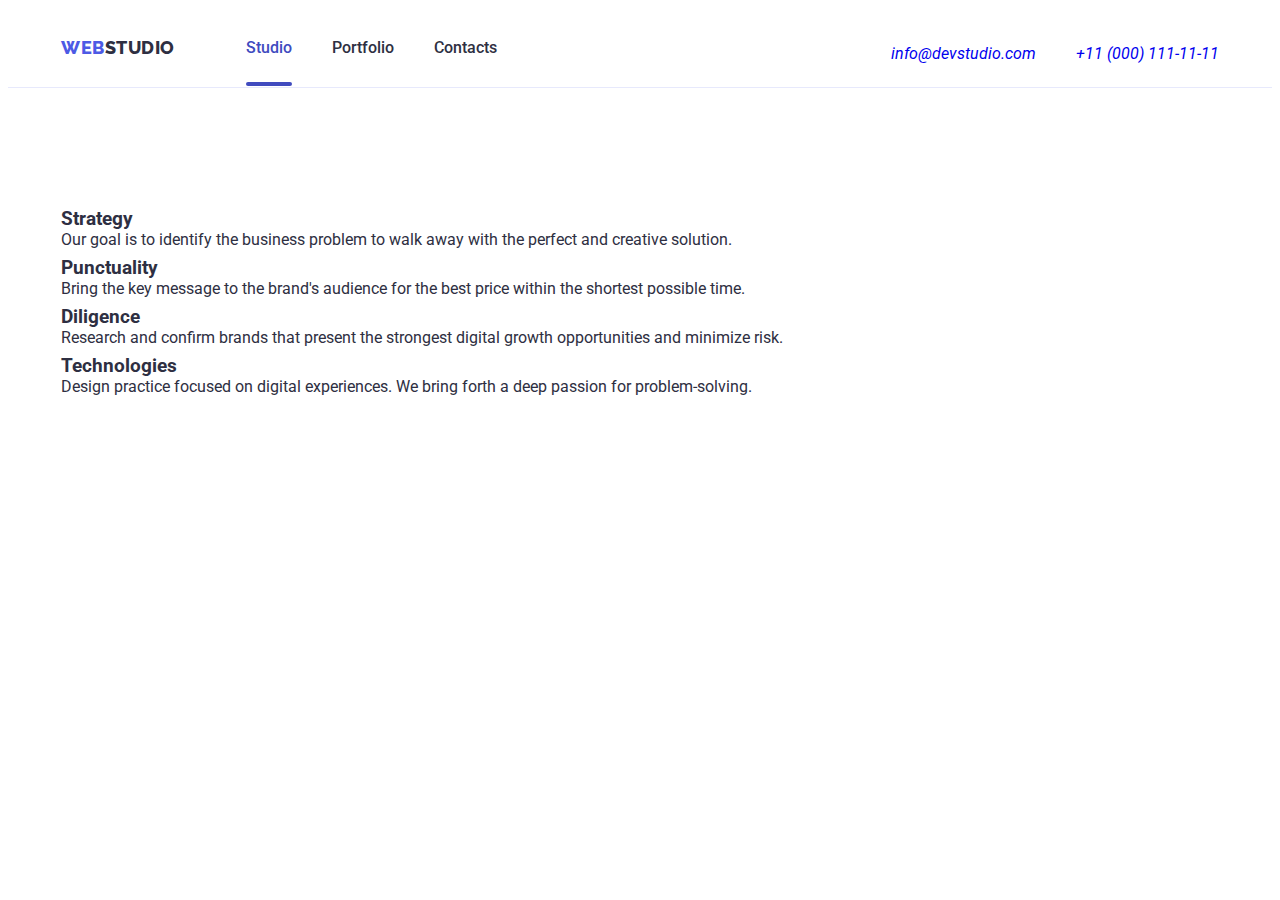
==== index.html @ bc8ea52c "section3" ====
<!DOCTYPE html>
<html lang="en">
  <head>
    <meta charset="UTF-8" />
    <meta http-equiv="X-UA-Compatible" content="IE=edge" />
    <meta name="viewport" content="width=device-width, initial-scale=1.0" />
    <title>WebStudio</title>
    <link
      rel="stylesheet"
      href="https://cdnjs.cloudflare.com/ajax/libs/modern-normalize/1.1.0/modern-normalize.min.css"
      integrity="sha512-wpPYUAdjBVSE4KJnH1VR1HeZfpl1ub8YT/NKx4PuQ5NmX2tKuGu6U/JRp5y+Y8XG2tV+wKQpNHVUX03MfMFn9Q=="
      crossorigin="anonymous"
      referrerpolicy="no-referrer"
    />
    <link rel="preconnect" href="https://fonts.googleapis.com" />
    <link rel="preconnect" href="https://fonts.gstatic.com" crossorigin />
    <link
      href="https://fonts.googleapis.com/css2?family=Raleway:wght@800&family=Roboto:wght@400;500;700;900&display=swap"
      rel="stylesheet"
    />
    <link rel="stylesheet" href="./css/styles.css" />
  </head>

  <body class="body">
    <!----Header------>

    <header class="header-top">
      <div class="container page-header-container">
        <nav class="page-header">
          <a class="logo link" href="./index.html">
            <span> Web </span> Studio
          </a>

          <ul class="nav-list list">
            <li class="nav-item">
              <a class="nav-link link current" href="./index.html"> Studio </a>
            </li>

            <li class="nav-item">
              <a class="nav-link link" href="./portfolio.html"> Portfolio </a>
            </li>
            <li class="nav-item">
              <a class="nav-link link" href=""> Contacts </a>
            </li>
          </ul>
        </nav>

        <button type="button" class="menu-button-mobil-open js-open-menu">
          <svg class="menu-button-mobil-icon" width="32" height="22">
            <use href="./images/icons.svg.svg#icon-hamburger-converted"></use>
          </svg>
        </button>

        <address class="address">
          <ul class="address-list list">
            <li class="address-item">
              <a class="mailto link" href="mailto:info@devstudio.com">
                info@devstudio.com
              </a>
            </li>
            <li class="address-item">
              <a class="tel link" href="tel:+110001111111">
                +11 (000) 111-11-11
              </a>
            </li>
          </ul>
        </address>
      </div>
      <div class="mobil-menu js-menu-container">
        <div class="container container-mobile-menu">
          <button type="button" class="menu-mobile-close-bth js-close-menu">
            <svg class="menu-mobile-bth-pic" width="8" height="8">
              <use href="./images/icons.svg.svg#icon-Vector-1"></use>
            </svg>
          </button>
          <ul class="mobil-menu-nav-list list">
            <li>
              <a class="mobil-menu-nav-list-link link" href=" ">Studio</a>
            </li>
            <li>
              <a class="mobil-menu-nav-list-link link" href=" "> Portfolio</a>
            </li>
            <li>
              <a class="mobil-menu-nav-list-link link" href=" "> Contacts</a>
            </li>
          </ul>

          <div class="mobil-menu-social-list">
            <ul class="mobil-menu-list-contacts list">
              <li>
                <a
                  class="mobil-menu-link link"
                  href="mailto:info@devstudio.com "
                >
                  info@devstudio.com</a
                >
              </li>
              <li>
                <a class="mobil-menu-link link" href="tel:+110001111111"
                  >+11 (000) 111-11-11</a
                >
              </li>
            </ul>

            <ul class="menu-mobil-social list">
              <li class="mobil-menu-social-link-desc">
                <a class="mobil-menu-social-link-logo" href="">
                  <svg
                    class="mobil-menu-social-link-pic"
                    width="24"
                    height="24"
                  >
                    <use href="./images/icons.svg.svg#icon-instagram"></use>
                  </svg>
                </a>
              </li>
              <li class="mobil-menu-social-link-desc">
                <a class="mobil-menu-social-link-logo" href="">
                  <svg
                    class="mobil-menu-social-link-pic"
                    width="24"
                    height="24"
                  >
                    <use href="./images/icons.svg.svg#icon-twitter"></use>
                  </svg>
                </a>
              </li>
              <li class="mobil-menu-social-link-desc">
                <a class="mobil-menu-social-link-logo" href="">
                  <svg
                    class="mobil-menu-social-link-pic"
                    width="24"
                    height="24"
                  >
                    <use href="./images/icons.svg.svg#icon-facebook"></use>
                  </svg>
                </a>
              </li>
              <li class="mobil-menu-social-link-desc">
                <a class="mobil-menu-social-link-logo" href="">
                  <svg
                    class="mobil-menu-social-link-pic"
                    width="24"
                    height="24"
                  >
                    <use href="./images/icons.svg.svg#icon-linkedin"></use>
                  </svg>
                </a>
              </li>
            </ul>
          </div>
        </div>
      </div>
    </header>

    <!------Hero----->

    <!-- <section class="sec-hero hero">
      <div class="container">
        <h1 class="hero-title">
          Effective Solutions <br />
          for Your Business
        </h1>

        <button class="button-hero" type="button" data-modal-open>
          Order Service
        </button>
        <div class="backdrop is-hidden" data-modal>
          <div class="modal mod">
            <button class="modal-but" data-modal-close>
              <svg class="modal-svg" width="8" height="8">
                <use href="./images/icons.svg.svg#icon-Vector-1"></use>
              </svg>
            </button>
            <form class="modal-form">
              <p class="text-form-input">
                Leave your contacts and we will call you back
              </p>
              <label class="modal-input-field">
                <span class="modal-form-input-desc"> Name </span>

                <input class="modal-form-input" name="user-name" type="text" />
                <svg class="svg-modal-form" width="18" height="24">
                  <use
                    href="./images/icons.svg.svg#icon-person-black-18dp-1"
                  ></use>
                </svg>
              </label>
              <label class="modal-input-field">
                <span class="modal-form-input-desc"> Phone </span>

                <input class="modal-form-input" name="user-phone" type="tel" />
                <svg class="svg-modal-form" width="18" height="24">
                  <use href="./images/icons.svg.svg#icon-phone-black"></use>
                </svg>
              </label>
              <label class="modal-input-field">
                <span class="modal-form-input-desc"> Email </span>

                <input
                  class="modal-form-input"
                  name="user-email"
                  type="email"
                />
                <svg width="18" height="24" class="svg-modal-form">
                  <use
                    href="./images/icons.svg.svg#icon-email-black-18dp-1"
                  ></use>
                </svg>
              </label>
              <label class="modal-textarea-field">
                <span class="modal-form-textarea-desc"> Comment </span>
                <textarea
                  name="user-message"
                  class="textarea-form-modal"
                  placeholder="Text input"
                ></textarea>
              </label>
              <input
                name="user-policy"
                id="user-policy"
                type="checkbox"
                class="input-modal-checkbox visually-hidden"
              />

              <label for="user-policy" class="input-modal-checkbox-desc">
                I accept the terms and conditions of the &nbsp;
                <a href=" " class="link-form-text"> Privacy Policy </a>
              </label>
              <button type="submit" class="button-submitt-modal">
                <span class="modal-button-desc"> Send </span>
              </button>
            </form>
          </div>
        </div>
      </div>
    </section> -->

    <!--   ----Section 1----- -->

    <section class="content section">
      <div class="container">
        <h2 class="visually-hidden">Feature</h2>

        <ul class="list-content list">
          <li class="item-content">
            <div class="features-fons">
              <svg class="features-list-icons" width="64" height="64">
                <use href="./images/icons.svg.svg#icon-antenna-1"></use>
              </svg>
            </div>

            <h3 class="content-subtitle">Strategy</h3>
            <p class="content-text">
              Our goal is to identify the business problem to walk away with the
              perfect and creative solution.
            </p>
          </li>
          <li class="item-content">
            <div class="features-fons">
              <svg class="features-list-icons" width="64" height="64">
                <use href="./images/icons.svg.svg#icon-clock"></use>
              </svg>
            </div>
            <h3 class="content-subtitle">Punctuality</h3>
            <p class="content-text">
              Bring the key message to the brand's audience for the best price
              within the shortest possible time.
            </p>
          </li>
          <li class="item-content">
            <div class="features-fons">
              <svg class="features-list-icons" width="64" height="64">
                <use href="./images/icons.svg.svg#icon-diagram"></use>
              </svg>
            </div>
            <h3 class="content-subtitle">Diligence</h3>
            <p class="content-text">
              Research and confirm brands that present the strongest digital
              growth opportunities and minimize risk.
            </p>
          </li>
          <li class="item-content">
            <div class="features-fons">
              <svg class="features-list-icons" width="64" height="64">
                <use href="./images/icons.svg.svg#icon-astronaut"></use>
              </svg>
            </div>

            <h3 class="content-subtitle">Technologies</h3>
            <p class="content-text">
              Design practice focused on digital experiences. We bring forth a
              deep passion for problem-solving.
            </p>
          </li>
        </ul>
      </div>
    </section>

    <!-- ----Section2---- -->

    <!-- <section class="features">
        <div class="container">
          <h2 class="features-title">What are we doing</h2>
          <ul class="features-list list">
            <li class="features-item">
              <img
                class="features-pic"
                src="./images/img1.jpg"
                alt="computer"
                width="360"
              />
            </li>
            <li class="features-item">
              <img
                class="features-pic"
                src="./images/img2.jpg"
                alt="smartphone"
                width="360"
              />
            </li>
            <li class="features-item">
              <img
                class="features-pic"
                src="./images/img3.jpg"
                alt="smartphone"
                width="360"
              />
            </li>
          </ul>
        </div>
      </section> -->

    <!-- -----Section3----- -->

    <!-- <section class="team section">
        <div class="container second">
          <h2 class="title-team">Our Team</h2>
          <ul class="list-team list">
            <li class="item-team">
              <img
                class="team-img"
                src="./images/teamcard1.jpg"
                alt="photo"
                width="264"
              />
              <div class="employees">
                <h3 class="team-subtitle">Mark Guerrero</h3>
                <p class="team-text">Product Designer</p>
                <ul class="social-icons list">
                  <li class="social-list">
                    <a class="icon-team" href="">
                      <svg class="social-pic" width="16" height="16">
                        <use href="./images/icons.svg.svg#icon-instagram"></use>
                      </svg>
                    </a>
                  </li>
                  <li class="social-list">
                    <a class="icon-team" href="">
                      <svg class="social-pic" width="16" height="16">
                        <use href="./images/icons.svg.svg#icon-twitter"></use>
                      </svg>
                    </a>
                  </li>
                  <li class="social-list">
                    <a class="icon-team" href="">
                      <svg class="social-pic" width="16" height="16">
                        <use href="./images/icons.svg.svg#icon-facebook"></use>
                      </svg>
                    </a>
                  </li>
                  <li class="social-list">
                    <a class="icon-team" href="">
                      <svg class="social-pic" width="16" height="16">
                        <use href="./images/icons.svg.svg#icon-linkedin"></use>
                      </svg>
                    </a>
                  </li>
                </ul>
              </div>
            </li>

            <li class="item-team">
              <img
                class="team-img"
                src="./images/teamcard2.jpg"
                alt="photo"
                width="264"
              />
              <div class="employees">
                <h3 class="team-subtitle">Tom Ford</h3>
                <p class="team-text">Frontend Developer</p>
                <ul class="social-icons list">
                  <li class="social-list">
                    <a class="icon-team" href="">
                      <svg class="social-pic" width="16" height="16">
                        <use href="./images/icons.svg.svg#icon-instagram"></use>
                      </svg>
                    </a>
                  </li>
                  <li class="social-list">
                    <a class="icon-team" href="">
                      <svg class="social-pic" width="16" height="16">
                        <use href="./images/icons.svg.svg#icon-twitter"></use>
                      </svg>
                    </a>
                  </li>
                  <li class="social-list">
                    <a class="icon-team" href="">
                      <svg class="social-pic" width="16" height="16">
                        <use href="./images/icons.svg.svg#icon-facebook"></use>
                      </svg>
                    </a>
                  </li>
                  <li class="social-list">
                    <a class="icon-team" href="">
                      <svg class="social-pic" width="16" height="16">
                        <use href="./images/icons.svg.svg#icon-linkedin"></use>
                      </svg>
                    </a>
                  </li>
                </ul>
              </div>
            </li>

            <li class="item-team">
              <img
                class="team-img"
                src="./images/teamcard3.jpg"
                alt="photo"
                width="264"
              />

              <div class="employees">
                <h3 class="team-subtitle">Camila Garcia</h3>
                <p class="team-text">Marketing</p>
                <ul class="social-icons list">
                  <li class="social-list">
                    <a class="icon-team" href="">
                      <svg class="social-pic" width="16" height="16">
                        <use href="./images/icons.svg.svg#icon-instagram"></use>
                      </svg>
                    </a>
                  </li>
                  <li class="social-list">
                    <a class="icon-team" href="">
                      <svg class="social-pic" width="16" height="16">
                        <use href="./images/icons.svg.svg#icon-twitter"></use>
                      </svg>
                    </a>
                  </li>
                  <li class="social-list">
                    <a class="icon-team" href="">
                      <svg class="social-pic" width="16" height="16">
                        <use href="./images/icons.svg.svg#icon-facebook"></use>
                      </svg>
                    </a>
                  </li>
                  <li class="social-list">
                    <a class="icon-team" href="">
                      <svg class="social-pic" width="16" height="16">
                        <use href="./images/icons.svg.svg#icon-linkedin"></use>
                      </svg>
                    </a>
                  </li>
                </ul>
              </div>
            </li>
            <li class="item-team">
              <img
                class="team-img"
                src="./images/teamcard4.jpg"
                alt="photo"
                width="264"
              />

              <div class="employees">
                <h3 class="team-subtitle">Daniel Wilson</h3>
                <p class="team-text">UI Designer</p>
                <ul class="social-icons list">
                  <li class="social-list">
                    <a class="icon-team" href="">
                      <svg class="social-pic" width="16" height="16">
                        <use href="./images/icons.svg.svg#icon-instagram"></use>
                      </svg>
                    </a>
                  </li>
                  <li class="social-list">
                    <a class="icon-team" href="">
                      <svg class="social-pic" width="16" height="16">
                        <use href="./images/icons.svg.svg#icon-twitter"></use>
                      </svg>
                    </a>
                  </li>
                  <li class="social-list">
                    <a class="icon-team" href="">
                      <svg class="social-pic" width="16" height="16">
                        <use href="./images/icons.svg.svg#icon-facebook"></use>
                      </svg>
                    </a>
                  </li>
                  <li class="social-list">
                    <a class="icon-team" href="">
                      <svg class="social-pic" width="16" height="16">
                        <use href="./images/icons.svg.svg#icon-linkedin"></use>
                      </svg>
                    </a>
                  </li>
                </ul>
              </div>
            </li>
          </ul>
        </div>
      </section> -->

    <!--  ---- Customers----- -->
    <!-- <section class="section customers">
        <div class="container">
          <h2 class="title-customers">Customers</h2>
          <ul class="customers-list list">
            <li class="customers-item">
              <a class="customers-pic" href="">
                <svg class="customers-icons" width="104" height="56">
                  <use href="./images/icons.svg.svg#icon-Logo"></use>
                </svg>
              </a>
            </li>
            <li class="customers-item">
              <a class="customers-pic" href="">
                <svg class="customers-icons" width="104" height="56">
                  <use href="./images/icons.svg.svg#icon-Logo1"></use>
                </svg>
              </a>
            </li>
            <li class="customers-item">
              <a class="customers-pic" href="">
                <svg class="customers-icons" width="104" height="56">
                  <use href="./images/icons.svg.svg#icon-Logo2"></use>
                </svg>
              </a>
            </li>
            <li class="customers-item">
              <a class="customers-pic" href="">
                <svg class="customers-icons" width="104" height="56">
                  <use href="./images/icons.svg.svg#icon-Logo3"></use>
                </svg>
              </a>
            </li>
            <li class="customers-item">
              <a class="customers-pic" href="">
                <svg class="customers-icons" width="104" height="56">
                  <use href="./images/icons.svg.svg#icon-Logo4"></use>
                </svg>
              </a>
            </li>
            <li class="customers-item">
              <a class="customers-pic" href="">
                <svg class="customers-icons" width="104" height="56">
                  <use href="./images/icons.svg.svg#icon-Logo5"></use>
                </svg>
              </a>
            </li>
          </ul>
        </div>
      </section>
    </main> -->

    <!--  ----Footer----- -->

    <!-- <footer class="footer">
      <div class="container">
        <div class="footer-text-top">
          <a class="footer-link link" href="./index.html">
            <span>Web</span> Studio
          </a>
          <p class="footer-text">
            Increase the flow of customers and <br />
            sales for your business with digital <br />
            marketing & growth solutions.
          </p>
        </div>
        <div>
          <p class="social-text">Social media</p>

          <ul class="footer-icons list">
            <li class="footer-list">
              <a class="footer-link-list" href="">
                <svg class="footer-pic" width="24" height="24">
                  <use href="./images/icons.svg.svg#icon-instagram"></use>
                </svg>
              </a>
            </li>
            <li class="footer-list">
              <a class="footer-link-list" href="">
                <svg class="footer-pic" width="24" height="24">
                  <use href="./images/icons.svg.svg#icon-twitter"></use>
                </svg>
              </a>
            </li>
            <li class="footer-list">
              <a class="footer-link-list" href="">
                <svg class="footer-pic" width="24" height="24">
                  <use href="./images/icons.svg.svg#icon-facebook"></use>
                </svg>
              </a>
            </li>
            <li class="footer-list">
              <a class="footer-link-list" href="">
                <svg class="footer-pic" width="24" height="24">
                  <use href="./images/icons.svg.svg#icon-linkedin"></use>
                </svg>
              </a>
            </li>
          </ul>
        </div>
        <form class="form-fotter">
          <p class="form-fotter-title">Subscribe</p>

          <div class="fotter-flex">
            <label class="form-fotter-desc">
              <input
                class="footer-form-input"
                type="email"
                placeholder="E-mail"
              />
            </label>
            <button type="submit" class="form-fotter-button">
              <span class="form-fotter-bth"> Subscribe </span>
              <svg class="form-pic" width="24" height="24">
                <use href="./images/icons.svg.svg#icon-Frame-3 "></use>
              </svg>
            </button>
          </div>
        </form>
      </div>
    </footer> -->
    <!-- <script src="js/modal.js"></script> -->
    <script src="js/mobile-menu.js"></script>
  </body>
</html>
---- css/styles.css ----
:root {
  --main-title-color: #2e2f42;
  --secondery-title-color: #434455;
  --accent-color: blue;
  --logo-color: #4d5ae5;
}

body {
  font-family: "Roboto", sans-serif;
  background-color: #ffffff;
  color: #2e2f42;
}

.list {
  list-style: none;
}

.link {
  text-decoration: none;
}

h1,
h2,
h3,
h4,
h5,
h6,
p {
  margin-bottom: 0;
  margin-top: 0;
}

ul,
ol {
  margin-top: 0;
  margin-bottom: 0;
  padding-left: 0;
}

.visually-hidden {
  position: absolute;
  width: 1px;
  height: 1px;
  margin: -1px;
  border: 0;
  padding: 0;
  white-space: nowrap;
  clip-path: inset(100%);
  clip: rect(0 0 0 0);
  overflow: hidden;
}

img {
  display: block;
}

button {
  cursor: pointer;
}

.section {
  padding-top: 120px;
  padding-bottom: 120px;
}

/* .container {
  width: 1158px;
  margin-left: auto;
  margin-right: auto;
  padding-right: 15px;
  padding-left: 15px;
} */

.container {
  width: 100%;
  padding-right: 15px;
  padding-left: 15px;
}

@media screen and (min-width: 480px) {
  .container {
    width: 426px;
    margin-right: auto;
    margin-left: auto;
  }
}

@media screen and (min-width: 768px) {
  .container {
    width: 766px;
  }
}

@media screen and (min-width: 1200px) {
  .container {
    width: 1158px;
  }
}

@media screen and (max-width: 768px) {
  .nav-list {
    display: none;
  }

  .address {
    display: none;
  }
}

.header-top {
  padding-top: 24px;
  padding-bottom: 22px;
  padding-left: 16px;
  padding-right: 16px;
}
.page-header-container {
  display: flex;
  align-items: center;
  justify-content: space-between;
}

.menu-button-mobil-open {
  background-color: transparent;
  border: none;
  padding: 0;
  line-height: 0;
}

/*--------Mobeil-menu-------  */

@media screen and (max-width: 767px) {
  .mobil-menu {
    position: fixed;
    display: flex;
    width: 100%;
    height: 100%;
    top: 0;
    left: 0;
    background-color: #8e8f99;
    z-index: 1000;
    opacity: 0;
    visibility: hidden;
    pointer-events: none;
  }

  .mobil-menu.is-open {
    opacity: 1;
    visibility: visible;
    pointer-events: auto;
  }
  .container-mobile-menu {
    position: relative;
    padding-left: 40px;
    padding-top: 80px;
    padding-bottom: 40px;
    padding-right: 60px;
    display: flex;
    flex-direction: column;
  }

  .menu-mobile-close-bth {
    display: flex;
    justify-content: center;
    align-items: center;
    background-color: #e7e9fc;
    width: 24px;
    height: 24px;
    border: 1px solid rgba(0, 0, 0, 0.1);
    border-radius: 50%;
    transition-property: background-color;
    transition-duration: 250ms;
    transition-timing-function: cubic-bezier(0.4, 0, 0.2, 1);
    cursor: pointer;
    position: absolute;
    top: 24px;
    right: 24px;
  }

  .mobil-menu-nav-list {
    display: flex;
    flex-direction: column;
    gap: 40px;
    align-items: flex-start;
  }

  .mobil-menu-list-contacts {
    display: flex;
    flex-direction: column;
    gap: 40px;
    align-items: flex-start;
  }

  .mobil-menu-nav-list-link {
    font-weight: 700;
    font-size: 36px;
    line-height: 1.11;
    letter-spacing: 0.02em;
    text-transform: capitalize;
  }

  .menu-mobil-social {
    margin-top: 48px;
    display: flex;
    justify-content: space-between;
    align-items: flex-start;
  }

  .mobil-menu-social-list {
    margin-top: auto;
  }

  .mobil-menu-social-link-logo {
    display: flex;
    justify-content: center;
    align-items: center;
    width: 40px;
    height: 40px;
    border-radius: 50%;
    background-color: #4d5ae5;
    transition-duration: 250ms;
    transition-timing-function: cubic-bezier(0.4, 0, 0.2, 1);
  }
  .mobil-menu-social-link-pic {
    fill: #f4f4fd;
  }

  .mailto {
    line-height: 1.5;
    letter-spacing: 0.02em;
    color: var(--secondery-title-color);

    transition-duration: 250ms;
    transition-timing-function: cubic-bezier(0.4, 0, 0.2, 1);
  }

  .tel {
    line-height: 1.5;
    letter-spacing: 0.02em;
    color: var(--secondery-title-color);
    transition-duration: 250ms;
    transition-timing-function: cubic-bezier(0.4, 0, 0.2, 1);
  }

  .features-list-icons {
    display: none;
  }

  .list-content {
    display: flex;
    flex-direction: column;
    gap: 72px;
  }

  .content-subtitle {
    font-size: 20px;
    line-height: 1.2;
    letter-spacing: 0.02em;
    color: var(--main-title-color);
    margin-bottom: 8px;
    font-weight: 700;
    font-size: 36px;
    text-align: center;
    letter-spacing: 0.02em;
    text-transform: capitalize;
  }

  .content-text {
    line-height: 1.5;
    letter-spacing: 0.02em;
    color: var(--secondery-title-color);
    font-weight: 500;
    letter-spacing: 0.02em;
    margin-right: 16px;
    margin-left: 16px;
  }
}

@media screen and (min-width: 768px) {
  .mobil-menu {
    display: none;
  }
  .menu-button-mobil-open {
    display: none;
  }

  .page-header-container {
    display: flex;
    align-items: center;
  }

  .page-header {
    display: flex;
    align-items: center;
  }

  .nav-list {
    display: flex;
    align-items: center;
  }

  .nav-item:not(:last-child) {
    margin-right: 40px;
  }

  .address {
    margin-left: auto;
  }
  .address-item {
    margin-top: 12px;
  }

  .features-list-icons {
    display: none;
  }

  .list-content { display: flex;
  flex-direction: column;
gap: 8px;}
}

@media screen and (min-width: 1200px) {
  .address-list {
    display: flex;
    align-items: center;
  }

  .nav-link {
    font-weight: 500;
    font-size: 16px;
    line-height: 1.5;
    color: var(--main-title-color);
    position: relative;
    transition-duration: 250ms;
    transition-timing-function: cubic-bezier(0.4, 0, 0.2, 1);
  }

  .nav-link:hover,
  .nav-link:focus {
    color: var(--accent-color);
  }

  .current::after {
    content: "";
    display: block;
    width: 100%;
    height: 4px;
    position: absolute;
    left: 0px;
    top: 44px;
    background: #404bbf;
    border-radius: 2px;
  }

  .current {
    color: #404bbf;
  }

  .header-top {
    padding-top: 24px;
    padding-bottom: 24px;
    border-bottom: 1px solid #e7e9fc;
    padding-bottom: 24px;
  }

  .mailto:hover,
  .mailto:focus {
    color: var(--accent-color);
  }

  .tel:hover,
  .tel:focus {
    color: var(--accent-color);
  }

  .mailto {
    margin-right: 40px;
  }
}

/*--------Logo------- */

.logo {
  font-family: "Raleway", sans-serif;
  font-weight: 800;
  font-size: 18px;
  line-height: 1.33;
  display: flex;
  align-items: center;
  letter-spacing: 0.03em;
  text-transform: uppercase;
  color: var(--main-title-color);
  margin-right: 71px;
}
.logo span {
  color: var(--logo-color);
}

/*--------Footer-------  */

.footer-link {
  font-family: "Raleway", sans-serif;
  font-weight: 800;
  font-size: 18px;
  line-height: 1.17;
  display: flex;
  align-items: center;
  letter-spacing: 0.03em;
  text-transform: uppercase;
  color: #f4f4fd;
}

.footer-link span {
  line-height: 1.17;
  color: var(--logo-color);
}

/* ----Header---  */
/* .page-header-container {
  display: flex;
  align-items: center;
}

.page-header {
  display: flex;
  align-items: center;
}

.nav-list {
  display: flex;
  align-items: center;
}

.nav-item:not(:last-child) {
  margin-right: 40px;
}

.address-list {
  display: flex;
  align-items: center;
}

.nav-link {
  font-weight: 500;
  font-size: 16px;
  line-height: 1.5;
  color: var(--main-title-color);
  position: relative;
  transition-duration: 250ms;
  transition-timing-function: cubic-bezier(0.4, 0, 0.2, 1);
}

.nav-link:hover,
.nav-link:focus {
  color: var(--accent-color);
}

.current::after {
  content: "";
  display: block;
  width: 100%;
  height: 4px;
  position: absolute;
  left: 0px;
  top: 44px;
  background: #404bbf;
  border-radius: 2px;
}

.current {
  color: #404bbf;
}

.header-top {
  padding-top: 24px;
  padding-bottom: 24px;
  border-bottom: 1px solid #e7e9fc;
  padding-bottom: 24px;
} */

/* ----Contact-----  */

/* .mailto {
  font-size: 16px;
  line-height: 1.5;
  letter-spacing: 0.02em;
  color: var(--secondery-title-color);
  font-style: normal;
  margin-right: 40px;
  transition-duration: 250ms;
  transition-timing-function: cubic-bezier(0.4, 0, 0.2, 1);
}

.tel {
  font-size: 16px;
  line-height: 1.5;
  letter-spacing: 0.02em;
  color: var(--secondery-title-color);
  font-style: normal;
  transition-duration: 250ms;
  transition-timing-function: cubic-bezier(0.4, 0, 0.2, 1);
}

.mailto:hover,
.mailto:focus {
  color: var(--accent-color);
}

.tel:hover,
.tel:focus {
  color: var(--accent-color);
}
.address {
  margin-left: auto;
} */
/* ----Hero----  */

.hero {
  padding-bottom: 188px;
  padding-top: 188px;
}

.hero-title {
  font-size: 56px;
  line-height: 1.07;
  text-align: center;
  letter-spacing: 0.02em;
  color: #ffffff;
  margin-bottom: 48px;
}

.sec-hero {
  margin-left: auto;
  margin-right: auto;
  padding-right: 15px;
  padding-left: 15px;
  width: 1440px;
  background-image: linear-gradient(
      rgba(46, 47, 66, 0.7),
      rgba(46, 47, 66, 0.7)
    ),
    url(../images/peopleoffice.jpg);
  background-size: cover cover;
  background-color: rgba(46, 47, 66, 0.7);
  background-repeat: no-repeat;
  background-position: center center;
}

.button-hero {
  font-family: "Roboto", sans-serif;
  font-style: normal;
  font-weight: 500;
  font-size: 16px;
  line-height: 1.5;
  display: flex;
  align-items: center;
  letter-spacing: 0.04em;

  color: #ffffff;
  background: var(--logo-color);
  box-shadow: 0px 4px 4px rgba(0, 0, 0, 0.15);
  border-radius: 4px;
  border: 0;
  padding-top: 16px;
  padding-right: 32px;
  padding-bottom: 16px;
  padding-left: 32px;
  margin-left: auto;
  margin-right: auto;
  transition-duration: 250ms;
  transition-timing-function: cubic-bezier(0.4, 0, 0.2, 1);
}

.button-hero:hover,
.button-hero:focus {
  background-color: #404bbf;
}

.modal-but {
  display: flex;
  justify-content: center;
  align-items: center;
  background-color: #e7e9fc;
  width: 24px;
  height: 24px;
  border: 1px solid rgba(0, 0, 0, 0.1);
  border-radius: 50%;
  transition-property: background-color;
  transition-duration: 250ms;
  transition-timing-function: cubic-bezier(0.4, 0, 0.2, 1);
  cursor: pointer;
  position: absolute;
  top: 24px;
  right: 24px;
}

.modal-svg {
  color: #2e2f42;
  transition-property: fill;
}

.modal-but:hover,
.modal-but:focus {
  background-color: #404bbf;
}

.modal-svg:hover,
.modal-svg:focus {
  fill: #ffffff;
}

.mod {
  display: flex;
  justify-content: flex-end;
  padding-top: 24px;
  padding-right: 24px;
}

/* ---Section1---  */
/* 
.list-content {
  display: flex;
}

.item-content:not(:last-child) {
  margin-right: 24px;
}

.content-subtitle {
  font-weight: 500;
  font-size: 20px;
  line-height: 1.2;
  letter-spacing: 0.02em;
  color: var(--main-title-color);
  margin-bottom: 8px;
}

.content-text {
  font-size: 16px;
  line-height: 1.5;
  letter-spacing: 0.02em;
  color: var(--secondery-title-color);
}

.features-fons {
  display: flex;
  justify-content: center;
  align-items: center;
  width: 264px;
  height: 112px;
  background: #f4f4fd;
  border-radius: 4px;
  gap: 24px;
  margin-bottom: 8px;
} */

/* ---Section2---  */

.features-title {
  font-size: 36px;
  line-height: 1.11;
  letter-spacing: 0.02em;
  text-transform: capitalize;
  color: var(--main-title-color);
  margin-bottom: 72px;
  text-align: center;
}

.features {
  padding-bottom: 120px;
}

.features-list {
  display: flex;
}
.features-item:not(:last-child) {
  margin-right: 24px;
}

/*----- section3----  */

.title-team {
  font-size: 36px;
  line-height: 1.11;
  letter-spacing: 0.02em;
  text-transform: capitalize;
  color: var(--main-title-color);
  margin-bottom: 72px;
  text-align: center;
}

.team-subtitle {
  font-weight: 500;
  font-size: 20px;
  line-height: 1.2;
  letter-spacing: 0.02em;
  color: var(--main-title-color);
  text-align: center;
}

.team-text {
  font-weight: 400;
  font-size: 16px;
  line-height: 1.5;
  letter-spacing: 0.02em;
  color: var(--secondery-title-color);
  margin-top: 8px;
  text-align: center;
  margin-bottom: 8px;
}
.team {
  background-color: #f4f4fd;
}

.list-team {
  display: flex;
  flex-wrap: wrap;
  gap: 24px;
}

.item-team {
  flex-basis: calc ((100%-72)/4);
  box-shadow: 0px 1px 6px rgba(46, 47, 66, 0.08),
    0px 1px 1px rgba(46, 47, 66, 0.16), 0px 2px 1px rgba(46, 47, 66, 0.08);
  border-radius: 0px 0px 4px 4px;
  background: #ffffff;
  transition-duration: 250ms;
  transition-timing-function: cubic-bezier(0.4, 0, 0.2, 1);
}

.employees {
  padding-top: 32px;
  padding-bottom: 32px;
}

.social-icons {
  display: flex;
  justify-content: center;
  gap: 24px;
}

.icon-team {
  display: flex;
  justify-content: center;
  align-items: center;
  width: 40px;
  height: 40px;
  border-radius: 50%;
  background-color: #4d5ae5;
  transition-duration: 250ms;
  transition-timing-function: cubic-bezier(0.4, 0, 0.2, 1);
}

.social-pic {
  fill: #f4f4fd;
}

.icon-team:hover,
.icon-team:focus {
  background-color: #404bbf;
}

/* ----customers----  */

.customers-list {
  display: flex;
  justify-content: center;
  align-items: flex-start;
  flex-direction: row;
  padding: 0px;
  gap: 24px;
}

.title-customers {
  font-size: 36px;
  line-height: 1.11;
  text-align: center;
  letter-spacing: 0.02em;
  text-transform: capitalize;
  color: #2e2f42;
  margin-bottom: 72px;
}

.customers-pic {
  display: flex;
  justify-content: center;
  align-items: center;
  width: 168px;
  height: 88px;
  border: 1px solid #8e8f99;
  border-radius: 4px;
  color: #8e8f99;
  transition-duration: 250ms;
  transition-timing-function: cubic-bezier(0.4, 0, 0.2, 1);
}

.customers-pic:hover,
.customers-pic:focus {
  color: #404bbf;
  border: 1px solid #404bbf;
}

.customers-icons {
  fill: currentColor;
}

/* ----footer----  */

.footer-text {
  font-size: 16px;
  line-height: 1.5;
  letter-spacing: 0.02em;
  color: #e7e9fc;
  margin-top: 16px;
}

.footer {
  background-color: #2e2f42;
  padding-top: 100px;
  padding-bottom: 100px;
}

.social-text {
  font-size: 16px;
  font-weight: 500;
  line-height: 1.5;
  letter-spacing: 0.02em;
  color: #ffffff;
  margin-bottom: 16px;
}

.footer-link-list {
  display: flex;
  justify-content: center;
  align-items: center;
  width: 40px;
  height: 40px;
  border-radius: 50%;
  background-color: rgba(255, 255, 255, 0.1);
}

.footer .container {
  display: flex;
}

.footer-icons {
  display: flex;
  gap: 16px;
}
.footer-text-top {
  margin-right: 120px;
}

.footer-link-list {
  fill: #ffffff;
  transition-duration: 250ms;
  transition-timing-function: cubic-bezier(0.4, 0, 0.2, 1);
}

.footer-link-list:hover,
.footer-link-list:focus {
  background-color: #31d0aa;
}

/* ---Portfolio---  */

.main-btn {
  font-weight: 500;
  font-size: 16px;
  line-height: 1.5;
  display: flex;
  align-items: center;
  text-align: center;
  letter-spacing: 0.04em;
  color: var(--logo-color);
  border: 1px solid #e7e9fc;
  border-radius: 4px;
  flex: none;
  order: 4;
  flex-grow: 0;
  display: flex;
  flex-direction: row;
  justify-content: center;
  align-items: center;
  padding: 12px 24px;
  width: 126px;
  height: 48px;
  background: #f4f4fd;
  transition-duration: 250ms;
  transition-timing-function: cubic-bezier(0.4, 0, 0.2, 1);
}

.main-btn:hover,
.main-btn:focus {
  color: #ffffff;
  background-color: #404bbf;
  box-shadow: 0px 3px 1px rgba(0, 0, 0, 0.1), 0px 2px 1px rgba(0, 0, 0, 0.08),
    0px 2px 2px rgba(0, 0, 0, 0.12);
  border: 1px solid #404bbf;
}

.portfolio-subtitle {
  font-weight: 500;
  font-size: 20px;
  line-height: 1.2;
  letter-spacing: 0.02em;
  color: var(--main-title-color);
  padding-bottom: 8px;
}
.portfolio-text {
  font-size: 16px;
  line-height: 1.5;

  letter-spacing: 0.02em;

  color: var(--secondery-title-color);
}

.main-list {
  display: flex;
  justify-content: center;
  margin-bottom: 49px;
}

.main-items:not(:last-child) {
  margin-right: 24px;
}

.portfolio-list {
  display: flex;
  flex-wrap: wrap;
  gap: 24px;
}

.portfolio-item {
  background: #ffffff;
  flex-basis: calc((100% - 48px) / 3);
  transition-duration: 250ms;
  transition-timing-function: cubic-bezier(0.4, 0, 0.2, 1);
}

.portfolio-item:hover {
  box-shadow: 0px 1px 6px rgba(46, 47, 66, 0.08),
    0px 1px 1px rgba(46, 47, 66, 0.16), 0px 2px 1px rgba(46, 47, 66, 0.08);
}

.portfolio-example {
  padding-top: 32px;
  padding-bottom: 32px;
  padding-left: 16px;
  border-right-width: 1px;
  border-right-style: solid;
  border-right-color: #e7e9fc;

  border-bottom-width: 1px;
  border-bottom-style: solid;
  border-bottom-color: #e7e9fc;

  border-left-width: 1px;
  border-left-style: solid;
  border-left-color: #e7e9fc;
}
.portfolio {
  padding-top: 96px;
  padding-bottom: 120px;
}

.portfoliomb {
  margin-bottom: 48px;
}

.overlay {
  position: relative;
  overflow: hidden;
}

.portfolio-overlay {
  position: absolute;
  content: "";
  top: 0;
  left: 0;
  width: 100%;
  height: 100%;
  font-size: 16px;
  font-weight: 400px;
  line-height: 1.5;
  letter-spacing: 0.02em;
  color: #f4f4fd;
  background: #4d5ae5;
  padding-left: 32px;
  padding-right: 32px;
  padding-top: 40px;
  overflow: auto;
  transform: translate(0%, 100%);
  transition: transform 250ms cubic-bezier(0.4, 0, 0.2, 1);
}

.link-overlay:hover .portfolio-overlay,
.link-overlay:focus .portfolio-overlay {
  transform: translate(0%, 0%);
}

/* ---Backdrop---  */

.backdrop {
  position: fixed;
  top: 0;
  left: 0;
  width: 100%;
  height: 100%;
  background-color: rgba(46, 47, 66, 0.4);
  opacity: 1;
  transition-property: opacity;
  transition-duration: 250ms;
  transition-timing-function: cubic-bezier(0.4, 0, 0.2, 1);
}

.modal {
  position: absolute;
  top: 50%;
  left: 50%;
  transform: translate(-50%, -50%) scale(1);

  min-height: 576px;
  min-width: 408px;
  background: #ffffff;
  border-radius: 4px;
  box-shadow: 0px 1px 1px rgba(0, 0, 0, 0.14), 0px 1px 3px rgba(0, 0, 0, 0.12),
    0px 2px 1px rgba(0, 0, 0, 0.2);
  transition-property: opacity;
  transition-duration: 250ms;
  transition-timing-function: cubic-bezier(0.4, 0, 0.2, 1);
  padding-left: 24px;
  padding-right: 24px;
  padding-bottom: 24px;
  padding-top: 72px;
}

.backdrop.is-hidden {
  opacity: 0;
  overflow: visible;
  pointer-events: none;
}

.backdrop.is-hidden .modal {
  transform: translate(-50%, -50%) scale(0.9);
  transition-property: opacity;
  transition-duration: 250ms;
  transition-timing-function: cubic-bezier(0.4, 0, 0.2, 1);
}

/* ----Modal-form ----- */

.modal-form {
  display: flex;
  flex-direction: column;
}
.text-form-input {
  font-weight: 500;

  line-height: 1.5;
  text-align: center;
  letter-spacing: 0.02em;
  color: rgba(46, 47, 66, 1);
  margin-bottom: 16px;
}
.modal-input-field {
  display: block;
  position: relative;
  margin-bottom: 8px;
}
.modal-form-input-desc {
  display: block;
  font-size: 12px;
  line-height: 1.17;
  letter-spacing: 0.04em;
  color: #8e8f99;
  margin-bottom: 4px;
  margin-top: 8px;
}
.modal-form-input {
  width: 100%;
  height: 40px;
  border: 1px solid rgba(46, 47, 66, 0.2);
  border-radius: 4px;
  padding-left: 42px;
  transition-property: border-color;
  transition-duration: 250ms;
  transition-timing-function: cubic-bezier(0.4, 0, 0.2, 1);
}

.modal-form-input:focus {
  outline: none;
  border-color: #4d5ae5;
}

.modal-form-input:focus + .svg-modal-form {
  fill: #4d5ae5;
}

.modal-form-textarea-desc {
  display: block;
  font-size: 12px;
  line-height: 1.17;
  letter-spacing: 0.04em;
  color: #8e8f99;
  margin-bottom: 4px;
}
.textarea-form-modal {
  resize: none;
  width: 100%;
  height: 120px;
  padding-top: 8px;
  padding-bottom: 8px;
  padding-right: 16px;
  padding-left: 16px;
  border: 1px solid rgba(46, 47, 66, 0.2);
  border-radius: 4px;
  transition-property: border-color;
  transition-duration: 250ms;
  transition-timing-function: cubic-bezier(0.4, 0, 0.2, 1);
  margin-bottom: 16px;
}

.textarea-form-modal::placeholder {
  font-size: 12px;
  line-height: 1.17;
  letter-spacing: 0.04em;
  color: rgba(46, 47, 66, 0.4);
}

.textarea-form-modal:focus {
  outline: none;
  border-color: #4d5ae5;
}

.input-modal-checkbox {
}
.input-modal-checkbox-desc {
  display: flex;
  align-items: center;
  font-weight: 400;
  font-size: 12px;
  line-height: 1.17;
  letter-spacing: 0.04em;
  color: #8e8f99;
  margin-bottom: 24px;
}
.button-submitt-modal {
  display: flex;

  justify-content: center;
  align-items: center;
  padding: 16px 32px;
  margin-left: auto;
  margin-right: auto;

  width: 169px;
  height: 56px;
  left: 635px;
  top: 584px;

  background-color: #4d5ae5;
  box-shadow: 0px 4px 4px rgba(0, 0, 0, 0.15);
  border-radius: 4px;
  border: 0;
  transition-property: background-color;
  transition-duration: 250ms;
  transition-timing-function: cubic-bezier(0.4, 0, 0.2, 1);
}
.button-submitt-modal:hover,
.button-submitt-modal:focus {
  background-color: #404bbf;
}

.modal-button-desc {
  color: #ffffff;
  font-weight: 500;

  line-height: 1.15;
}

.svg-modal-form {
  position: absolute;
  left: 16px;
  bottom: 8px;
  fill: rgba(46, 47, 66, 1);
  transition-property: fill;
  transition-duration: 250ms;
  transition-timing-function: cubic-bezier(0.4, 0, 0.2, 1);
}

.input-modal-checkbox-desc::before {
  display: block;
  content: "";
  width: 16px;
  height: 16px;
  cursor: pointer;
  border: 1px solid rgba(46, 47, 66, 0.2);
  border-radius: 2px;
  margin-right: 8px;
  position: relative;
  transition-property: background-color outline;
  transition-duration: 250ms;
  transition-timing-function: cubic-bezier(0.4, 0, 0.2, 1);
}

.input-modal-checkbox:checked + .input-modal-checkbox-desc::before {
  outline: 2px solid #404bbf;
  background-color: #404bbf;
  background-origin: border-box;
  background-position: center;
  background-image: url(../images/Vector.svg);
  background-repeat: no-repeat;
}

.input-modal-checkbox:focus + .input-modal-checkbox-desc::before {
  outline: #404bbf;
}

.form-fotter-title {
  font-weight: 500;
  line-height: 1.5;
  letter-spacing: 0.02em;
  color: #ffffff;
  margin-left: 80px;
}

.footer-form-input {
  background-color: transparent;
  border: 1px solid #ffffff;
  filter: drop-shadow(0px 4px 4px rgba(0, 0, 0, 0.15));
  border-radius: 4px;
  width: 264px;
  height: 40px;
  padding-top: 8px;
  padding-left: 16px;
  padding-bottom: 8px;
  transition-property: border-color;
  transition-duration: 250ms;
  transition-timing-function: cubic-bezier(0.4, 0, 0.2, 1);
  color: #ffffff;
}

.footer-form-input::placeholder {
  font-size: 12px;
  line-height: 2;
  display: flex;
  align-items: center;
  letter-spacing: 0.04em;
  color: #ffffff;
}

.footer-form-input:focus {
  outline: none;
  border-color: #4d5ae5;
}

.fotter-flex {
  display: flex;
  justify-content: center;
  margin-left: 80px;
  margin-top: 16px;
}

.form-fotter-button {
  display: flex;
  flex-direction: row;
  justify-content: center;
  align-items: center;
  padding: 8px 24px;
  gap: 16px;
  background: #4d5ae5;
  border-radius: 4px;
  border: 0;
  margin-left: 24px;
  transition-property: background-color;
  transition-duration: 250ms;
  transition-timing-function: cubic-bezier(0.4, 0, 0.2, 1);
}

.form-fotter-button:hover,
.form-fotter-button:focus {
  background-color: #404bbf;
}

.form-fotter-bth {
  font-weight: 500;

  line-height: 1.5;
  display: flex;
  align-items: center;
  text-align: center;
  letter-spacing: 0.04em;

  color: #ffffff;
}

.link-form-text {
  font-weight: 400;
  font-size: 12px;
  line-height: 1.33;
  letter-spacing: 0.04em;
  text-decoration-line: underline;
  color: #4d5ae5;
}
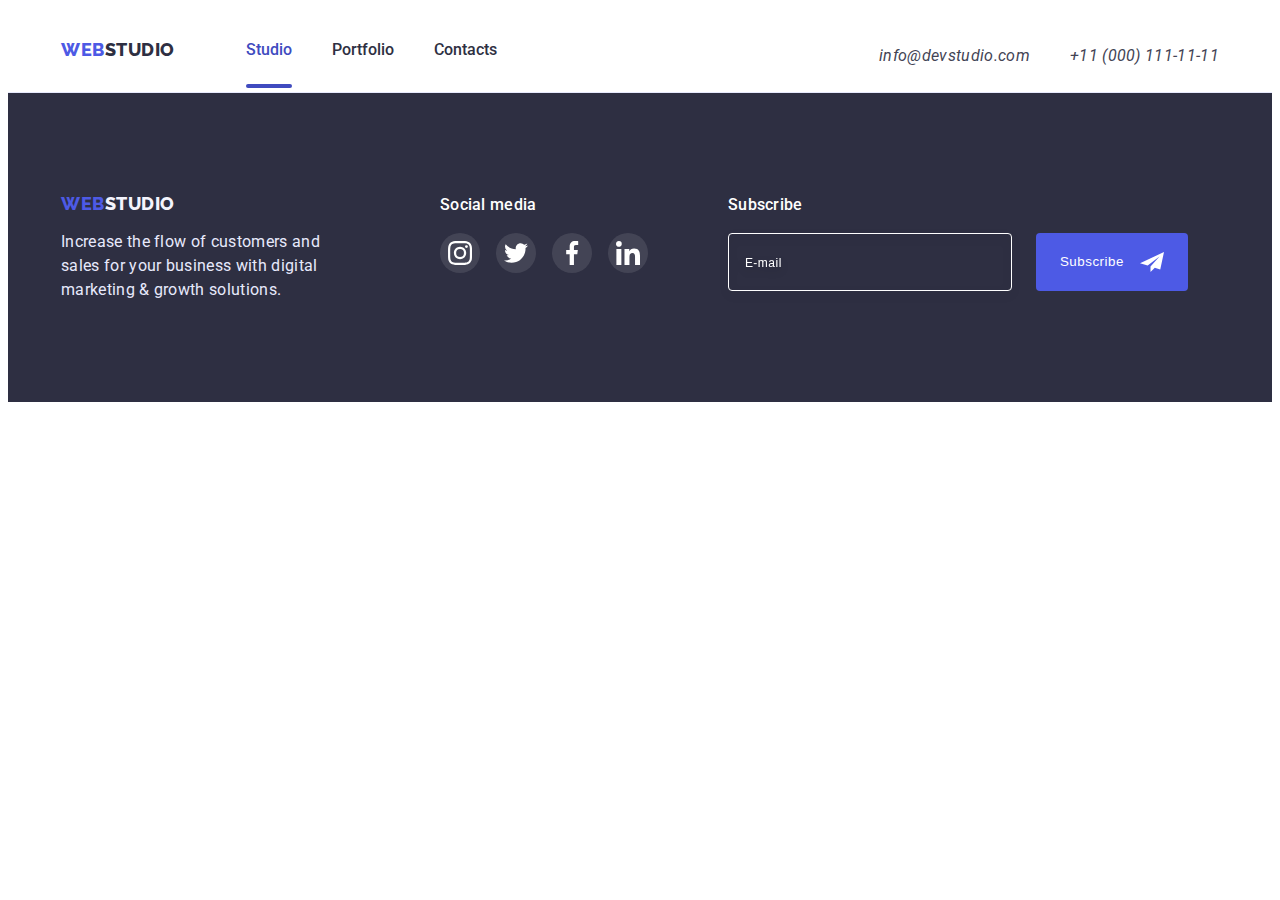
==== commit 5ebe3479: "customers" ====
--- a/index.html
+++ b/index.html
@@ -238,7 +238,7 @@
 
     <!--   ----Section 1----- -->
 
-    <section class="content section">
+    <!-- <section class="content section">
       <div class="container">
         <h2 class="visually-hidden">Feature</h2>
 
@@ -295,7 +295,7 @@
           </li>
         </ul>
       </div>
-    </section>
+    </section> -->
 
     <!-- ----Section2---- -->
 
@@ -515,59 +515,58 @@
 
     <!--  ---- Customers----- -->
     <!-- <section class="section customers">
-        <div class="container">
-          <h2 class="title-customers">Customers</h2>
-          <ul class="customers-list list">
-            <li class="customers-item">
-              <a class="customers-pic" href="">
-                <svg class="customers-icons" width="104" height="56">
-                  <use href="./images/icons.svg.svg#icon-Logo"></use>
-                </svg>
-              </a>
-            </li>
-            <li class="customers-item">
-              <a class="customers-pic" href="">
-                <svg class="customers-icons" width="104" height="56">
-                  <use href="./images/icons.svg.svg#icon-Logo1"></use>
-                </svg>
-              </a>
-            </li>
-            <li class="customers-item">
-              <a class="customers-pic" href="">
-                <svg class="customers-icons" width="104" height="56">
-                  <use href="./images/icons.svg.svg#icon-Logo2"></use>
-                </svg>
-              </a>
-            </li>
-            <li class="customers-item">
-              <a class="customers-pic" href="">
-                <svg class="customers-icons" width="104" height="56">
-                  <use href="./images/icons.svg.svg#icon-Logo3"></use>
-                </svg>
-              </a>
-            </li>
-            <li class="customers-item">
-              <a class="customers-pic" href="">
-                <svg class="customers-icons" width="104" height="56">
-                  <use href="./images/icons.svg.svg#icon-Logo4"></use>
-                </svg>
-              </a>
-            </li>
-            <li class="customers-item">
-              <a class="customers-pic" href="">
-                <svg class="customers-icons" width="104" height="56">
-                  <use href="./images/icons.svg.svg#icon-Logo5"></use>
-                </svg>
-              </a>
-            </li>
-          </ul>
-        </div>
-      </section>
-    </main> -->
-
-    <!--  ----Footer----- -->
-
-    <!-- <footer class="footer">
+      <div class="container">
+        <h2 class="title-customers">Customers</h2>
+        <ul class="customers-list list">
+          <li class="customers-item">
+            <a class="customers-pic" href="">
+              <svg class="customers-icons" width="104" height="56">
+                <use href="./images/icons.svg.svg#icon-Logo"></use>
+              </svg>
+            </a>
+          </li>
+          <li class="customers-item">
+            <a class="customers-pic" href="">
+              <svg class="customers-icons" width="104" height="56">
+                <use href="./images/icons.svg.svg#icon-Logo1"></use>
+              </svg>
+            </a>
+          </li>
+          <li class="customers-item">
+            <a class="customers-pic" href="">
+              <svg class="customers-icons" width="104" height="56">
+                <use href="./images/icons.svg.svg#icon-Logo2"></use>
+              </svg>
+            </a>
+          </li>
+          <li class="customers-item">
+            <a class="customers-pic" href="">
+              <svg class="customers-icons" width="104" height="56">
+                <use href="./images/icons.svg.svg#icon-Logo3"></use>
+              </svg>
+            </a>
+          </li>
+          <li class="customers-item">
+            <a class="customers-pic" href="">
+              <svg class="customers-icons" width="104" height="56">
+                <use href="./images/icons.svg.svg#icon-Logo4"></use>
+              </svg>
+            </a>
+          </li>
+          <li class="customers-item">
+            <a class="customers-pic" href="">
+              <svg class="customers-icons" width="104" height="56">
+                <use href="./images/icons.svg.svg#icon-Logo5"></use>
+              </svg>
+            </a>
+          </li>
+        </ul>
+      </div>
+    </section> -->
+
+    <!-- Footer -->
+
+    <footer class="footer">
       <div class="container">
         <div class="footer-text-top">
           <a class="footer-link link" href="./index.html">
@@ -613,7 +612,7 @@
             </li>
           </ul>
         </div>
-        <form class="form-fotter">
+        <form class="fform-fotter-desc">
           <p class="form-fotter-title">Subscribe</p>
 
           <div class="fotter-flex">
@@ -633,8 +632,8 @@
           </div>
         </form>
       </div>
-    </footer> -->
-    <!-- <script src="js/modal.js"></script> -->
+    </footer>
+    <script src="js/modal.js"></script>
     <script src="js/mobile-menu.js"></script>
   </body>
 </html>
--- a/css/styles.css
+++ b/css/styles.css
@@ -273,6 +273,42 @@
     margin-right: 16px;
     margin-left: 16px;
   }
+
+  .title-customers {
+    font-size: 36px;
+    line-height: 1.11;
+    text-align: center;
+    letter-spacing: 0.02em;
+    text-transform: capitalize;
+    color: #2e2f42;
+    margin-bottom: 72px;
+  }
+
+  .customers-list {
+    display: flex;
+    flex-direction: center;
+    align-items: flex-start;
+    flex-wrap: wrap;
+  }
+
+  .customers-item {
+    flex-basis: calc((100%-32px) / 3);
+  }
+
+  .customers-pic {
+    display: flex;
+    justify-content: center;
+    align-items: center;
+    width: 190px;
+    height: 88px;
+    border: 1px solid #8e8f99;
+    border-radius: 4px;
+    color: #8e8f99;
+  }
+
+  .customers-icons {
+    fill: currentColor;
+  }
 }
 
 @media screen and (min-width: 768px) {
@@ -309,13 +345,83 @@
     margin-top: 12px;
   }
 
+  .mailto {
+    line-height: 1.5;
+    letter-spacing: 0.02em;
+    color: var(--secondery-title-color);
+
+    transition-duration: 250ms;
+    transition-timing-function: cubic-bezier(0.4, 0, 0.2, 1);
+  }
+
+  .tel {
+    line-height: 1.5;
+    letter-spacing: 0.02em;
+    color: var(--secondery-title-color);
+    transition-duration: 250ms;
+    transition-timing-function: cubic-bezier(0.4, 0, 0.2, 1);
+  }
+
   .features-list-icons {
     display: none;
   }
 
-  .list-content { display: flex;
-  flex-direction: column;
-gap: 8px;}
+  .list-content {
+    display: flex;
+    flex-wrap: wrap;
+  }
+  .item-content {
+    flex-basis: calc((100%-48px) / 2);
+  }
+
+  .content-subtitle {
+    font-weight: 500;
+    font-size: 36px;
+    line-height: 1.2;
+    letter-spacing: 0.02em;
+    color: var(--main-title-color);
+    margin-bottom: 8px;
+    text-transform: capitalize;
+  }
+
+  .content-text {
+    font-weight: 500;
+    line-height: 1.5;
+    letter-spacing: 0.02em;
+    color: var(--secondery-title-color);
+  }
+
+  .customers-list {
+    display: flex;
+    justify-content: center;
+    align-items: flex-start;
+
+    flex-wrap: wrap;
+    padding: 0px;
+  }
+  .customers-item {
+    flex-basis: calc((100%-36px) / 4);
+  }
+  .title-customers {
+    font-size: 36px;
+    line-height: 1.11;
+    text-align: center;
+    letter-spacing: 0.02em;
+    text-transform: capitalize;
+    color: #2e2f42;
+    margin-bottom: 72px;
+  }
+
+  .customers-pic {
+    display: flex;
+    justify-content: center;
+    align-items: center;
+    width: 168px;
+    height: 88px;
+    border: 1px solid #8e8f99;
+    border-radius: 4px;
+    color: #8e8f99;
+  }
 }
 
 @media screen and (min-width: 1200px) {
@@ -362,6 +468,23 @@
     padding-bottom: 24px;
   }
 
+  .mailto {
+    line-height: 1.5;
+    letter-spacing: 0.02em;
+    color: var(--secondery-title-color);
+
+    transition-duration: 250ms;
+    transition-timing-function: cubic-bezier(0.4, 0, 0.2, 1);
+  }
+
+  .tel {
+    line-height: 1.5;
+    letter-spacing: 0.02em;
+    color: var(--secondery-title-color);
+    transition-duration: 250ms;
+    transition-timing-function: cubic-bezier(0.4, 0, 0.2, 1);
+  }
+
   .mailto:hover,
   .mailto:focus {
     color: var(--accent-color);
@@ -374,6 +497,96 @@
 
   .mailto {
     margin-right: 40px;
+  }
+
+  .list-content {
+    display: flex;
+    flex-wrap: nowrap;
+  }
+  .features-list-icons {
+    display: block;
+  }
+
+  .item-content:not(:last-child) {
+    margin-right: 24px;
+  }
+
+  .features-fons {
+    display: flex;
+    justify-content: center;
+    align-items: center;
+    width: 264px;
+    height: 112px;
+    background: #f4f4fd;
+    border-radius: 4px;
+    gap: 24px;
+    margin-bottom: 8px;
+  }
+
+  .item-content:not(:last-child) {
+    margin-right: 24px;
+  }
+
+  .content-subtitle {
+    font-weight: 500;
+    font-size: 20px;
+    line-height: 1.2;
+    letter-spacing: 0.02em;
+    color: var(--main-title-color);
+    margin-bottom: 8px;
+  }
+
+  .content-text {
+    font-size: 16px;
+    line-height: 1.5;
+    letter-spacing: 0.02em;
+    color: var(--secondery-title-color);
+  }
+
+  .customers-list {
+    display: flex;
+    justify-content: center;
+    align-items: flex-start;
+    flex-direction: row;
+    padding: 0px;
+    gap: 24px;
+  }
+
+  .title-customers {
+    font-size: 36px;
+    line-height: 1.11;
+    text-align: center;
+    letter-spacing: 0.02em;
+    text-transform: capitalize;
+    color: #2e2f42;
+    margin-bottom: 72px;
+  }
+
+  .customers-pic {
+    display: flex;
+    justify-content: center;
+    align-items: center;
+    width: 168px;
+    height: 88px;
+    border: 1px solid #8e8f99;
+    border-radius: 4px;
+    color: #8e8f99;
+    transition-duration: 250ms;
+    transition-timing-function: cubic-bezier(0.4, 0, 0.2, 1);
+  }
+
+  .customers-item {
+    flex-basis: content;
+  }
+
+  .customers-pic:hover,
+  .customers-pic:focus {
+    color: #404bbf;
+    border: 1px solid #404bbf;
+  }
+
+  .customers-icons {
+    fill: currentColor;
   }
 }
 
@@ -655,7 +868,7 @@
 
 /* ---Section2---  */
 
-.features-title {
+/* .features-title {
   font-size: 36px;
   line-height: 1.11;
   letter-spacing: 0.02em;
@@ -674,11 +887,11 @@
 }
 .features-item:not(:last-child) {
   margin-right: 24px;
-}
+} */
 
 /*----- section3----  */
 
-.title-team {
+/* .title-team {
   font-size: 36px;
   line-height: 1.11;
   letter-spacing: 0.02em;
@@ -757,10 +970,10 @@
 .icon-team:hover,
 .icon-team:focus {
   background-color: #404bbf;
-}
+} */
 
 /* ----customers----  */
-
+/* 
 .customers-list {
   display: flex;
   justify-content: center;
@@ -800,8 +1013,8 @@
 }
 
 .customers-icons {
-  fill: currentColor;
-}
+  fill: currentColor; */
+/* } */
 
 /* ----footer----  */
 
@@ -1133,8 +1346,6 @@
   border-color: #4d5ae5;
 }
 
-.input-modal-checkbox {
-}
 .input-modal-checkbox-desc {
   display: flex;
   align-items: center;
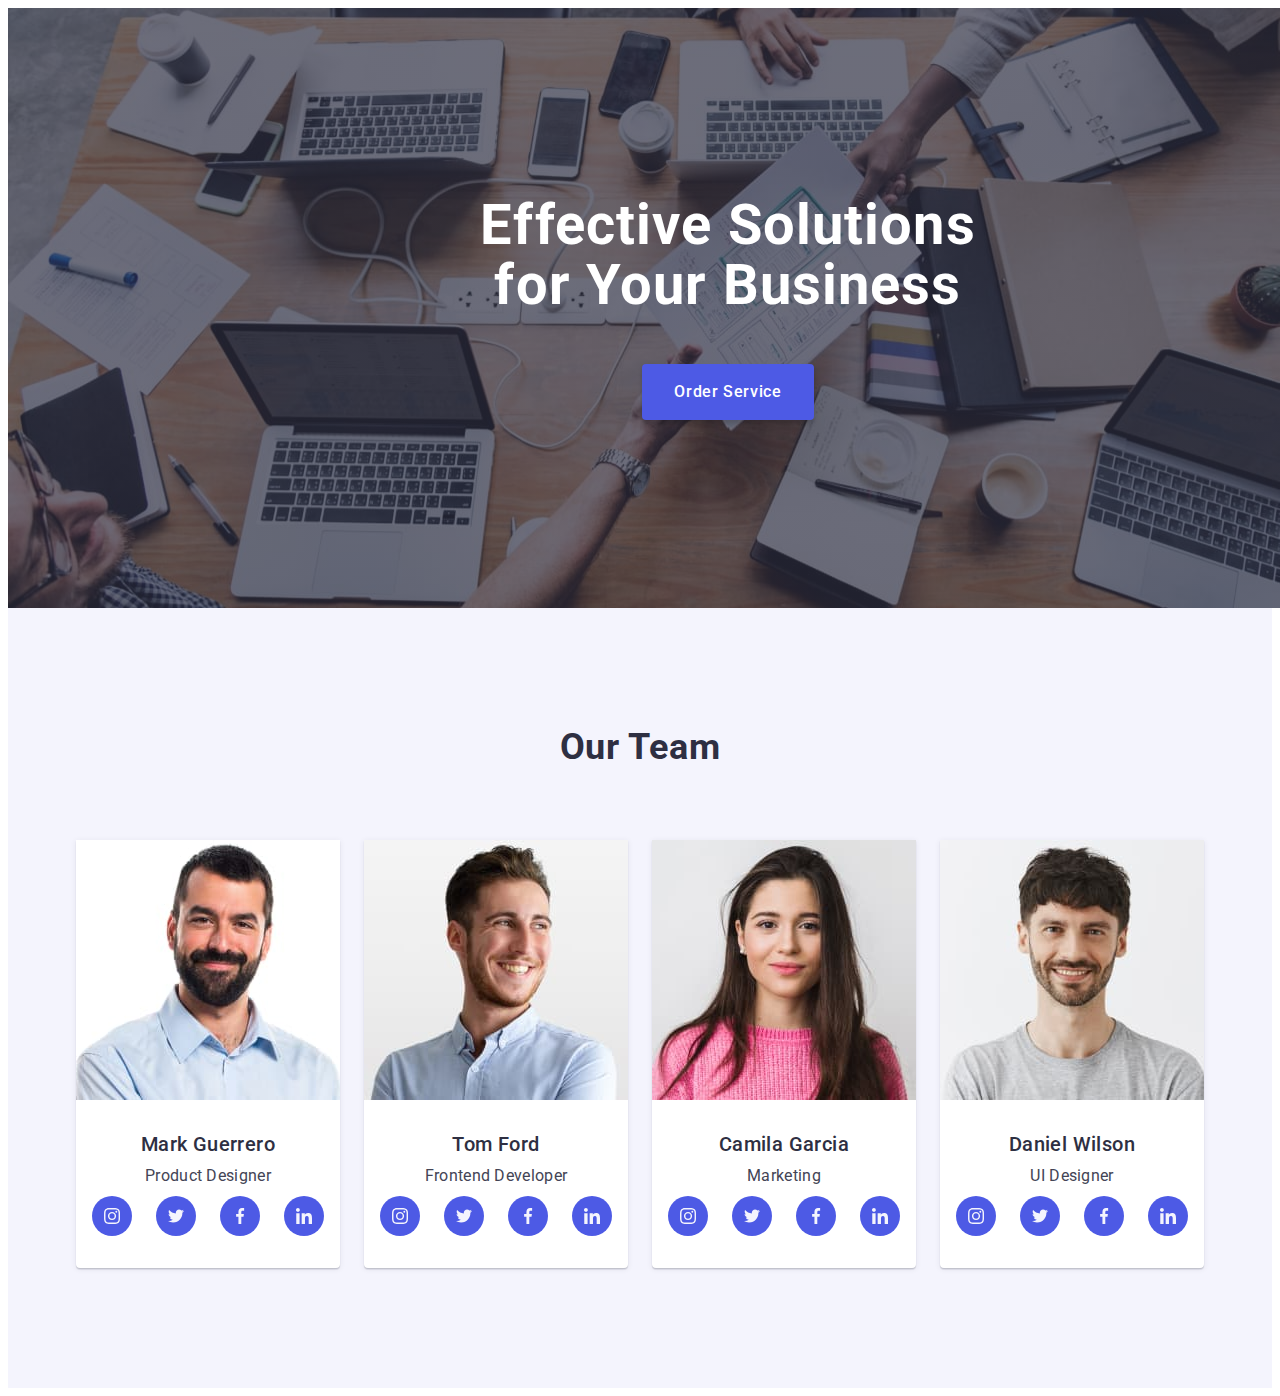
==== commit 6853fc5a: "add" ====
--- a/index.html
+++ b/index.html
@@ -19,12 +19,15 @@
       rel="stylesheet"
     />
     <link rel="stylesheet" href="./css/styles.css" />
+    <link rel="stylesheet" href="./css/mobile.css" />
+    <link rel="stylesheet" href="./css/tablet.css" />
+    <link rel="stylesheet" href="./css/desktop.css" />
   </head>
 
   <body class="body">
     <!----Header------>
 
-    <header class="header-top">
+    <!-- <header class="header-top">
       <div class="container page-header-container">
         <nav class="page-header">
           <a class="logo link" href="./index.html">
@@ -65,8 +68,8 @@
             </li>
           </ul>
         </address>
-      </div>
-      <div class="mobil-menu js-menu-container">
+      </div> -->
+    <!-- <div class="mobil-menu js-menu-container">
         <div class="container container-mobile-menu">
           <button type="button" class="menu-mobile-close-bth js-close-menu">
             <svg class="menu-mobile-bth-pic" width="8" height="8">
@@ -151,11 +154,11 @@
           </div>
         </div>
       </div>
-    </header>
+    </header> -->
 
     <!------Hero----->
 
-    <!-- <section class="sec-hero hero">
+    <section class="sec-hero hero">
       <div class="container">
         <h1 class="hero-title">
           Effective Solutions <br />
@@ -234,9 +237,9 @@
           </div>
         </div>
       </div>
-    </section> -->
-
-    <!--   ----Section 1----- -->
+    </section>
+
+    <!-- ----Section 1----- -->
 
     <!-- <section class="content section">
       <div class="container">
@@ -333,187 +336,187 @@
 
     <!-- -----Section3----- -->
 
-    <!-- <section class="team section">
-        <div class="container second">
-          <h2 class="title-team">Our Team</h2>
-          <ul class="list-team list">
-            <li class="item-team">
-              <img
-                class="team-img"
-                src="./images/teamcard1.jpg"
-                alt="photo"
-                width="264"
-              />
-              <div class="employees">
-                <h3 class="team-subtitle">Mark Guerrero</h3>
-                <p class="team-text">Product Designer</p>
-                <ul class="social-icons list">
-                  <li class="social-list">
-                    <a class="icon-team" href="">
-                      <svg class="social-pic" width="16" height="16">
-                        <use href="./images/icons.svg.svg#icon-instagram"></use>
-                      </svg>
-                    </a>
-                  </li>
-                  <li class="social-list">
-                    <a class="icon-team" href="">
-                      <svg class="social-pic" width="16" height="16">
-                        <use href="./images/icons.svg.svg#icon-twitter"></use>
-                      </svg>
-                    </a>
-                  </li>
-                  <li class="social-list">
-                    <a class="icon-team" href="">
-                      <svg class="social-pic" width="16" height="16">
-                        <use href="./images/icons.svg.svg#icon-facebook"></use>
-                      </svg>
-                    </a>
-                  </li>
-                  <li class="social-list">
-                    <a class="icon-team" href="">
-                      <svg class="social-pic" width="16" height="16">
-                        <use href="./images/icons.svg.svg#icon-linkedin"></use>
-                      </svg>
-                    </a>
-                  </li>
-                </ul>
-              </div>
-            </li>
-
-            <li class="item-team">
-              <img
-                class="team-img"
-                src="./images/teamcard2.jpg"
-                alt="photo"
-                width="264"
-              />
-              <div class="employees">
-                <h3 class="team-subtitle">Tom Ford</h3>
-                <p class="team-text">Frontend Developer</p>
-                <ul class="social-icons list">
-                  <li class="social-list">
-                    <a class="icon-team" href="">
-                      <svg class="social-pic" width="16" height="16">
-                        <use href="./images/icons.svg.svg#icon-instagram"></use>
-                      </svg>
-                    </a>
-                  </li>
-                  <li class="social-list">
-                    <a class="icon-team" href="">
-                      <svg class="social-pic" width="16" height="16">
-                        <use href="./images/icons.svg.svg#icon-twitter"></use>
-                      </svg>
-                    </a>
-                  </li>
-                  <li class="social-list">
-                    <a class="icon-team" href="">
-                      <svg class="social-pic" width="16" height="16">
-                        <use href="./images/icons.svg.svg#icon-facebook"></use>
-                      </svg>
-                    </a>
-                  </li>
-                  <li class="social-list">
-                    <a class="icon-team" href="">
-                      <svg class="social-pic" width="16" height="16">
-                        <use href="./images/icons.svg.svg#icon-linkedin"></use>
-                      </svg>
-                    </a>
-                  </li>
-                </ul>
-              </div>
-            </li>
-
-            <li class="item-team">
-              <img
-                class="team-img"
-                src="./images/teamcard3.jpg"
-                alt="photo"
-                width="264"
-              />
-
-              <div class="employees">
-                <h3 class="team-subtitle">Camila Garcia</h3>
-                <p class="team-text">Marketing</p>
-                <ul class="social-icons list">
-                  <li class="social-list">
-                    <a class="icon-team" href="">
-                      <svg class="social-pic" width="16" height="16">
-                        <use href="./images/icons.svg.svg#icon-instagram"></use>
-                      </svg>
-                    </a>
-                  </li>
-                  <li class="social-list">
-                    <a class="icon-team" href="">
-                      <svg class="social-pic" width="16" height="16">
-                        <use href="./images/icons.svg.svg#icon-twitter"></use>
-                      </svg>
-                    </a>
-                  </li>
-                  <li class="social-list">
-                    <a class="icon-team" href="">
-                      <svg class="social-pic" width="16" height="16">
-                        <use href="./images/icons.svg.svg#icon-facebook"></use>
-                      </svg>
-                    </a>
-                  </li>
-                  <li class="social-list">
-                    <a class="icon-team" href="">
-                      <svg class="social-pic" width="16" height="16">
-                        <use href="./images/icons.svg.svg#icon-linkedin"></use>
-                      </svg>
-                    </a>
-                  </li>
-                </ul>
-              </div>
-            </li>
-            <li class="item-team">
-              <img
-                class="team-img"
-                src="./images/teamcard4.jpg"
-                alt="photo"
-                width="264"
-              />
-
-              <div class="employees">
-                <h3 class="team-subtitle">Daniel Wilson</h3>
-                <p class="team-text">UI Designer</p>
-                <ul class="social-icons list">
-                  <li class="social-list">
-                    <a class="icon-team" href="">
-                      <svg class="social-pic" width="16" height="16">
-                        <use href="./images/icons.svg.svg#icon-instagram"></use>
-                      </svg>
-                    </a>
-                  </li>
-                  <li class="social-list">
-                    <a class="icon-team" href="">
-                      <svg class="social-pic" width="16" height="16">
-                        <use href="./images/icons.svg.svg#icon-twitter"></use>
-                      </svg>
-                    </a>
-                  </li>
-                  <li class="social-list">
-                    <a class="icon-team" href="">
-                      <svg class="social-pic" width="16" height="16">
-                        <use href="./images/icons.svg.svg#icon-facebook"></use>
-                      </svg>
-                    </a>
-                  </li>
-                  <li class="social-list">
-                    <a class="icon-team" href="">
-                      <svg class="social-pic" width="16" height="16">
-                        <use href="./images/icons.svg.svg#icon-linkedin"></use>
-                      </svg>
-                    </a>
-                  </li>
-                </ul>
-              </div>
-            </li>
-          </ul>
-        </div>
-      </section> -->
-
-    <!--  ---- Customers----- -->
+    <section class="team section">
+      <div class="container second">
+        <h2 class="title-team">Our Team</h2>
+        <ul class="list-team list">
+          <li class="item-team">
+            <img
+              class="team-img"
+              src="./images/teamcard1.jpg"
+              alt="photo"
+              width="264"
+            />
+            <div class="employees">
+              <h3 class="team-subtitle">Mark Guerrero</h3>
+              <p class="team-text">Product Designer</p>
+              <ul class="social-icons list">
+                <li class="social-list">
+                  <a class="icon-team" href="">
+                    <svg class="social-pic" width="16" height="16">
+                      <use href="./images/icons.svg.svg#icon-instagram"></use>
+                    </svg>
+                  </a>
+                </li>
+                <li class="social-list">
+                  <a class="icon-team" href="">
+                    <svg class="social-pic" width="16" height="16">
+                      <use href="./images/icons.svg.svg#icon-twitter"></use>
+                    </svg>
+                  </a>
+                </li>
+                <li class="social-list">
+                  <a class="icon-team" href="">
+                    <svg class="social-pic" width="16" height="16">
+                      <use href="./images/icons.svg.svg#icon-facebook"></use>
+                    </svg>
+                  </a>
+                </li>
+                <li class="social-list">
+                  <a class="icon-team" href="">
+                    <svg class="social-pic" width="16" height="16">
+                      <use href="./images/icons.svg.svg#icon-linkedin"></use>
+                    </svg>
+                  </a>
+                </li>
+              </ul>
+            </div>
+          </li>
+
+          <li class="item-team">
+            <img
+              class="team-img"
+              src="./images/teamcard2.jpg"
+              alt="photo"
+              width="264"
+            />
+            <div class="employees">
+              <h3 class="team-subtitle">Tom Ford</h3>
+              <p class="team-text">Frontend Developer</p>
+              <ul class="social-icons list">
+                <li class="social-list">
+                  <a class="icon-team" href="">
+                    <svg class="social-pic" width="16" height="16">
+                      <use href="./images/icons.svg.svg#icon-instagram"></use>
+                    </svg>
+                  </a>
+                </li>
+                <li class="social-list">
+                  <a class="icon-team" href="">
+                    <svg class="social-pic" width="16" height="16">
+                      <use href="./images/icons.svg.svg#icon-twitter"></use>
+                    </svg>
+                  </a>
+                </li>
+                <li class="social-list">
+                  <a class="icon-team" href="">
+                    <svg class="social-pic" width="16" height="16">
+                      <use href="./images/icons.svg.svg#icon-facebook"></use>
+                    </svg>
+                  </a>
+                </li>
+                <li class="social-list">
+                  <a class="icon-team" href="">
+                    <svg class="social-pic" width="16" height="16">
+                      <use href="./images/icons.svg.svg#icon-linkedin"></use>
+                    </svg>
+                  </a>
+                </li>
+              </ul>
+            </div>
+          </li>
+
+          <li class="item-team">
+            <img
+              class="team-img"
+              src="./images/teamcard3.jpg"
+              alt="photo"
+              width="264"
+            />
+
+            <div class="employees">
+              <h3 class="team-subtitle">Camila Garcia</h3>
+              <p class="team-text">Marketing</p>
+              <ul class="social-icons list">
+                <li class="social-list">
+                  <a class="icon-team" href="">
+                    <svg class="social-pic" width="16" height="16">
+                      <use href="./images/icons.svg.svg#icon-instagram"></use>
+                    </svg>
+                  </a>
+                </li>
+                <li class="social-list">
+                  <a class="icon-team" href="">
+                    <svg class="social-pic" width="16" height="16">
+                      <use href="./images/icons.svg.svg#icon-twitter"></use>
+                    </svg>
+                  </a>
+                </li>
+                <li class="social-list">
+                  <a class="icon-team" href="">
+                    <svg class="social-pic" width="16" height="16">
+                      <use href="./images/icons.svg.svg#icon-facebook"></use>
+                    </svg>
+                  </a>
+                </li>
+                <li class="social-list">
+                  <a class="icon-team" href="">
+                    <svg class="social-pic" width="16" height="16">
+                      <use href="./images/icons.svg.svg#icon-linkedin"></use>
+                    </svg>
+                  </a>
+                </li>
+              </ul>
+            </div>
+          </li>
+          <li class="item-team">
+            <img
+              class="team-img"
+              src="./images/teamcard4.jpg"
+              alt="photo"
+              width="264"
+            />
+
+            <div class="employees">
+              <h3 class="team-subtitle">Daniel Wilson</h3>
+              <p class="team-text">UI Designer</p>
+              <ul class="social-icons list">
+                <li class="social-list">
+                  <a class="icon-team" href="">
+                    <svg class="social-pic" width="16" height="16">
+                      <use href="./images/icons.svg.svg#icon-instagram"></use>
+                    </svg>
+                  </a>
+                </li>
+                <li class="social-list">
+                  <a class="icon-team" href="">
+                    <svg class="social-pic" width="16" height="16">
+                      <use href="./images/icons.svg.svg#icon-twitter"></use>
+                    </svg>
+                  </a>
+                </li>
+                <li class="social-list">
+                  <a class="icon-team" href="">
+                    <svg class="social-pic" width="16" height="16">
+                      <use href="./images/icons.svg.svg#icon-facebook"></use>
+                    </svg>
+                  </a>
+                </li>
+                <li class="social-list">
+                  <a class="icon-team" href="">
+                    <svg class="social-pic" width="16" height="16">
+                      <use href="./images/icons.svg.svg#icon-linkedin"></use>
+                    </svg>
+                  </a>
+                </li>
+              </ul>
+            </div>
+          </li>
+        </ul>
+      </div>
+    </section>
+
+    <!-- ---- Customers----- -->
     <!-- <section class="section customers">
       <div class="container">
         <h2 class="title-customers">Customers</h2>
@@ -566,7 +569,7 @@
 
     <!-- Footer -->
 
-    <footer class="footer">
+    <!-- <footer class="footer">
       <div class="container">
         <div class="footer-text-top">
           <a class="footer-link link" href="./index.html">
@@ -612,7 +615,7 @@
             </li>
           </ul>
         </div>
-        <form class="fform-fotter-desc">
+        <form class="form-fotter">
           <p class="form-fotter-title">Subscribe</p>
 
           <div class="fotter-flex">
@@ -632,7 +635,7 @@
           </div>
         </form>
       </div>
-    </footer>
+    </footer> -->
     <script src="js/modal.js"></script>
     <script src="js/mobile-menu.js"></script>
   </body>
--- a/css/styles.css
+++ b/css/styles.css
@@ -77,20 +77,6 @@
   padding-left: 15px;
 }
 
-@media screen and (min-width: 480px) {
-  .container {
-    width: 426px;
-    margin-right: auto;
-    margin-left: auto;
-  }
-}
-
-@media screen and (min-width: 768px) {
-  .container {
-    width: 766px;
-  }
-}
-
 @media screen and (min-width: 1200px) {
   .container {
     width: 1158px;
@@ -124,470 +110,6 @@
   border: none;
   padding: 0;
   line-height: 0;
-}
-
-/*--------Mobeil-menu-------  */
-
-@media screen and (max-width: 767px) {
-  .mobil-menu {
-    position: fixed;
-    display: flex;
-    width: 100%;
-    height: 100%;
-    top: 0;
-    left: 0;
-    background-color: #8e8f99;
-    z-index: 1000;
-    opacity: 0;
-    visibility: hidden;
-    pointer-events: none;
-  }
-
-  .mobil-menu.is-open {
-    opacity: 1;
-    visibility: visible;
-    pointer-events: auto;
-  }
-  .container-mobile-menu {
-    position: relative;
-    padding-left: 40px;
-    padding-top: 80px;
-    padding-bottom: 40px;
-    padding-right: 60px;
-    display: flex;
-    flex-direction: column;
-  }
-
-  .menu-mobile-close-bth {
-    display: flex;
-    justify-content: center;
-    align-items: center;
-    background-color: #e7e9fc;
-    width: 24px;
-    height: 24px;
-    border: 1px solid rgba(0, 0, 0, 0.1);
-    border-radius: 50%;
-    transition-property: background-color;
-    transition-duration: 250ms;
-    transition-timing-function: cubic-bezier(0.4, 0, 0.2, 1);
-    cursor: pointer;
-    position: absolute;
-    top: 24px;
-    right: 24px;
-  }
-
-  .mobil-menu-nav-list {
-    display: flex;
-    flex-direction: column;
-    gap: 40px;
-    align-items: flex-start;
-  }
-
-  .mobil-menu-list-contacts {
-    display: flex;
-    flex-direction: column;
-    gap: 40px;
-    align-items: flex-start;
-  }
-
-  .mobil-menu-nav-list-link {
-    font-weight: 700;
-    font-size: 36px;
-    line-height: 1.11;
-    letter-spacing: 0.02em;
-    text-transform: capitalize;
-  }
-
-  .menu-mobil-social {
-    margin-top: 48px;
-    display: flex;
-    justify-content: space-between;
-    align-items: flex-start;
-  }
-
-  .mobil-menu-social-list {
-    margin-top: auto;
-  }
-
-  .mobil-menu-social-link-logo {
-    display: flex;
-    justify-content: center;
-    align-items: center;
-    width: 40px;
-    height: 40px;
-    border-radius: 50%;
-    background-color: #4d5ae5;
-    transition-duration: 250ms;
-    transition-timing-function: cubic-bezier(0.4, 0, 0.2, 1);
-  }
-  .mobil-menu-social-link-pic {
-    fill: #f4f4fd;
-  }
-
-  .mailto {
-    line-height: 1.5;
-    letter-spacing: 0.02em;
-    color: var(--secondery-title-color);
-
-    transition-duration: 250ms;
-    transition-timing-function: cubic-bezier(0.4, 0, 0.2, 1);
-  }
-
-  .tel {
-    line-height: 1.5;
-    letter-spacing: 0.02em;
-    color: var(--secondery-title-color);
-    transition-duration: 250ms;
-    transition-timing-function: cubic-bezier(0.4, 0, 0.2, 1);
-  }
-
-  .features-list-icons {
-    display: none;
-  }
-
-  .list-content {
-    display: flex;
-    flex-direction: column;
-    gap: 72px;
-  }
-
-  .content-subtitle {
-    font-size: 20px;
-    line-height: 1.2;
-    letter-spacing: 0.02em;
-    color: var(--main-title-color);
-    margin-bottom: 8px;
-    font-weight: 700;
-    font-size: 36px;
-    text-align: center;
-    letter-spacing: 0.02em;
-    text-transform: capitalize;
-  }
-
-  .content-text {
-    line-height: 1.5;
-    letter-spacing: 0.02em;
-    color: var(--secondery-title-color);
-    font-weight: 500;
-    letter-spacing: 0.02em;
-    margin-right: 16px;
-    margin-left: 16px;
-  }
-
-  .title-customers {
-    font-size: 36px;
-    line-height: 1.11;
-    text-align: center;
-    letter-spacing: 0.02em;
-    text-transform: capitalize;
-    color: #2e2f42;
-    margin-bottom: 72px;
-  }
-
-  .customers-list {
-    display: flex;
-    flex-direction: center;
-    align-items: flex-start;
-    flex-wrap: wrap;
-  }
-
-  .customers-item {
-    flex-basis: calc((100%-32px) / 3);
-  }
-
-  .customers-pic {
-    display: flex;
-    justify-content: center;
-    align-items: center;
-    width: 190px;
-    height: 88px;
-    border: 1px solid #8e8f99;
-    border-radius: 4px;
-    color: #8e8f99;
-  }
-
-  .customers-icons {
-    fill: currentColor;
-  }
-}
-
-@media screen and (min-width: 768px) {
-  .mobil-menu {
-    display: none;
-  }
-  .menu-button-mobil-open {
-    display: none;
-  }
-
-  .page-header-container {
-    display: flex;
-    align-items: center;
-  }
-
-  .page-header {
-    display: flex;
-    align-items: center;
-  }
-
-  .nav-list {
-    display: flex;
-    align-items: center;
-  }
-
-  .nav-item:not(:last-child) {
-    margin-right: 40px;
-  }
-
-  .address {
-    margin-left: auto;
-  }
-  .address-item {
-    margin-top: 12px;
-  }
-
-  .mailto {
-    line-height: 1.5;
-    letter-spacing: 0.02em;
-    color: var(--secondery-title-color);
-
-    transition-duration: 250ms;
-    transition-timing-function: cubic-bezier(0.4, 0, 0.2, 1);
-  }
-
-  .tel {
-    line-height: 1.5;
-    letter-spacing: 0.02em;
-    color: var(--secondery-title-color);
-    transition-duration: 250ms;
-    transition-timing-function: cubic-bezier(0.4, 0, 0.2, 1);
-  }
-
-  .features-list-icons {
-    display: none;
-  }
-
-  .list-content {
-    display: flex;
-    flex-wrap: wrap;
-  }
-  .item-content {
-    flex-basis: calc((100%-48px) / 2);
-  }
-
-  .content-subtitle {
-    font-weight: 500;
-    font-size: 36px;
-    line-height: 1.2;
-    letter-spacing: 0.02em;
-    color: var(--main-title-color);
-    margin-bottom: 8px;
-    text-transform: capitalize;
-  }
-
-  .content-text {
-    font-weight: 500;
-    line-height: 1.5;
-    letter-spacing: 0.02em;
-    color: var(--secondery-title-color);
-  }
-
-  .customers-list {
-    display: flex;
-    justify-content: center;
-    align-items: flex-start;
-
-    flex-wrap: wrap;
-    padding: 0px;
-  }
-  .customers-item {
-    flex-basis: calc((100%-36px) / 4);
-  }
-  .title-customers {
-    font-size: 36px;
-    line-height: 1.11;
-    text-align: center;
-    letter-spacing: 0.02em;
-    text-transform: capitalize;
-    color: #2e2f42;
-    margin-bottom: 72px;
-  }
-
-  .customers-pic {
-    display: flex;
-    justify-content: center;
-    align-items: center;
-    width: 168px;
-    height: 88px;
-    border: 1px solid #8e8f99;
-    border-radius: 4px;
-    color: #8e8f99;
-  }
-}
-
-@media screen and (min-width: 1200px) {
-  .address-list {
-    display: flex;
-    align-items: center;
-  }
-
-  .nav-link {
-    font-weight: 500;
-    font-size: 16px;
-    line-height: 1.5;
-    color: var(--main-title-color);
-    position: relative;
-    transition-duration: 250ms;
-    transition-timing-function: cubic-bezier(0.4, 0, 0.2, 1);
-  }
-
-  .nav-link:hover,
-  .nav-link:focus {
-    color: var(--accent-color);
-  }
-
-  .current::after {
-    content: "";
-    display: block;
-    width: 100%;
-    height: 4px;
-    position: absolute;
-    left: 0px;
-    top: 44px;
-    background: #404bbf;
-    border-radius: 2px;
-  }
-
-  .current {
-    color: #404bbf;
-  }
-
-  .header-top {
-    padding-top: 24px;
-    padding-bottom: 24px;
-    border-bottom: 1px solid #e7e9fc;
-    padding-bottom: 24px;
-  }
-
-  .mailto {
-    line-height: 1.5;
-    letter-spacing: 0.02em;
-    color: var(--secondery-title-color);
-
-    transition-duration: 250ms;
-    transition-timing-function: cubic-bezier(0.4, 0, 0.2, 1);
-  }
-
-  .tel {
-    line-height: 1.5;
-    letter-spacing: 0.02em;
-    color: var(--secondery-title-color);
-    transition-duration: 250ms;
-    transition-timing-function: cubic-bezier(0.4, 0, 0.2, 1);
-  }
-
-  .mailto:hover,
-  .mailto:focus {
-    color: var(--accent-color);
-  }
-
-  .tel:hover,
-  .tel:focus {
-    color: var(--accent-color);
-  }
-
-  .mailto {
-    margin-right: 40px;
-  }
-
-  .list-content {
-    display: flex;
-    flex-wrap: nowrap;
-  }
-  .features-list-icons {
-    display: block;
-  }
-
-  .item-content:not(:last-child) {
-    margin-right: 24px;
-  }
-
-  .features-fons {
-    display: flex;
-    justify-content: center;
-    align-items: center;
-    width: 264px;
-    height: 112px;
-    background: #f4f4fd;
-    border-radius: 4px;
-    gap: 24px;
-    margin-bottom: 8px;
-  }
-
-  .item-content:not(:last-child) {
-    margin-right: 24px;
-  }
-
-  .content-subtitle {
-    font-weight: 500;
-    font-size: 20px;
-    line-height: 1.2;
-    letter-spacing: 0.02em;
-    color: var(--main-title-color);
-    margin-bottom: 8px;
-  }
-
-  .content-text {
-    font-size: 16px;
-    line-height: 1.5;
-    letter-spacing: 0.02em;
-    color: var(--secondery-title-color);
-  }
-
-  .customers-list {
-    display: flex;
-    justify-content: center;
-    align-items: flex-start;
-    flex-direction: row;
-    padding: 0px;
-    gap: 24px;
-  }
-
-  .title-customers {
-    font-size: 36px;
-    line-height: 1.11;
-    text-align: center;
-    letter-spacing: 0.02em;
-    text-transform: capitalize;
-    color: #2e2f42;
-    margin-bottom: 72px;
-  }
-
-  .customers-pic {
-    display: flex;
-    justify-content: center;
-    align-items: center;
-    width: 168px;
-    height: 88px;
-    border: 1px solid #8e8f99;
-    border-radius: 4px;
-    color: #8e8f99;
-    transition-duration: 250ms;
-    transition-timing-function: cubic-bezier(0.4, 0, 0.2, 1);
-  }
-
-  .customers-item {
-    flex-basis: content;
-  }
-
-  .customers-pic:hover,
-  .customers-pic:focus {
-    color: #404bbf;
-    border: 1px solid #404bbf;
-  }
-
-  .customers-icons {
-    fill: currentColor;
-  }
 }
 
 /*--------Logo------- */
@@ -739,23 +261,6 @@
   letter-spacing: 0.02em;
   color: #ffffff;
   margin-bottom: 48px;
-}
-
-.sec-hero {
-  margin-left: auto;
-  margin-right: auto;
-  padding-right: 15px;
-  padding-left: 15px;
-  width: 1440px;
-  background-image: linear-gradient(
-      rgba(46, 47, 66, 0.7),
-      rgba(46, 47, 66, 0.7)
-    ),
-    url(../images/peopleoffice.jpg);
-  background-size: cover cover;
-  background-color: rgba(46, 47, 66, 0.7);
-  background-repeat: no-repeat;
-  background-position: center center;
 }
 
 .button-hero {
@@ -891,7 +396,7 @@
 
 /*----- section3----  */
 
-/* .title-team {
+.title-team {
   font-size: 36px;
   line-height: 1.11;
   letter-spacing: 0.02em;
@@ -970,7 +475,7 @@
 .icon-team:hover,
 .icon-team:focus {
   background-color: #404bbf;
-} */
+}
 
 /* ----customers----  */
 /* 
@@ -1013,11 +518,12 @@
 }
 
 .customers-icons {
-  fill: currentColor; */
-/* } */
+  fill: currentColor;
+} */
 
 /* ----footer----  */
 
+/* 
 .footer-text {
   font-size: 16px;
   line-height: 1.5;
@@ -1072,7 +578,7 @@
 .footer-link-list:hover,
 .footer-link-list:focus {
   background-color: #31d0aa;
-}
+} */
 
 /* ---Portfolio---  */
 
--- a/css/mobile.css
+++ b/css/mobile.css
@@ -0,0 +1,240 @@
+@media screen and (min-width: 480px) {
+  .container {
+    width: 426px;
+    margin-right: auto;
+    margin-left: auto;
+  }
+}
+@media screen and (max-width: 767px) {
+  .mobil-menu {
+    position: fixed;
+    display: flex;
+    width: 100%;
+    height: 100%;
+    top: 0;
+    left: 0;
+    background-color: #8e8f99;
+    z-index: 1000;
+    opacity: 0;
+    visibility: hidden;
+    pointer-events: none;
+  }
+
+  .mobil-menu.is-open {
+    opacity: 1;
+    visibility: visible;
+    pointer-events: auto;
+  }
+  .container-mobile-menu {
+    position: relative;
+    padding-left: 40px;
+    padding-top: 80px;
+    padding-bottom: 40px;
+    padding-right: 60px;
+    display: flex;
+    flex-direction: column;
+  }
+
+  .menu-mobile-close-bth {
+    display: flex;
+    justify-content: center;
+    align-items: center;
+    background-color: #e7e9fc;
+    width: 24px;
+    height: 24px;
+    border: 1px solid rgba(0, 0, 0, 0.1);
+    border-radius: 50%;
+    transition-property: background-color;
+    transition-duration: 250ms;
+    transition-timing-function: cubic-bezier(0.4, 0, 0.2, 1);
+    cursor: pointer;
+    position: absolute;
+    top: 24px;
+    right: 24px;
+  }
+
+  .mobil-menu-nav-list {
+    display: flex;
+    flex-direction: column;
+    gap: 40px;
+    align-items: flex-start;
+  }
+
+  .mobil-menu-list-contacts {
+    display: flex;
+    flex-direction: column;
+    gap: 40px;
+    align-items: flex-start;
+  }
+
+  .mobil-menu-nav-list-link {
+    font-weight: 700;
+    font-size: 36px;
+    line-height: 1.11;
+    letter-spacing: 0.02em;
+    text-transform: capitalize;
+  }
+
+  .menu-mobil-social {
+    margin-top: 48px;
+    display: flex;
+    justify-content: space-between;
+    align-items: flex-start;
+  }
+
+  .mobil-menu-social-list {
+    margin-top: auto;
+  }
+
+  .mobil-menu-social-link-logo {
+    display: flex;
+    justify-content: center;
+    align-items: center;
+    width: 40px;
+    height: 40px;
+    border-radius: 50%;
+    background-color: #4d5ae5;
+    transition-duration: 250ms;
+    transition-timing-function: cubic-bezier(0.4, 0, 0.2, 1);
+  }
+  .mobil-menu-social-link-pic {
+    fill: #f4f4fd;
+  }
+
+  .mailto {
+    line-height: 1.5;
+    letter-spacing: 0.02em;
+    color: var(--secondery-title-color);
+
+    transition-duration: 250ms;
+    transition-timing-function: cubic-bezier(0.4, 0, 0.2, 1);
+  }
+
+  .tel {
+    line-height: 1.5;
+    letter-spacing: 0.02em;
+    color: var(--secondery-title-color);
+    transition-duration: 250ms;
+    transition-timing-function: cubic-bezier(0.4, 0, 0.2, 1);
+  }
+
+  /* Features */
+
+  .features-list-icons {
+    display: none;
+  }
+
+  .list-content {
+    display: flex;
+    flex-direction: column;
+    gap: 72px;
+  }
+
+  .content-subtitle {
+    font-size: 20px;
+    line-height: 1.2;
+    letter-spacing: 0.02em;
+    color: var(--main-title-color);
+    margin-bottom: 8px;
+    font-weight: 700;
+    font-size: 36px;
+    text-align: center;
+    letter-spacing: 0.02em;
+    text-transform: capitalize;
+  }
+
+  .content-text {
+    line-height: 1.5;
+    letter-spacing: 0.02em;
+    color: var(--secondery-title-color);
+    font-weight: 500;
+    letter-spacing: 0.02em;
+    margin-right: 16px;
+    margin-left: 16px;
+  }
+
+  /* Customers */
+
+  .title-customers {
+    font-size: 36px;
+    line-height: 1.11;
+    text-align: center;
+    letter-spacing: 0.02em;
+    text-transform: capitalize;
+    color: #2e2f42;
+    margin-bottom: 72px;
+  }
+
+  .customers-list {
+    display: flex;
+    flex-direction: center;
+    align-items: flex-start;
+    flex-wrap: wrap;
+  }
+
+  .customers-item {
+    flex-basis: calc((100%-32px) / 3);
+  }
+
+  .customers-pic {
+    display: flex;
+    justify-content: center;
+    align-items: center;
+    width: 190px;
+    height: 88px;
+    border: 1px solid #8e8f99;
+    border-radius: 4px;
+    color: #8e8f99;
+  }
+
+  .customers-icons {
+    fill: currentColor;
+  }
+
+  /* Team  */
+
+  .team {
+    padding-top: 72px;
+    padding-bottom: 96px;
+    background-color: #f4f4fd;
+  }
+
+  /* .list-team {
+    padding-right: 82px;
+    padding-left: 82px;
+  } */
+
+  /* Header  */
+
+  /* Hero */
+
+  .sec-hero {
+    margin-left: auto;
+    margin-right: auto;
+    padding-right: 15px;
+    padding-left: 15px;
+    width: 428px;
+    background-image: linear-gradient(
+        rgba(46, 47, 66, 0.7),
+        rgba(46, 47, 66, 0.7)
+      ),
+      url(../image/Darkmobilebg1x.jpg);
+    background-size: 428px 432px;
+    background-color: rgba(46, 47, 66, 0.7);
+    background-repeat: no-repeat;
+    background-position: center center;
+  }
+
+  @media screen and (min-device-pixel-ratio: 2) and (max-width: 767px),
+    screen and (min-resolution: 192dpi) and (max-width: 767px),
+    screen and (min-resolution: 2dppx) and (max-width: 767px) {
+    .sec-hero {
+      background-image: url("../image/Darkmobilebg@2x.jpg");
+    }
+  }
+
+
+
+
+  
+}
--- a/css/tablet.css
+++ b/css/tablet.css
@@ -0,0 +1,214 @@
+@media screen and (min-width: 768px) {
+  .container {
+    width: 766px;
+  }
+}
+
+@media screen and (min-width: 768px) {
+  .mobil-menu {
+    display: none;
+  }
+  .menu-button-mobil-open {
+    display: none;
+  }
+
+  .page-header-container {
+    display: flex;
+    align-items: center;
+  }
+
+  .page-header {
+    display: flex;
+    align-items: center;
+  }
+
+  .nav-list {
+    display: flex;
+    align-items: center;
+  }
+
+  .nav-item:not(:last-child) {
+    margin-right: 40px;
+  }
+
+  .address {
+    margin-left: auto;
+  }
+  .address-item {
+    margin-top: 12px;
+  }
+
+  .mailto {
+    line-height: 1.5;
+    letter-spacing: 0.02em;
+    color: var(--secondery-title-color);
+
+    transition-duration: 250ms;
+    transition-timing-function: cubic-bezier(0.4, 0, 0.2, 1);
+  }
+
+  .tel {
+    line-height: 1.5;
+    letter-spacing: 0.02em;
+    color: var(--secondery-title-color);
+    transition-duration: 250ms;
+    transition-timing-function: cubic-bezier(0.4, 0, 0.2, 1);
+  }
+
+  /* Features */
+
+  .features-list-icons {
+    display: none;
+  }
+
+  .list-content {
+    display: flex;
+    flex-wrap: wrap;
+  }
+  .item-content {
+    flex-basis: calc((100%-48px) / 2);
+  }
+
+  .content-subtitle {
+    font-weight: 500;
+    font-size: 36px;
+    line-height: 1.2;
+    letter-spacing: 0.02em;
+    color: var(--main-title-color);
+    margin-bottom: 8px;
+    text-transform: capitalize;
+  }
+
+  .content-text {
+    font-weight: 500;
+    line-height: 1.5;
+    letter-spacing: 0.02em;
+    color: var(--secondery-title-color);
+  }
+
+  /* Customers */
+
+  .customers-list {
+    display: flex;
+    justify-content: center;
+    align-items: flex-start;
+
+    flex-wrap: wrap;
+    padding: 0px;
+  }
+  .customers-item {
+    flex-basis: calc((100%-36px) / 4);
+  }
+  .title-customers {
+    font-size: 36px;
+    line-height: 1.11;
+    text-align: center;
+    letter-spacing: 0.02em;
+    text-transform: capitalize;
+    color: #2e2f42;
+    margin-bottom: 72px;
+  }
+
+  .customers-pic {
+    display: flex;
+    justify-content: center;
+    align-items: center;
+    width: 168px;
+    height: 88px;
+    border: 1px solid #8e8f99;
+    border-radius: 4px;
+
+    color: #8e8f99;
+  }
+
+  /* Team  */
+
+  .team-subtitle {
+    font-weight: 500;
+    font-size: 20px;
+    line-height: 1.2;
+    letter-spacing: 0.02em;
+    color: var(--main-title-color);
+    text-align: center;
+  }
+
+  .team-text {
+    font-weight: 400;
+    font-size: 16px;
+    line-height: 1.5;
+    letter-spacing: 0.02em;
+    color: var(--secondery-title-color);
+    margin-top: 8px;
+    text-align: center;
+    margin-bottom: 8px;
+  }
+  .team {
+    background-color: #f4f4fd;
+  }
+
+  .list-team {
+    display: flex;
+    flex-wrap: wrap;
+    justify-content: center;
+    align-items: center.;
+    gap: 24px;
+  }
+
+  .item-team {
+    flex-basis: calc ((100%-24)/2);
+    justify-content: center;
+    align-items: center;
+    box-shadow: 0px 1px 6px rgba(46, 47, 66, 0.08),
+      0px 1px 1px rgba(46, 47, 66, 0.16), 0px 2px 1px rgba(46, 47, 66, 0.08);
+    border-radius: 0px 0px 4px 4px;
+    background: #ffffff;
+  }
+
+  .employees {
+    padding-top: 32px;
+    padding-bottom: 32px;
+  }
+
+  .social-icons {
+    display: flex;
+    justify-content: center;
+    gap: 24px;
+  }
+
+  .icon-team {
+    display: flex;
+    justify-content: center;
+    align-items: center;
+    width: 40px;
+    height: 40px;
+    border-radius: 50%;
+    background-color: #4d5ae5;
+    transition-duration: 250ms;
+    transition-timing-function: cubic-bezier(0.4, 0, 0.2, 1);
+  }
+
+  .social-pic {
+    fill: #f4f4fd;
+  }
+
+  /* Hero  */
+
+  .sec-hero {
+    width: 768px;
+    background-image: linear-gradient(
+        rgba(46, 47, 66, 0.7),
+        rgba(46, 47, 66, 0.7)
+      ),
+      url(../image/Darktabletbg1x.jpg);
+    background-repeat: no-repeat;
+    background-size: 768px 436px;
+  }
+
+  @media screen and (min-device-pixel-ratio: 2) and (min-width: 768px),
+    screen and (min-resolution: 192dpi) and (min-width: 768px),
+    screen and (min-resolution: 2dppx) and (min-width: 768px) {
+    .sec-hero {
+      background-image: url("../image/Darktabletbg@2x.jpg");
+    }
+  }
+}
--- a/css/desktop.css
+++ b/css/desktop.css
@@ -0,0 +1,258 @@
+@media screen and (min-width: 1200px) {
+  .address-list {
+    display: flex;
+    align-items: center;
+  }
+
+  .nav-link {
+    font-weight: 500;
+    font-size: 16px;
+    line-height: 1.5;
+    color: var(--main-title-color);
+    position: relative;
+    transition-duration: 250ms;
+    transition-timing-function: cubic-bezier(0.4, 0, 0.2, 1);
+  }
+
+  .nav-link:hover,
+  .nav-link:focus {
+    color: var(--accent-color);
+  }
+
+  .current::after {
+    content: "";
+    display: block;
+    width: 100%;
+    height: 4px;
+    position: absolute;
+    left: 0px;
+    top: 44px;
+    background: #404bbf;
+    border-radius: 2px;
+  }
+
+  .current {
+    color: #404bbf;
+  }
+
+  .header-top {
+    padding-top: 24px;
+    padding-bottom: 24px;
+    border-bottom: 1px solid #e7e9fc;
+    padding-bottom: 24px;
+  }
+
+  .mailto {
+    line-height: 1.5;
+    letter-spacing: 0.02em;
+    color: var(--secondery-title-color);
+
+    transition-duration: 250ms;
+    transition-timing-function: cubic-bezier(0.4, 0, 0.2, 1);
+  }
+
+  .tel {
+    line-height: 1.5;
+    letter-spacing: 0.02em;
+    color: var(--secondery-title-color);
+    transition-duration: 250ms;
+    transition-timing-function: cubic-bezier(0.4, 0, 0.2, 1);
+  }
+
+  .mailto:hover,
+  .mailto:focus {
+    color: var(--accent-color);
+  }
+
+  .tel:hover,
+  .tel:focus {
+    color: var(--accent-color);
+  }
+
+  .mailto {
+    margin-right: 40px;
+  }
+
+  .list-content {
+    display: flex;
+    flex-wrap: nowrap;
+  }
+  .features-list-icons {
+    display: block;
+  }
+
+  .item-content:not(:last-child) {
+    margin-right: 24px;
+  }
+
+  .features-fons {
+    display: flex;
+    justify-content: center;
+    align-items: center;
+    width: 264px;
+    height: 112px;
+    background: #f4f4fd;
+    border-radius: 4px;
+    gap: 24px;
+    margin-bottom: 8px;
+  }
+
+  .item-content:not(:last-child) {
+    margin-right: 24px;
+  }
+
+  .content-subtitle {
+    font-weight: 500;
+    font-size: 20px;
+    line-height: 1.2;
+    letter-spacing: 0.02em;
+    color: var(--main-title-color);
+    margin-bottom: 8px;
+  }
+
+  .content-text {
+    font-size: 16px;
+    line-height: 1.5;
+    letter-spacing: 0.02em;
+    color: var(--secondery-title-color);
+  }
+
+  .customers-list {
+    display: flex;
+    justify-content: center;
+    align-items: flex-start;
+    flex-direction: row;
+    padding: 0px;
+    gap: 24px;
+  }
+
+  .title-customers {
+    font-size: 36px;
+    line-height: 1.11;
+    text-align: center;
+    letter-spacing: 0.02em;
+    text-transform: capitalize;
+    color: #2e2f42;
+    margin-bottom: 72px;
+  }
+
+  .customers-pic {
+    display: flex;
+    justify-content: center;
+    align-items: center;
+    width: 168px;
+    height: 88px;
+    border: 1px solid #8e8f99;
+    border-radius: 4px;
+    color: #8e8f99;
+    transition-duration: 250ms;
+    transition-timing-function: cubic-bezier(0.4, 0, 0.2, 1);
+  }
+
+  .customers-item {
+    flex-basis: content;
+  }
+
+  .customers-pic:hover,
+  .customers-pic:focus {
+    color: #404bbf;
+    border: 1px solid #404bbf;
+  }
+
+  .customers-icons {
+    fill: currentColor;
+  }
+
+  /* Team  */
+
+  .team-subtitle {
+    font-weight: 500;
+    font-size: 20px;
+    line-height: 1.2;
+    letter-spacing: 0.02em;
+    color: var(--main-title-color);
+    text-align: center;
+  }
+
+  .team-text {
+    font-weight: 400;
+    font-size: 16px;
+    line-height: 1.5;
+    letter-spacing: 0.02em;
+    color: var(--secondery-title-color);
+    margin-top: 8px;
+    text-align: center;
+    margin-bottom: 8px;
+  }
+  .team {
+    background-color: #f4f4fd;
+  }
+
+  .list-team {
+    display: flex;
+    flex-wrap: nowrap;
+    gap: 24px;
+  }
+
+  .item-team {
+    flex-basis: calc ((100%-72)/4);
+    box-shadow: 0px 1px 6px rgba(46, 47, 66, 0.08),
+      0px 1px 1px rgba(46, 47, 66, 0.16), 0px 2px 1px rgba(46, 47, 66, 0.08);
+    border-radius: 0px 0px 4px 4px;
+    background: #ffffff;
+    transition-duration: 250ms;
+    transition-timing-function: cubic-bezier(0.4, 0, 0.2, 1);
+  }
+
+  .employees {
+    padding-top: 32px;
+    padding-bottom: 32px;
+  }
+
+  .social-icons {
+    display: flex;
+    justify-content: center;
+    gap: 24px;
+  }
+
+  .icon-team {
+    display: flex;
+    justify-content: center;
+    align-items: center;
+    width: 40px;
+    height: 40px;
+    border-radius: 50%;
+    background-color: #4d5ae5;
+    transition-duration: 250ms;
+    transition-timing-function: cubic-bezier(0.4, 0, 0.2, 1);
+  }
+
+  .social-pic {
+    fill: #f4f4fd;
+  }
+
+  .icon-team:hover,
+  .icon-team:focus {
+    background-color: #404bbf;
+  }
+
+  /* Hero  */
+
+  .sec-hero {
+    width: 1440px;
+    background-size: 1440px 600px;
+    background-image: linear-gradient(
+        rgba(46, 47, 66, 0.7),
+        rgba(46, 47, 66, 0.7)
+      ),
+      url(../image/peopledekstopoffice1x.jpg);
+  }
+
+  @media screen and (min-device-pixel-ratio: 2) and (min-width: 1200px),
+    screen and (min-resolution: 192dpi) and (min-width: 1200px),
+    screen and (min-resolution: 2dppx) and (min-width: 1200px) {
+    .sec-hero {
+      background-image: url("../image/peopledekstopoffice@2x.jpg");
+    }
+  }
+}
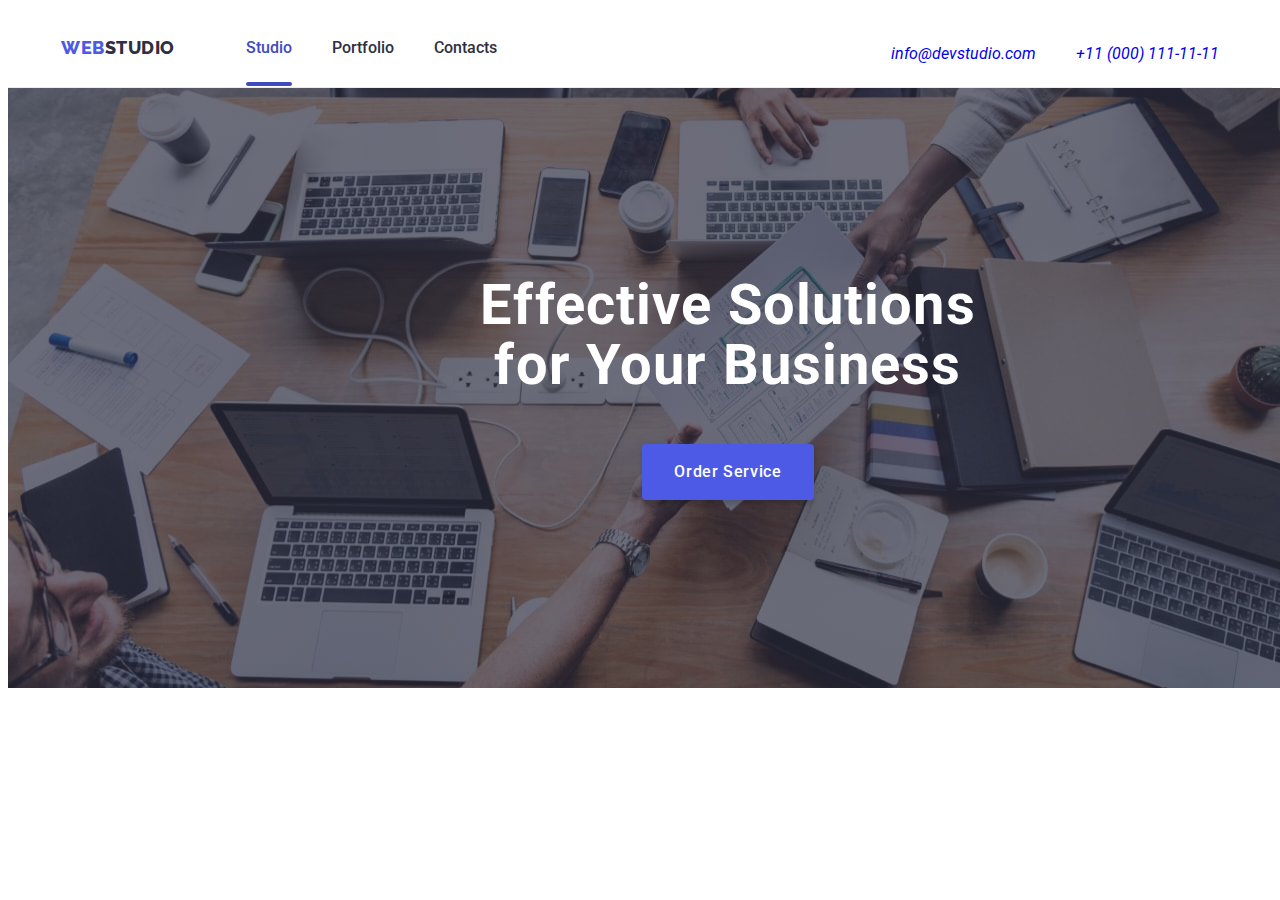
==== commit 6b1db761: "add header" ====
--- a/index.html
+++ b/index.html
@@ -27,7 +27,7 @@
   <body class="body">
     <!----Header------>
 
-    <!-- <header class="header-top">
+    <header class="header-top">
       <div class="container page-header-container">
         <nav class="page-header">
           <a class="logo link" href="./index.html">
@@ -68,8 +68,8 @@
             </li>
           </ul>
         </address>
-      </div> -->
-    <!-- <div class="mobil-menu js-menu-container">
+      </div>
+      <div class="mobil-menu js-menu-container">
         <div class="container container-mobile-menu">
           <button type="button" class="menu-mobile-close-bth js-close-menu">
             <svg class="menu-mobile-bth-pic" width="8" height="8">
@@ -154,7 +154,7 @@
           </div>
         </div>
       </div>
-    </header> -->
+    </header>
 
     <!------Hero----->
 
@@ -303,46 +303,50 @@
     <!-- ----Section2---- -->
 
     <!-- <section class="features">
-        <div class="container">
-          <h2 class="features-title">What are we doing</h2>
-          <ul class="features-list list">
-            <li class="features-item">
-              <img
-                class="features-pic"
-                src="./images/img1.jpg"
-                alt="computer"
-                width="360"
-              />
-            </li>
-            <li class="features-item">
-              <img
-                class="features-pic"
-                src="./images/img2.jpg"
-                alt="smartphone"
-                width="360"
-              />
-            </li>
-            <li class="features-item">
-              <img
-                class="features-pic"
-                src="./images/img3.jpg"
-                alt="smartphone"
-                width="360"
-              />
-            </li>
-          </ul>
-        </div>
-      </section> -->
+      <div class="container">
+        <h2 class="features-title">What are we doing</h2>
+        <ul class="features-list list">
+          <li class="features-item">
+            <img
+              class="features-pic"
+              srcset="./image/img12x.jpg 2x"
+              src="./images/img1.jpg"
+              alt="computer"
+              width="360"
+            />
+          </li>
+          <li class="features-item">
+            <img
+              class="features-pic"
+              srcset="./image/img22x.jpg 2x"
+              src="./images/img2.jpg"
+              alt="smartphone"
+              width="360"
+            />
+          </li>
+          <li class="features-item">
+            <img
+              class="features-pic"
+              srcset="./image/img32x.jpg 2x"
+              src="./images/img3.jpg"
+              alt="smartphone"
+              width="360"
+            />
+          </li>
+        </ul>
+      </div>
+    </section> -->
 
     <!-- -----Section3----- -->
 
-    <section class="team section">
+    <!-- <section class="team section">
       <div class="container second">
         <h2 class="title-team">Our Team</h2>
         <ul class="list-team list">
           <li class="item-team">
             <img
               class="team-img"
+              srcset="./image/team1@2x.jpg 2x"
               src="./images/teamcard1.jpg"
               alt="photo"
               width="264"
@@ -386,6 +390,7 @@
           <li class="item-team">
             <img
               class="team-img"
+              srcset="./image/team2@2x.jpg 2x"
               src="./images/teamcard2.jpg"
               alt="photo"
               width="264"
@@ -429,6 +434,7 @@
           <li class="item-team">
             <img
               class="team-img"
+              srcset="./image/team4@2x.jpg 2x"
               src="./images/teamcard3.jpg"
               alt="photo"
               width="264"
@@ -472,6 +478,7 @@
           <li class="item-team">
             <img
               class="team-img"
+              srcset="./image/team3@2x.jpg 2x"
               src="./images/teamcard4.jpg"
               alt="photo"
               width="264"
@@ -514,7 +521,7 @@
           </li>
         </ul>
       </div>
-    </section>
+    </section> -->
 
     <!-- ---- Customers----- -->
     <!-- <section class="section customers">
--- a/css/styles.css
+++ b/css/styles.css
@@ -63,36 +63,6 @@
   padding-bottom: 120px;
 }
 
-/* .container {
-  width: 1158px;
-  margin-left: auto;
-  margin-right: auto;
-  padding-right: 15px;
-  padding-left: 15px;
-} */
-
-.container {
-  width: 100%;
-  padding-right: 15px;
-  padding-left: 15px;
-}
-
-@media screen and (min-width: 1200px) {
-  .container {
-    width: 1158px;
-  }
-}
-
-@media screen and (max-width: 768px) {
-  .nav-list {
-    display: none;
-  }
-
-  .address {
-    display: none;
-  }
-}
-
 .header-top {
   padding-top: 24px;
   padding-bottom: 22px;
@@ -105,14 +75,7 @@
   justify-content: space-between;
 }
 
-.menu-button-mobil-open {
-  background-color: transparent;
-  border: none;
-  padding: 0;
-  line-height: 0;
-}
-
-/*--------Logo------- */
+/* Logo  */
 
 .logo {
   font-family: "Raleway", sans-serif;
@@ -149,104 +112,6 @@
   color: var(--logo-color);
 }
 
-/* ----Header---  */
-/* .page-header-container {
-  display: flex;
-  align-items: center;
-}
-
-.page-header {
-  display: flex;
-  align-items: center;
-}
-
-.nav-list {
-  display: flex;
-  align-items: center;
-}
-
-.nav-item:not(:last-child) {
-  margin-right: 40px;
-}
-
-.address-list {
-  display: flex;
-  align-items: center;
-}
-
-.nav-link {
-  font-weight: 500;
-  font-size: 16px;
-  line-height: 1.5;
-  color: var(--main-title-color);
-  position: relative;
-  transition-duration: 250ms;
-  transition-timing-function: cubic-bezier(0.4, 0, 0.2, 1);
-}
-
-.nav-link:hover,
-.nav-link:focus {
-  color: var(--accent-color);
-}
-
-.current::after {
-  content: "";
-  display: block;
-  width: 100%;
-  height: 4px;
-  position: absolute;
-  left: 0px;
-  top: 44px;
-  background: #404bbf;
-  border-radius: 2px;
-}
-
-.current {
-  color: #404bbf;
-}
-
-.header-top {
-  padding-top: 24px;
-  padding-bottom: 24px;
-  border-bottom: 1px solid #e7e9fc;
-  padding-bottom: 24px;
-} */
-
-/* ----Contact-----  */
-
-/* .mailto {
-  font-size: 16px;
-  line-height: 1.5;
-  letter-spacing: 0.02em;
-  color: var(--secondery-title-color);
-  font-style: normal;
-  margin-right: 40px;
-  transition-duration: 250ms;
-  transition-timing-function: cubic-bezier(0.4, 0, 0.2, 1);
-}
-
-.tel {
-  font-size: 16px;
-  line-height: 1.5;
-  letter-spacing: 0.02em;
-  color: var(--secondery-title-color);
-  font-style: normal;
-  transition-duration: 250ms;
-  transition-timing-function: cubic-bezier(0.4, 0, 0.2, 1);
-}
-
-.mailto:hover,
-.mailto:focus {
-  color: var(--accent-color);
-}
-
-.tel:hover,
-.tel:focus {
-  color: var(--accent-color);
-}
-.address {
-  margin-left: auto;
-} */
 /* ----Hero----  */
 
 .hero {
--- a/css/mobile.css
+++ b/css/mobile.css
@@ -1,3 +1,15 @@
+.container {
+  padding-right: 15px;
+  padding-left: 15px;
+}
+
+.menu-button-mobil-open {
+  background-color: transparent;
+  border: none;
+  padding: 0;
+  line-height: 0;
+}
+
 @media screen and (min-width: 480px) {
   .container {
     width: 426px;
@@ -5,7 +17,16 @@
     margin-left: auto;
   }
 }
-@media screen and (max-width: 767px) {
+
+@media screen and (max-width: 768px) {
+  .nav-list {
+    display: none;
+  }
+
+  .address {
+    display: none;
+  }
+
   .mobil-menu {
     position: fixed;
     display: flex;
@@ -105,7 +126,6 @@
     line-height: 1.5;
     letter-spacing: 0.02em;
     color: var(--secondery-title-color);
-
     transition-duration: 250ms;
     transition-timing-function: cubic-bezier(0.4, 0, 0.2, 1);
   }
@@ -233,8 +253,5 @@
     }
   }
 
-
-
-
-  
-}
+  /* Footer  */
+}
--- a/css/tablet.css
+++ b/css/tablet.css
@@ -2,9 +2,7 @@
   .container {
     width: 766px;
   }
-}
 
-@media screen and (min-width: 768px) {
   .mobil-menu {
     display: none;
   }
@@ -36,23 +34,6 @@
   }
   .address-item {
     margin-top: 12px;
-  }
-
-  .mailto {
-    line-height: 1.5;
-    letter-spacing: 0.02em;
-    color: var(--secondery-title-color);
-
-    transition-duration: 250ms;
-    transition-timing-function: cubic-bezier(0.4, 0, 0.2, 1);
-  }
-
-  .tel {
-    line-height: 1.5;
-    letter-spacing: 0.02em;
-    color: var(--secondery-title-color);
-    transition-duration: 250ms;
-    transition-timing-function: cubic-bezier(0.4, 0, 0.2, 1);
   }
 
   /* Features */
--- a/css/desktop.css
+++ b/css/desktop.css
@@ -1,3 +1,9 @@
+@media screen and (min-width: 1200px) {
+  .container {
+    width: 1158px;
+  }
+}
+
 @media screen and (min-width: 1200px) {
   .address-list {
     display: flex;
@@ -42,23 +48,6 @@
     padding-bottom: 24px;
   }
 
-  .mailto {
-    line-height: 1.5;
-    letter-spacing: 0.02em;
-    color: var(--secondery-title-color);
-
-    transition-duration: 250ms;
-    transition-timing-function: cubic-bezier(0.4, 0, 0.2, 1);
-  }
-
-  .tel {
-    line-height: 1.5;
-    letter-spacing: 0.02em;
-    color: var(--secondery-title-color);
-    transition-duration: 250ms;
-    transition-timing-function: cubic-bezier(0.4, 0, 0.2, 1);
-  }
-
   .mailto:hover,
   .mailto:focus {
     color: var(--accent-color);
@@ -255,4 +244,6 @@
       background-image: url("../image/peopledekstopoffice@2x.jpg");
     }
   }
+
+  /* Footer  */
 }
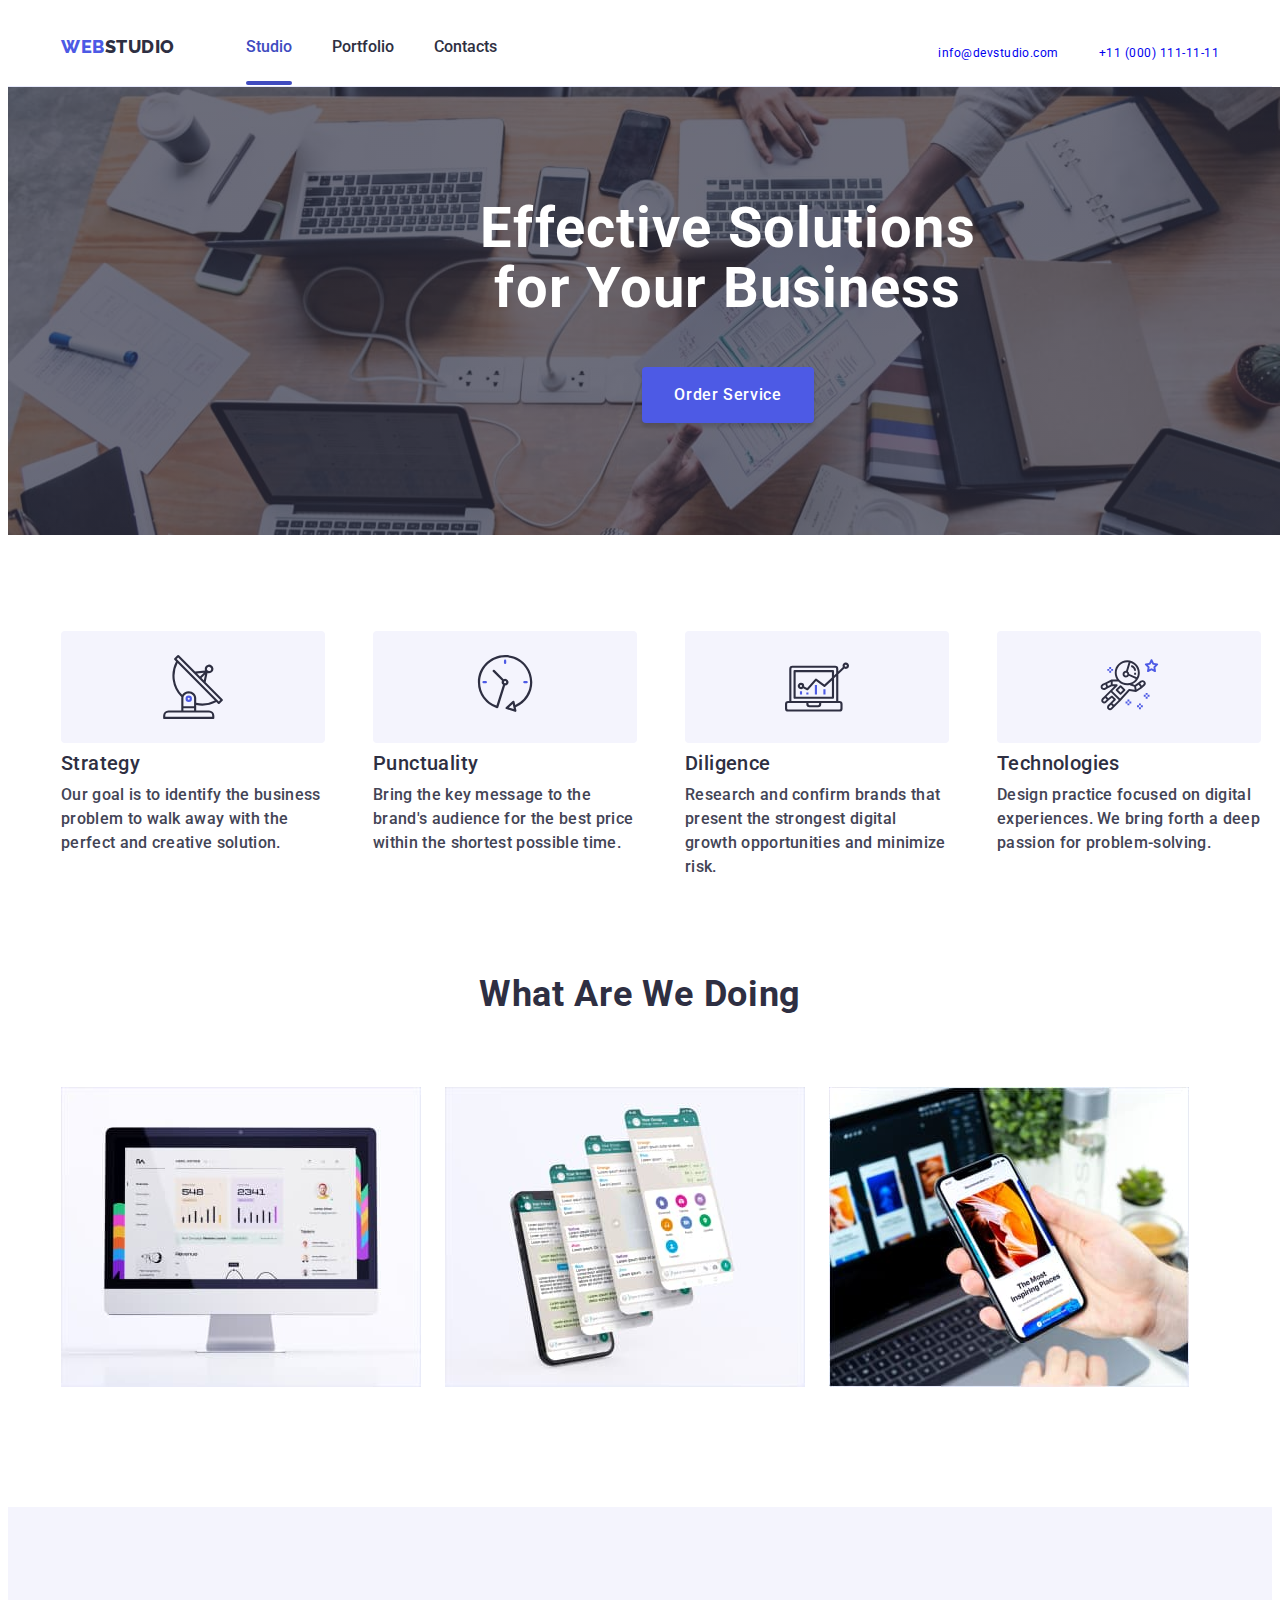
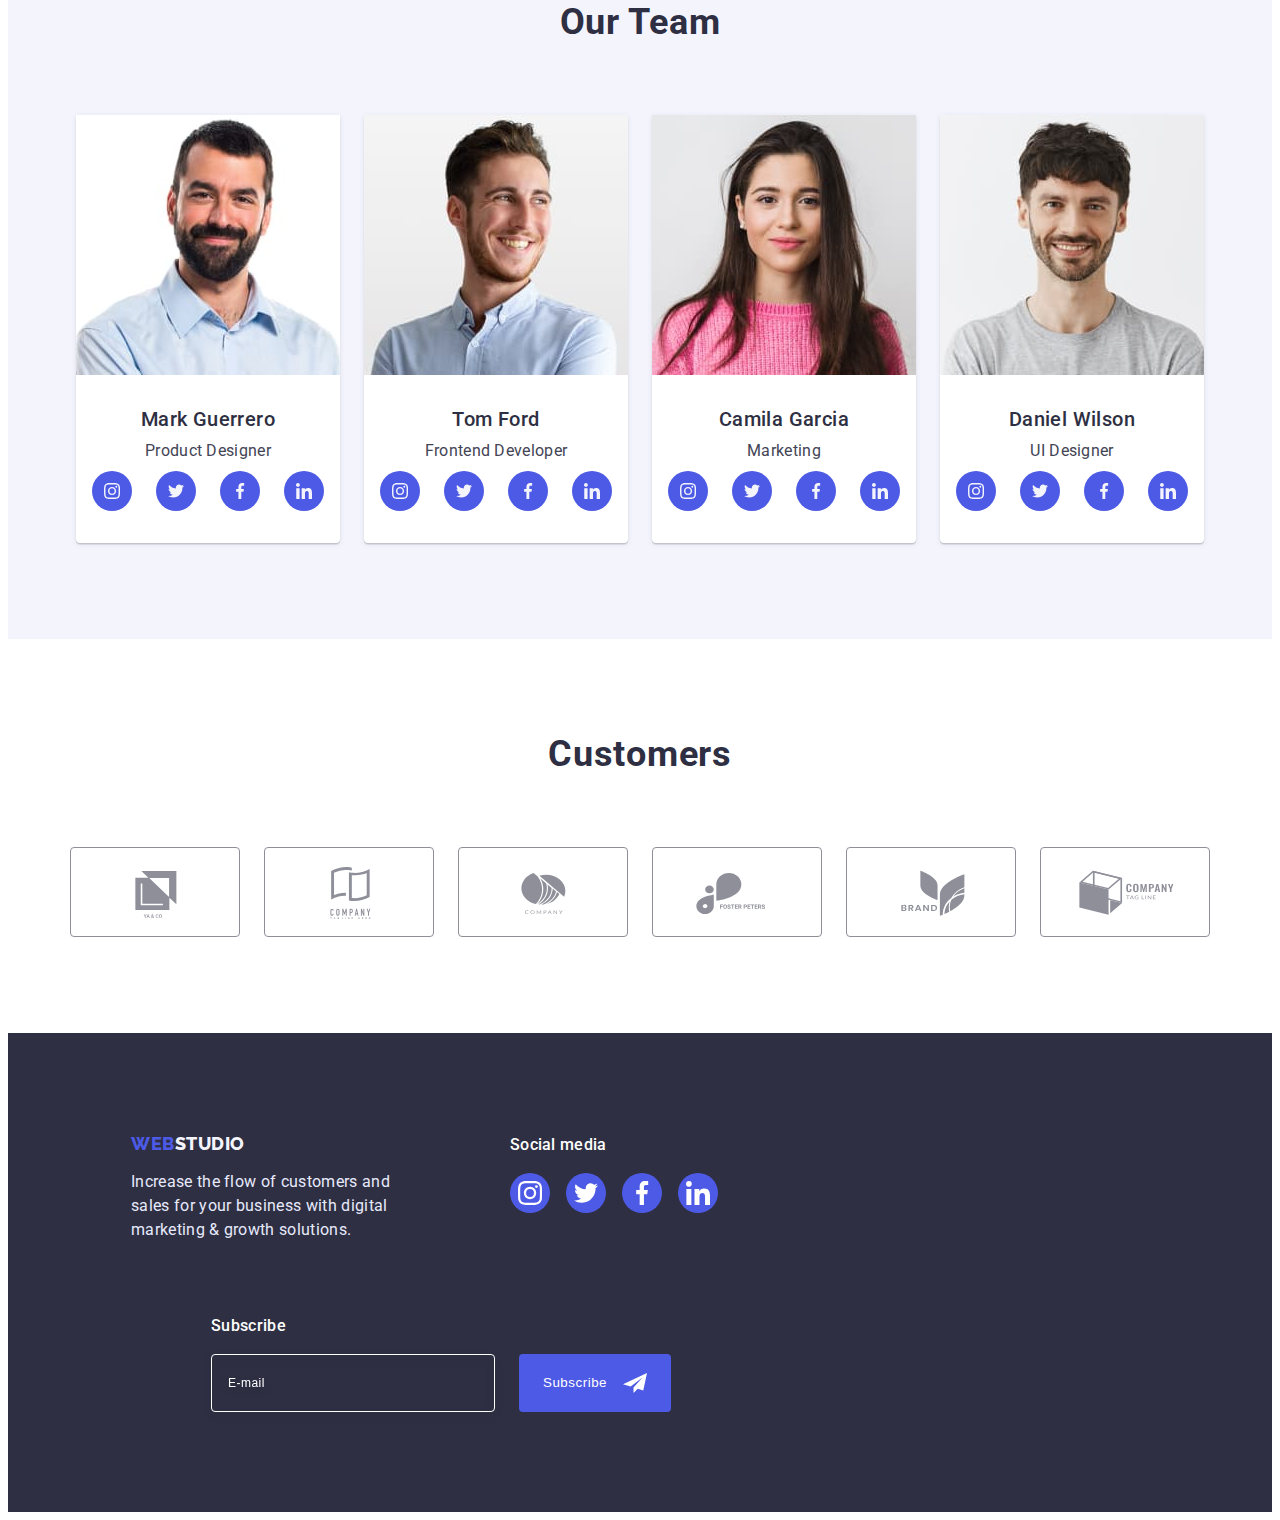
==== commit e83e80ed: "add footer media" ====
--- a/index.html
+++ b/index.html
@@ -241,7 +241,7 @@
 
     <!-- ----Section 1----- -->
 
-    <!-- <section class="content section">
+    <section class="content section">
       <div class="container">
         <h2 class="visually-hidden">Feature</h2>
 
@@ -298,11 +298,11 @@
           </li>
         </ul>
       </div>
-    </section> -->
+    </section>
 
     <!-- ----Section2---- -->
 
-    <!-- <section class="features">
+    <section class="features">
       <div class="container">
         <h2 class="features-title">What are we doing</h2>
         <ul class="features-list list">
@@ -335,11 +335,11 @@
           </li>
         </ul>
       </div>
-    </section> -->
+    </section>
 
     <!-- -----Section3----- -->
 
-    <!-- <section class="team section">
+    <section class="team section">
       <div class="container second">
         <h2 class="title-team">Our Team</h2>
         <ul class="list-team list">
@@ -521,10 +521,11 @@
           </li>
         </ul>
       </div>
-    </section> -->
+    </section>
 
     <!-- ---- Customers----- -->
-    <!-- <section class="section customers">
+
+    <section class="section customers">
       <div class="container">
         <h2 class="title-customers">Customers</h2>
         <ul class="customers-list list">
@@ -572,12 +573,12 @@
           </li>
         </ul>
       </div>
-    </section> -->
+    </section>
 
     <!-- Footer -->
 
-    <!-- <footer class="footer">
-      <div class="container">
+    <footer class="footer">
+      <div class="container footer-desc">
         <div class="footer-text-top">
           <a class="footer-link link" href="./index.html">
             <span>Web</span> Studio
@@ -588,7 +589,7 @@
             marketing & growth solutions.
           </p>
         </div>
-        <div>
+        <div class="footer-social">
           <p class="social-text">Social media</p>
 
           <ul class="footer-icons list">
@@ -642,7 +643,7 @@
           </div>
         </form>
       </div>
-    </footer> -->
+    </footer>
     <script src="js/modal.js"></script>
     <script src="js/mobile-menu.js"></script>
   </body>
--- a/css/styles.css
+++ b/css/styles.css
@@ -59,8 +59,8 @@
 }
 
 .section {
-  padding-top: 120px;
-  padding-bottom: 120px;
+  padding-top: 96px;
+  padding-bottom: 96px;
 }
 
 .header-top {
@@ -95,28 +95,11 @@
 
 /*--------Footer-------  */
 
-.footer-link {
-  font-family: "Raleway", sans-serif;
-  font-weight: 800;
-  font-size: 18px;
-  line-height: 1.17;
-  display: flex;
-  align-items: center;
-  letter-spacing: 0.03em;
-  text-transform: uppercase;
-  color: #f4f4fd;
-}
-
-.footer-link span {
-  line-height: 1.17;
-  color: var(--logo-color);
-}
-
 /* ----Hero----  */
 
 .hero {
-  padding-bottom: 188px;
-  padding-top: 188px;
+  padding-bottom: 112px;
+  padding-top: 112px;
 }
 
 .hero-title {
@@ -238,7 +221,9 @@
 
 /* ---Section2---  */
 
-/* .features-title {
+/*----- section3----  */
+
+/* .title-team {
   font-size: 36px;
   line-height: 1.11;
   letter-spacing: 0.02em;
@@ -246,41 +231,18 @@
   color: var(--main-title-color);
   margin-bottom: 72px;
   text-align: center;
-}
-
-.features {
-  padding-bottom: 120px;
-}
-
-.features-list {
-  display: flex;
-}
-.features-item:not(:last-child) {
-  margin-right: 24px;
-} */
-
-/*----- section3----  */
-
-.title-team {
-  font-size: 36px;
-  line-height: 1.11;
-  letter-spacing: 0.02em;
-  text-transform: capitalize;
-  color: var(--main-title-color);
-  margin-bottom: 72px;
-  text-align: center;
-}
-
-.team-subtitle {
+} */
+
+/* .team-subtitle {
   font-weight: 500;
   font-size: 20px;
   line-height: 1.2;
   letter-spacing: 0.02em;
   color: var(--main-title-color);
   text-align: center;
-}
-
-.team-text {
+} */
+
+/* .team-text {
   font-weight: 400;
   font-size: 16px;
   line-height: 1.5;
@@ -289,17 +251,8 @@
   margin-top: 8px;
   text-align: center;
   margin-bottom: 8px;
-}
-.team {
-  background-color: #f4f4fd;
-}
-
-.list-team {
-  display: flex;
-  flex-wrap: wrap;
-  gap: 24px;
-}
-
+} */
+/* 
 .item-team {
   flex-basis: calc ((100%-72)/4);
   box-shadow: 0px 1px 6px rgba(46, 47, 66, 0.08),
@@ -335,12 +288,12 @@
 
 .social-pic {
   fill: #f4f4fd;
-}
-
-.icon-team:hover,
+} */
+
+/* .icon-team:hover,
 .icon-team:focus {
   background-color: #404bbf;
-}
+} */
 
 /* ----customers----  */
 /* 
@@ -388,31 +341,30 @@
 
 /* ----footer----  */
 
-/* 
-.footer-text {
+/* .footer-text {
   font-size: 16px;
   line-height: 1.5;
   letter-spacing: 0.02em;
   color: #e7e9fc;
   margin-top: 16px;
-}
-
-.footer {
+} */
+
+/* .footer {
   background-color: #2e2f42;
   padding-top: 100px;
   padding-bottom: 100px;
-}
-
-.social-text {
+} */
+
+/* .social-text {
   font-size: 16px;
   font-weight: 500;
   line-height: 1.5;
   letter-spacing: 0.02em;
   color: #ffffff;
   margin-bottom: 16px;
-}
-
-.footer-link-list {
+} */
+
+/* .footer-link-list {
   display: flex;
   justify-content: center;
   align-items: center;
@@ -420,29 +372,124 @@
   height: 40px;
   border-radius: 50%;
   background-color: rgba(255, 255, 255, 0.1);
-}
-
-.footer .container {
-  display: flex;
-}
-
-.footer-icons {
+} */
+
+/* .footer {
+  display: flex;
+} */
+
+/* .footer-icons {
   display: flex;
   gap: 16px;
-}
-.footer-text-top {
+} */
+/* .footer-text-top {
   margin-right: 120px;
-}
-
-.footer-link-list {
+} */
+
+/* .footer-link-list {
   fill: #ffffff;
   transition-duration: 250ms;
   transition-timing-function: cubic-bezier(0.4, 0, 0.2, 1);
-}
-
-.footer-link-list:hover,
+} */
+
+/* .footer-link-list:hover,
 .footer-link-list:focus {
   background-color: #31d0aa;
+} */
+
+/* .form-fotter-title {
+  font-weight: 500;
+  line-height: 1.5;
+  letter-spacing: 0.02em;
+  color: #ffffff;
+  margin-left: 80px;
+}
+
+.footer-form-input {
+  background-color: transparent;
+  border: 1px solid #ffffff;
+  filter: drop-shadow(0px 4px 4px rgba(0, 0, 0, 0.15));
+  border-radius: 4px;
+  width: 264px;
+  height: 40px;
+  padding-top: 8px;
+  padding-left: 16px;
+  padding-bottom: 8px;
+  transition-property: border-color;
+  transition-duration: 250ms;
+  transition-timing-function: cubic-bezier(0.4, 0, 0.2, 1);
+  color: #ffffff;
+}
+
+.footer-form-input::placeholder {
+  font-size: 12px;
+  line-height: 2;
+  display: flex;
+  align-items: center;
+  letter-spacing: 0.04em;
+  color: #ffffff;
+}
+
+.footer-form-input:focus {
+  outline: none;
+  border-color: #4d5ae5;
+} */
+
+/* .fotter-flex {
+  display: flex;
+  justify-content: center;
+  margin-left: 80px;
+  margin-top: 16px;
+} */
+
+/* .form-fotter-button {
+  display: flex;
+  flex-direction: row;
+  justify-content: center;
+  align-items: center;
+  padding: 8px 24px;
+  gap: 16px;
+  background: #4d5ae5;
+  border-radius: 4px;
+  border: 0;
+  margin-left: 24px;
+  transition-property: background-color;
+  transition-duration: 250ms;
+  transition-timing-function: cubic-bezier(0.4, 0, 0.2, 1);
+} */
+/* 
+.form-fotter-button:hover,
+.form-fotter-button:focus {
+  background-color: #404bbf;
+} */
+
+/* .form-fotter-bth {
+  font-weight: 500;
+
+  line-height: 1.5;
+  display: flex;
+  align-items: center;
+  text-align: center;
+  letter-spacing: 0.04em;
+
+  color: #ffffff;
+}
+
+.footer-link {
+  font-family: "Raleway", sans-serif;
+  font-weight: 800;
+  font-size: 18px;
+  line-height: 1.17;
+  display: flex;
+  align-items: center;
+  letter-spacing: 0.03em;
+  text-transform: uppercase;
+  color: #f4f4fd;
+}
+
+.footer-link span {
+  line-height: 1.17;
+  color: var(--logo-color);
 } */
 
 /* ---Portfolio---  */
@@ -584,19 +631,6 @@
 }
 
 /* ---Backdrop---  */
-
-.backdrop {
-  position: fixed;
-  top: 0;
-  left: 0;
-  width: 100%;
-  height: 100%;
-  background-color: rgba(46, 47, 66, 0.4);
-  opacity: 1;
-  transition-property: opacity;
-  transition-duration: 250ms;
-  transition-timing-function: cubic-bezier(0.4, 0, 0.2, 1);
-}
 
 .modal {
   position: absolute;
@@ -799,84 +833,6 @@
   outline: #404bbf;
 }
 
-.form-fotter-title {
-  font-weight: 500;
-  line-height: 1.5;
-  letter-spacing: 0.02em;
-  color: #ffffff;
-  margin-left: 80px;
-}
-
-.footer-form-input {
-  background-color: transparent;
-  border: 1px solid #ffffff;
-  filter: drop-shadow(0px 4px 4px rgba(0, 0, 0, 0.15));
-  border-radius: 4px;
-  width: 264px;
-  height: 40px;
-  padding-top: 8px;
-  padding-left: 16px;
-  padding-bottom: 8px;
-  transition-property: border-color;
-  transition-duration: 250ms;
-  transition-timing-function: cubic-bezier(0.4, 0, 0.2, 1);
-  color: #ffffff;
-}
-
-.footer-form-input::placeholder {
-  font-size: 12px;
-  line-height: 2;
-  display: flex;
-  align-items: center;
-  letter-spacing: 0.04em;
-  color: #ffffff;
-}
-
-.footer-form-input:focus {
-  outline: none;
-  border-color: #4d5ae5;
-}
-
-.fotter-flex {
-  display: flex;
-  justify-content: center;
-  margin-left: 80px;
-  margin-top: 16px;
-}
-
-.form-fotter-button {
-  display: flex;
-  flex-direction: row;
-  justify-content: center;
-  align-items: center;
-  padding: 8px 24px;
-  gap: 16px;
-  background: #4d5ae5;
-  border-radius: 4px;
-  border: 0;
-  margin-left: 24px;
-  transition-property: background-color;
-  transition-duration: 250ms;
-  transition-timing-function: cubic-bezier(0.4, 0, 0.2, 1);
-}
-
-.form-fotter-button:hover,
-.form-fotter-button:focus {
-  background-color: #404bbf;
-}
-
-.form-fotter-bth {
-  font-weight: 500;
-
-  line-height: 1.5;
-  display: flex;
-  align-items: center;
-  text-align: center;
-  letter-spacing: 0.04em;
-
-  color: #ffffff;
-}
-
 .link-form-text {
   font-weight: 400;
   font-size: 12px;
--- a/css/mobile.css
+++ b/css/mobile.css
@@ -10,6 +10,19 @@
   line-height: 0;
 }
 
+.backdrop {
+  position: fixed;
+  top: 0;
+  left: 0;
+  width: 428px;
+  height: 432px;
+  background-color: rgba(46, 47, 66, 0.4);
+  opacity: 1;
+  transition-property: opacity;
+  transition-duration: 250ms;
+  transition-timing-function: cubic-bezier(0.4, 0, 0.2, 1);
+}
+
 @media screen and (min-width: 480px) {
   .container {
     width: 426px;
@@ -18,7 +31,7 @@
   }
 }
 
-@media screen and (max-width: 768px) {
+@media screen and (max-width: 767px) {
   .nav-list {
     display: none;
   }
@@ -122,28 +135,19 @@
     fill: #f4f4fd;
   }
 
-  .mailto {
-    line-height: 1.5;
-    letter-spacing: 0.02em;
-    color: var(--secondery-title-color);
-    transition-duration: 250ms;
-    transition-timing-function: cubic-bezier(0.4, 0, 0.2, 1);
-  }
-
-  .tel {
-    line-height: 1.5;
-    letter-spacing: 0.02em;
-    color: var(--secondery-title-color);
-    transition-duration: 250ms;
-    transition-timing-function: cubic-bezier(0.4, 0, 0.2, 1);
-  }
-
   /* Features */
+  .features {
+    display: none;
+  }
 
   .features-list-icons {
     display: none;
   }
 
+  .features-list {
+    display: none;
+  }
+
   .list-content {
     display: flex;
     flex-direction: column;
@@ -151,16 +155,15 @@
   }
 
   .content-subtitle {
-    font-size: 20px;
-    line-height: 1.2;
     letter-spacing: 0.02em;
     color: var(--main-title-color);
     margin-bottom: 8px;
+    text-align: center;
+    letter-spacing: 0.02em;
+    text-transform: capitalize;
     font-weight: 700;
     font-size: 36px;
-    text-align: center;
-    letter-spacing: 0.02em;
-    text-transform: capitalize;
+    line-height: 1.11;
   }
 
   .content-text {
@@ -187,13 +190,12 @@
 
   .customers-list {
     display: flex;
-    flex-direction: center;
-    align-items: flex-start;
     flex-wrap: wrap;
+    gap: 72px;
   }
 
   .customers-item {
-    flex-basis: calc((100%-32px) / 3);
+    width: calc((100% - 16px) / 3);
   }
 
   .customers-pic {
@@ -213,18 +215,266 @@
 
   /* Team  */
 
+  /* .team-img {
+    width: 100%;
+  } */
+
+  .title-team {
+    font-size: 36px;
+    line-height: 1.11;
+    letter-spacing: 0.02em;
+    text-transform: capitalize;
+    color: var(--main-title-color);
+    margin-bottom: 72px;
+    text-align: center;
+  }
+
+  .team-subtitle {
+    font-weight: 500;
+    font-size: 20px;
+    line-height: 1.2;
+    letter-spacing: 0.02em;
+    color: var(--main-title-color);
+    text-align: center;
+  }
+
+  .team-text {
+    font-weight: 400;
+    font-size: 16px;
+    line-height: 1.5;
+    letter-spacing: 0.02em;
+    color: var(--secondery-title-color);
+    margin-top: 8px;
+    text-align: center;
+    margin-bottom: 8px;
+  }
+
+  .item-team {
+    align-items: center;
+    flex-basis: calc ((100%-72)/4);
+    box-shadow: 0px 1px 6px rgba(46, 47, 66, 0.08),
+      0px 1px 1px rgba(46, 47, 66, 0.16), 0px 2px 1px rgba(46, 47, 66, 0.08);
+    border-radius: 0px 0px 4px 4px;
+    background: #ffffff;
+    transition-duration: 250ms;
+    transition-timing-function: cubic-bezier(0.4, 0, 0.2, 1);
+  }
+
+  .employees {
+    padding-top: 32px;
+    padding-bottom: 32px;
+  }
+
+  .social-icons {
+    display: flex;
+    justify-content: center;
+    gap: 24px;
+  }
+
+  .icon-team {
+    display: flex;
+    justify-content: center;
+    align-items: center;
+    width: 40px;
+    height: 40px;
+    border-radius: 50%;
+    background-color: #4d5ae5;
+    transition-duration: 250ms;
+    transition-timing-function: cubic-bezier(0.4, 0, 0.2, 1);
+  }
+
+  .social-pic {
+    fill: #f4f4fd;
+  }
+
   .team {
     padding-top: 72px;
     padding-bottom: 96px;
     background-color: #f4f4fd;
   }
 
-  /* .list-team {
-    padding-right: 82px;
-    padding-left: 82px;
-  } */
-
-  /* Header  */
+  .list-team {
+    display: flex;
+    flex-wrap: wrap;
+    flex-direction: column;
+    gap: 72px;
+  }
+
+  /* Footer  */
+
+  .footer {
+    display: flex;
+    align-items: center;
+    flex-direction: column;
+  }
+  .footer-desc {
+    display: flex;
+    align-items: center;
+    flex-direction: column;
+  }
+
+  .footer-text-top {
+    display: flex;
+    align-items: center;
+    flex-direction: column;
+  }
+
+  .form-fotter {
+    display: flex;
+    align-items: center;
+    flex-direction: column;
+  }
+
+  .fotter-flex {
+    display: flex;
+    align-items: center;
+    flex-direction: column;
+  }
+
+  .footer-text {
+    font-size: 16px;
+    line-height: 1.5;
+    letter-spacing: 0.02em;
+    color: #e7e9fc;
+    margin-top: 16px;
+    margin-bottom: 72px;
+  }
+
+  .footer {
+    background-color: #2e2f42;
+    padding-top: 96px;
+    padding-bottom: 96px;
+  }
+  .social-text {
+    font-size: 16px;
+    font-weight: 500;
+    line-height: 1.5;
+    letter-spacing: 0.02em;
+    color: #ffffff;
+    margin-bottom: 16px;
+    text-align: center;
+  }
+
+  .footer-link-list {
+    display: flex;
+    justify-content: center;
+    align-items: center;
+    width: 40px;
+    height: 40px;
+    border-radius: 50%;
+    background-color: #4d5ae5;
+  }
+
+  .footer-icons {
+    display: flex;
+    gap: 16px;
+  }
+  .footer-link-list {
+    fill: #ffffff;
+    transition-duration: 250ms;
+    transition-timing-function: cubic-bezier(0.4, 0, 0.2, 1);
+  }
+
+  .form-fotter-title {
+    display: flex;
+    flex-wrap: wrap;
+    font-weight: 500;
+    line-height: 1.5;
+    letter-spacing: 0.02em;
+    color: #ffffff;
+    text-align: center;
+    margin-bottom: 16px;
+  }
+
+  .footer-form-input {
+    background-color: transparent;
+    border: 1px solid #ffffff;
+    filter: drop-shadow(0px 4px 4px rgba(0, 0, 0, 0.15));
+    border-radius: 4px;
+    width: 398px;
+    max-width: 100%;
+    height: 40px;
+
+    padding-top: 8px;
+    padding-left: 16px;
+    padding-bottom: 8px;
+    transition-property: border-color;
+    transition-duration: 250ms;
+    transition-timing-function: cubic-bezier(0.4, 0, 0.2, 1);
+    color: #ffffff;
+  }
+
+  .footer-form-input::placeholder {
+    font-size: 12px;
+    line-height: 2;
+    display: flex;
+    align-items: center;
+    letter-spacing: 0.04em;
+    color: #ffffff;
+  }
+
+  .footer-form-input:focus {
+    outline: none;
+    border-color: #4d5ae5;
+    position: absolute;
+    width: 398px;
+    height: 40px;
+    opacity: 0.3;
+    border: 1px solid #ffffff;
+    filter: drop-shadow(0px 4px 4px rgba(0, 0, 0, 0.15));
+    border-radius: 4px;
+  }
+
+  .form-fotter-button {
+    display: flex;
+    flex-direction: row;
+    justify-content: center;
+    align-items: center;
+    padding: 8px 24px;
+    gap: 16px;
+    background: #4d5ae5;
+    border-radius: 4px;
+    border: 0;
+    margin-left: 24px;
+    transition-property: background-color;
+    transition-duration: 250ms;
+    transition-timing-function: cubic-bezier(0.4, 0, 0.2, 1);
+  }
+  .form-fotter-bth {
+    font-weight: 500;
+
+    line-height: 1.5;
+    display: flex;
+    align-items: center;
+    text-align: center;
+    letter-spacing: 0.04em;
+
+    color: #ffffff;
+  }
+
+  .footer-link {
+    font-family: "Raleway", sans-serif;
+    font-weight: 800;
+    font-size: 18px;
+    line-height: 1.17;
+    display: flex;
+    align-items: center;
+    letter-spacing: 0.03em;
+    text-transform: uppercase;
+    color: #f4f4fd;
+  }
+
+  .footer-link span {
+    line-height: 1.17;
+    color: var(--logo-color);
+  }
+
+  .footer-list {
+    margin-bottom: 72px;
+  }
+  .form-fotter-desc {
+    margin-bottom: 16px;
+  }
 
   /* Hero */
 
@@ -252,6 +502,4 @@
       background-image: url("../image/Darkmobilebg@2x.jpg");
     }
   }
-
-  /* Footer  */
 }
--- a/css/tablet.css
+++ b/css/tablet.css
@@ -1,4 +1,4 @@
-@media screen and (min-width: 768px) {
+@media screen and (min-width: 767px) {
   .container {
     width: 766px;
   }
@@ -36,8 +36,26 @@
     margin-top: 12px;
   }
 
+  .address-list {
+    font-family: "Roboto";
+    font-style: normal;
+    font-weight: 400;
+    font-size: 12px;
+    line-height: 1.17;
+    letter-spacing: 0.04em;
+    line-height: 1.5;
+    color: var(--secondery-title-color);
+    transition-duration: 250ms;
+    transition-timing-function: cubic-bezier(0.4, 0, 0.2, 1);
+  }
+
   /* Features */
-
+  .features-list {
+    display: none;
+  }
+  .features {
+    display: none;
+  }
   .features-list-icons {
     display: none;
   }
@@ -45,9 +63,11 @@
   .list-content {
     display: flex;
     flex-wrap: wrap;
+    justify-content: space-between;
+    gap: 24px;
   }
   .item-content {
-    flex-basis: calc((100%-48px) / 2);
+    width: calc((100% - 24px) / 2);
   }
 
   .content-subtitle {
@@ -71,14 +91,14 @@
 
   .customers-list {
     display: flex;
-    justify-content: center;
-    align-items: flex-start;
-
     flex-wrap: wrap;
     padding: 0px;
+    gap: 72px;
+    margin-right: 108px;
+    margin-left: 108px;
   }
   .customers-item {
-    flex-basis: calc((100%-36px) / 4);
+    width: calc((100% - 24px) / 4);
   }
   .title-customers {
     font-size: 36px;
@@ -98,8 +118,13 @@
     height: 88px;
     border: 1px solid #8e8f99;
     border-radius: 4px;
-
     color: #8e8f99;
+    transition-duration: 250ms;
+    transition-timing-function: cubic-bezier(0.4, 0, 0.2, 1);
+  }
+
+  .customers-icons {
+    fill: currentColor;
   }
 
   /* Team  */
@@ -110,6 +135,16 @@
     line-height: 1.2;
     letter-spacing: 0.02em;
     color: var(--main-title-color);
+    text-align: center;
+  }
+
+  .title-team {
+    font-size: 36px;
+    line-height: 1.11;
+    letter-spacing: 0.02em;
+    text-transform: capitalize;
+    color: var(--main-title-color);
+    margin-bottom: 72px;
     text-align: center;
   }
 
@@ -131,7 +166,7 @@
     display: flex;
     flex-wrap: wrap;
     justify-content: center;
-    align-items: center.;
+    align-items: center;
     gap: 24px;
   }
 
@@ -176,6 +211,8 @@
 
   .sec-hero {
     width: 768px;
+    margin-right: auto;
+    margin-left: auto;
     background-image: linear-gradient(
         rgba(46, 47, 66, 0.7),
         rgba(46, 47, 66, 0.7)
@@ -192,4 +229,146 @@
       background-image: url("../image/Darktabletbg@2x.jpg");
     }
   }
+
+  /* Footer  */
+
+  .footer-link {
+    font-family: "Raleway", sans-serif;
+    font-weight: 800;
+    font-size: 18px;
+    line-height: 1.17;
+    display: flex;
+    align-items: center;
+    letter-spacing: 0.03em;
+    text-transform: uppercase;
+    color: #f4f4fd;
+  }
+
+  .footer-link span {
+    line-height: 1.17;
+    color: var(--logo-color);
+  }
+
+  .footer-text {
+    font-size: 16px;
+    line-height: 1.5;
+    letter-spacing: 0.02em;
+    color: #e7e9fc;
+    margin-top: 16px;
+  }
+
+  .footer {
+    background-color: #2e2f42;
+    padding-top: 96px;
+    padding-bottom: 96px;
+  }
+
+  .footer-desc {
+    display: flex;
+    flex-wrap: wrap;
+    margin-left: 108px;
+  }
+
+  .social-text {
+    font-size: 16px;
+    font-weight: 500;
+    line-height: 1.5;
+    letter-spacing: 0.02em;
+    color: #ffffff;
+    margin-bottom: 16px;
+  }
+
+  .footer-link-list {
+    display: flex;
+    justify-content: center;
+    align-items: center;
+    width: 40px;
+    height: 40px;
+    border-radius: 50%;
+    background-color: #4d5ae5;
+  }
+
+  .footer {
+    display: flex;
+  }
+
+  .footer-icons {
+    display: flex;
+    gap: 16px;
+  }
+  .footer-text-top {
+    margin-right: 24px;
+    margin-bottom: 72px;
+  }
+
+  .footer-link-list {
+    fill: #ffffff;
+    transition-duration: 250ms;
+    transition-timing-function: cubic-bezier(0.4, 0, 0.2, 1);
+  }
+
+  .form-fotter-title {
+    font-weight: 500;
+    line-height: 1.5;
+    letter-spacing: 0.02em;
+    color: #ffffff;
+    margin-bottom: 16px;
+  }
+
+  .footer-form-input {
+    background-color: transparent;
+    border: 1px solid #ffffff;
+    filter: drop-shadow(0px 4px 4px rgba(0, 0, 0, 0.15));
+    border-radius: 4px;
+    width: 264px;
+    height: 40px;
+    padding-top: 8px;
+    padding-left: 16px;
+    padding-bottom: 8px;
+    transition-property: border-color;
+    transition-duration: 250ms;
+    transition-timing-function: cubic-bezier(0.4, 0, 0.2, 1);
+    color: #ffffff;
+  }
+
+  .footer-form-input::placeholder {
+    font-size: 12px;
+    line-height: 2;
+    display: flex;
+    align-items: center;
+    letter-spacing: 0.04em;
+    color: #ffffff;
+  }
+
+  .fotter-flex {
+    display: flex;
+  }
+
+  .form-fotter-button {
+    display: flex;
+    flex-direction: row;
+    justify-content: center;
+    align-items: center;
+    padding: 8px 24px;
+    gap: 16px;
+    background: #4d5ae5;
+    border-radius: 4px;
+    border: 0;
+    margin-left: 24px;
+    transition-property: background-color;
+    transition-duration: 250ms;
+    transition-timing-function: cubic-bezier(0.4, 0, 0.2, 1);
+  }
+
+  .form-fotter-bth {
+    font-weight: 500;
+
+    line-height: 1.5;
+    display: flex;
+    align-items: center;
+    text-align: center;
+    letter-spacing: 0.04em;
+
+    color: #ffffff;
+  }
 }
--- a/css/desktop.css
+++ b/css/desktop.css
@@ -86,6 +86,31 @@
     margin-bottom: 8px;
   }
 
+  .features-title {
+    font-size: 36px;
+    line-height: 1.11;
+    letter-spacing: 0.02em;
+    text-transform: capitalize;
+    color: var(--main-title-color);
+    margin-bottom: 72px;
+    text-align: center;
+  }
+
+  .features {
+    padding-bottom: 120px;
+  }
+
+  .features {
+    display: block;
+  }
+
+  .features-list {
+    display: flex;
+  }
+  .features-item:not(:last-child) {
+    margin-right: 24px;
+  }
+
   .item-content:not(:last-child) {
     margin-right: 24px;
   }
@@ -113,6 +138,7 @@
     flex-direction: row;
     padding: 0px;
     gap: 24px;
+    flex-wrap: nowrap;
   }
 
   .title-customers {
@@ -139,7 +165,7 @@
   }
 
   .customers-item {
-    flex-basis: content;
+    justify-content: center;
   }
 
   .customers-pic:hover,
@@ -175,6 +201,21 @@
   }
   .team {
     background-color: #f4f4fd;
+  }
+
+  .item-team {
+    flex-basis: calc ((100%-72)/4);
+    box-shadow: 0px 1px 6px rgba(46, 47, 66, 0.08),
+      0px 1px 1px rgba(46, 47, 66, 0.16), 0px 2px 1px rgba(46, 47, 66, 0.08);
+    border-radius: 0px 0px 4px 4px;
+    background: #ffffff;
+    transition-duration: 250ms;
+    transition-timing-function: cubic-bezier(0.4, 0, 0.2, 1);
+  }
+
+  .icon-team:hover,
+  .icon-team:focus {
+    background-color: #404bbf;
   }
 
   .list-team {
@@ -246,4 +287,154 @@
   }
 
   /* Footer  */
+  .footer-link {
+    font-family: "Raleway", sans-serif;
+    font-weight: 800;
+    font-size: 18px;
+    line-height: 1.17;
+    display: flex;
+    align-items: center;
+    letter-spacing: 0.03em;
+    text-transform: uppercase;
+    color: #f4f4fd;
+  }
+
+  .footer-link span {
+    line-height: 1.17;
+    color: var(--logo-color);
+  }
+
+  .footer-text {
+    font-size: 16px;
+    line-height: 1.5;
+    letter-spacing: 0.02em;
+    color: #e7e9fc;
+    margin-top: 16px;
+  }
+
+  .footer {
+    background-color: #2e2f42;
+    padding-top: 100px;
+    padding-bottom: 100px;
+  }
+
+  .social-text {
+    font-size: 16px;
+    font-weight: 500;
+    line-height: 1.5;
+    letter-spacing: 0.02em;
+    color: #ffffff;
+    margin-bottom: 16px;
+  }
+
+  .footer-link-list {
+    display: flex;
+    justify-content: center;
+    align-items: center;
+    width: 40px;
+    height: 40px;
+    border-radius: 50%;
+    background-color: #4d5ae5;
+  }
+
+  .footer .container {
+    display: flex;
+  }
+
+  .footer-icons {
+    display: flex;
+    gap: 16px;
+  }
+  .footer-text-top {
+    margin-right: 120px;
+  }
+
+  .footer-link-list {
+    fill: #ffffff;
+    transition-duration: 250ms;
+    transition-timing-function: cubic-bezier(0.4, 0, 0.2, 1);
+  }
+
+  .footer-link-list:hover,
+  .footer-link-list:focus {
+    background-color: #31d0aa;
+  }
+
+  .form-fotter-title {
+    font-weight: 500;
+    line-height: 1.5;
+    letter-spacing: 0.02em;
+    color: #ffffff;
+    margin-left: 80px;
+  }
+
+  .footer-form-input {
+    background-color: transparent;
+    border: 1px solid #ffffff;
+    filter: drop-shadow(0px 4px 4px rgba(0, 0, 0, 0.15));
+    border-radius: 4px;
+    width: 264px;
+    height: 40px;
+    padding-top: 8px;
+    padding-left: 16px;
+    padding-bottom: 8px;
+    transition-property: border-color;
+    transition-duration: 250ms;
+    transition-timing-function: cubic-bezier(0.4, 0, 0.2, 1);
+    color: #ffffff;
+  }
+
+  .footer-form-input::placeholder {
+    font-size: 12px;
+    line-height: 2;
+    display: flex;
+    align-items: center;
+    letter-spacing: 0.04em;
+    color: #ffffff;
+  }
+
+  .footer-form-input:focus {
+    outline: none;
+    border-color: #4d5ae5;
+  }
+
+  .fotter-flex {
+    display: flex;
+    justify-content: center;
+    margin-left: 80px;
+    margin-top: 16px;
+  }
+
+  .form-fotter-button {
+    display: flex;
+    flex-direction: row;
+    justify-content: center;
+    align-items: center;
+    padding: 8px 24px;
+    gap: 16px;
+    background: #4d5ae5;
+    border-radius: 4px;
+    border: 0;
+    margin-left: 24px;
+    transition-property: background-color;
+    transition-duration: 250ms;
+    transition-timing-function: cubic-bezier(0.4, 0, 0.2, 1);
+  }
+
+  .form-fotter-button:hover,
+  .form-fotter-button:focus {
+    background-color: #404bbf;
+  }
+
+  .form-fotter-bth {
+    font-weight: 500;
+
+    line-height: 1.5;
+    display: flex;
+    align-items: center;
+    text-align: center;
+    letter-spacing: 0.04em;
+
+    color: #ffffff;
+  }
 }
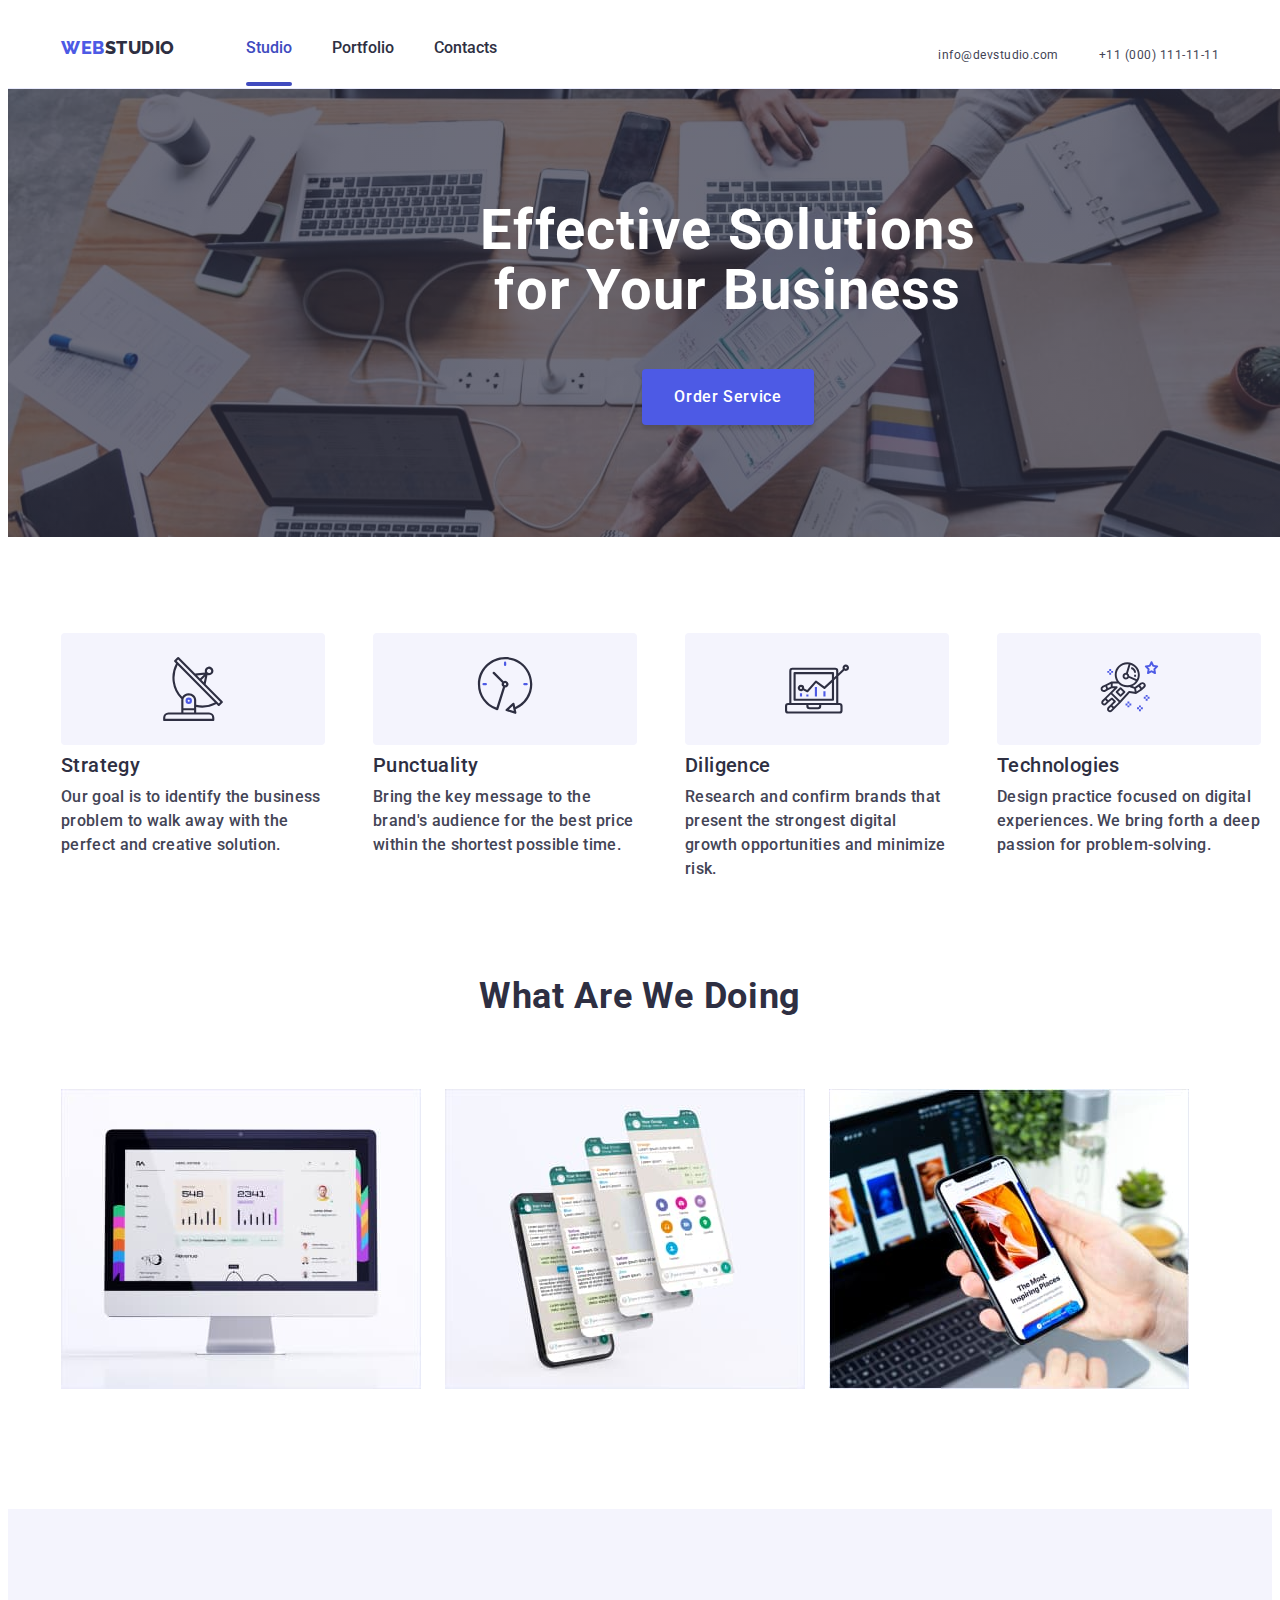
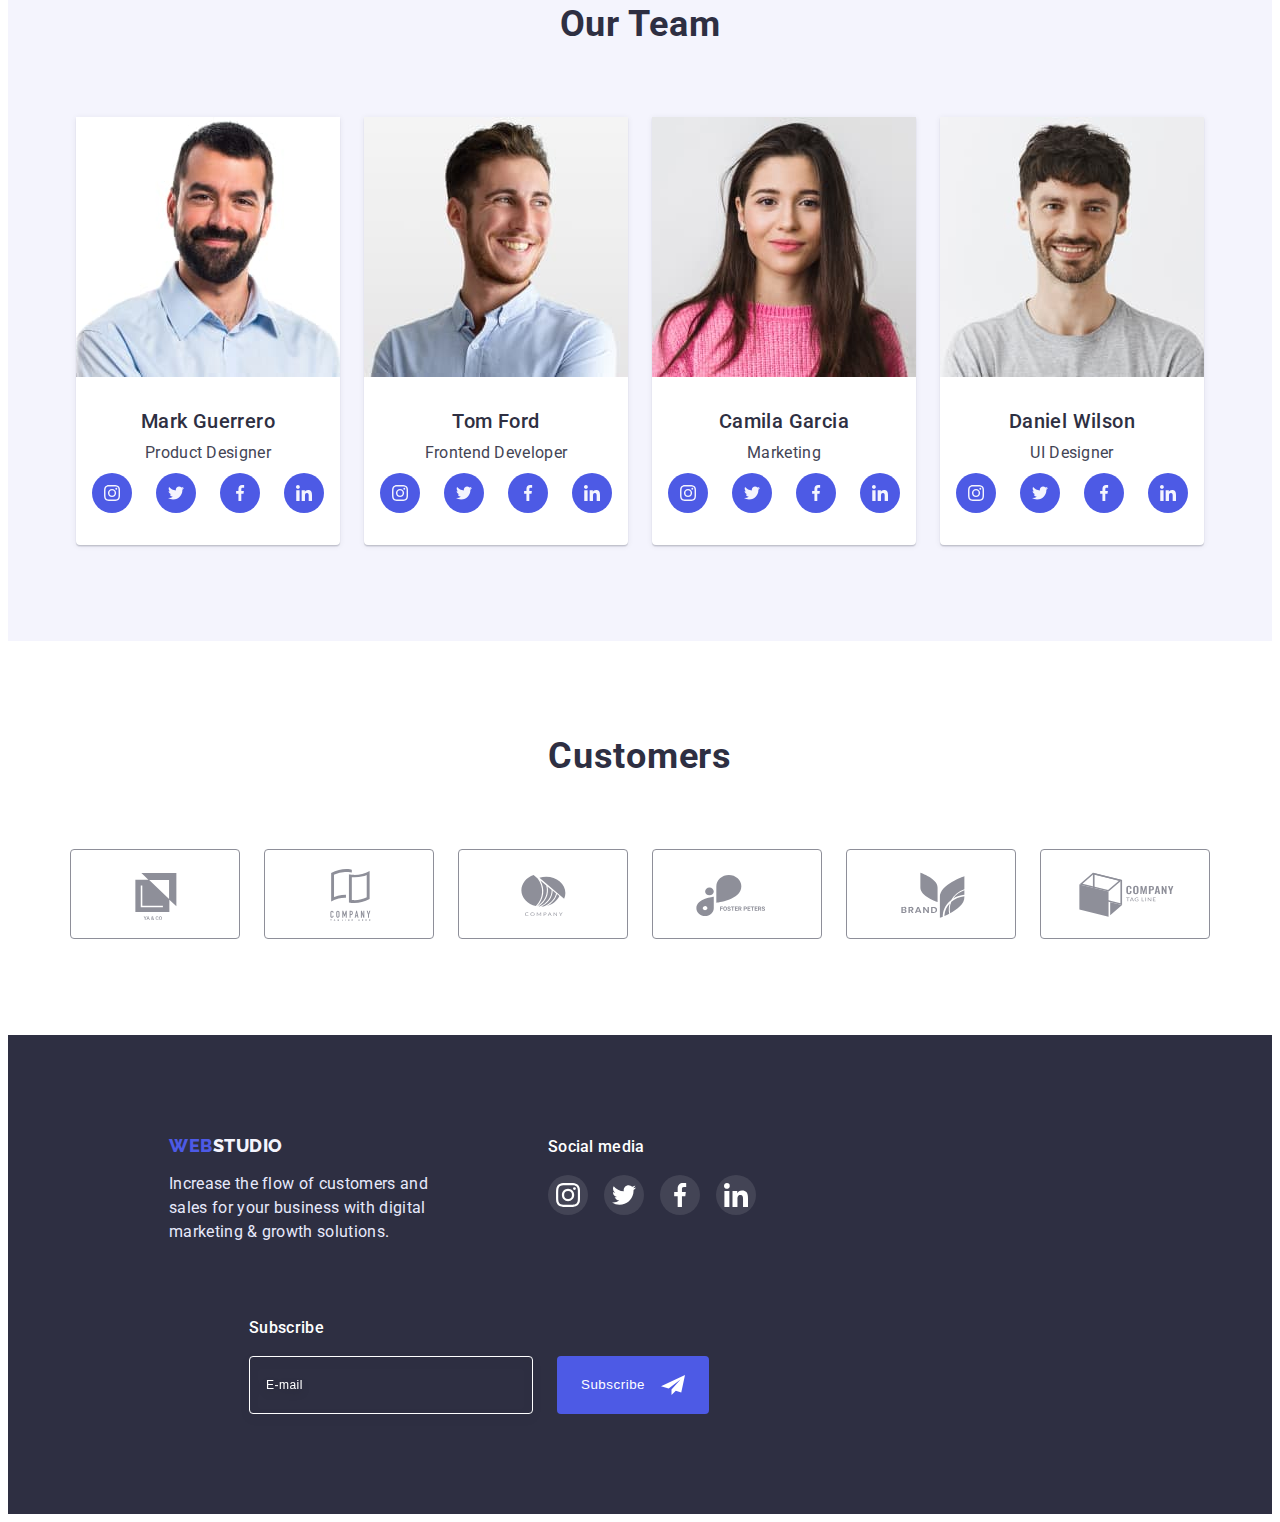
==== commit a4442f7c: "fexed customers footer mobil" ====
--- a/index.html
+++ b/index.html
@@ -78,7 +78,12 @@
           </button>
           <ul class="mobil-menu-nav-list list">
             <li>
-              <a class="mobil-menu-nav-list-link link" href=" ">Studio</a>
+              <a
+                class="mobil-menu-nav-list-link link"
+                href=" "
+                style="color: #404bbf"
+                >Studio</a
+              >
             </li>
             <li>
               <a class="mobil-menu-nav-list-link link" href=" "> Portfolio</a>
@@ -91,16 +96,16 @@
           <div class="mobil-menu-social-list">
             <ul class="mobil-menu-list-contacts list">
               <li>
+                <a class="mobil-menu-link link" href="tel:+110001111111"
+                  >+11 (000) 111-11-11</a
+                >
+              </li>
+              <li>
                 <a
-                  class="mobil-menu-link link"
+                  class="mobil-menu-link-email link"
                   href="mailto:info@devstudio.com "
                 >
                   info@devstudio.com</a
-                >
-              </li>
-              <li>
-                <a class="mobil-menu-link link" href="tel:+110001111111"
-                  >+11 (000) 111-11-11</a
                 >
               </li>
             </ul>
@@ -578,70 +583,72 @@
     <!-- Footer -->
 
     <footer class="footer">
-      <div class="container footer-desc">
-        <div class="footer-text-top">
-          <a class="footer-link link" href="./index.html">
-            <span>Web</span> Studio
-          </a>
-          <p class="footer-text">
-            Increase the flow of customers and <br />
-            sales for your business with digital <br />
-            marketing & growth solutions.
-          </p>
+      <div class="container">
+        <div class="footer-desc">
+          <div class="footer-text-top">
+            <a class="footer-link link" href="./index.html">
+              <span>Web</span> Studio
+            </a>
+            <p class="footer-text">
+              Increase the flow of customers and <br />
+              sales for your business with digital <br />
+              marketing & growth solutions.
+            </p>
+          </div>
+          <div class="footer-social">
+            <p class="social-text">Social media</p>
+
+            <ul class="footer-icons list">
+              <li class="footer-list">
+                <a class="footer-link-list" href="">
+                  <svg class="footer-pic" width="24" height="24">
+                    <use href="./images/icons.svg.svg#icon-instagram"></use>
+                  </svg>
+                </a>
+              </li>
+              <li class="footer-list">
+                <a class="footer-link-list" href="">
+                  <svg class="footer-pic" width="24" height="24">
+                    <use href="./images/icons.svg.svg#icon-twitter"></use>
+                  </svg>
+                </a>
+              </li>
+              <li class="footer-list">
+                <a class="footer-link-list" href="">
+                  <svg class="footer-pic" width="24" height="24">
+                    <use href="./images/icons.svg.svg#icon-facebook"></use>
+                  </svg>
+                </a>
+              </li>
+              <li class="footer-list">
+                <a class="footer-link-list" href="">
+                  <svg class="footer-pic" width="24" height="24">
+                    <use href="./images/icons.svg.svg#icon-linkedin"></use>
+                  </svg>
+                </a>
+              </li>
+            </ul>
+          </div>
+          <form class="form-fotter">
+            <p class="form-fotter-title">Subscribe</p>
+
+            <div class="fotter-flex">
+              <label class="form-fotter-desc">
+                <input
+                  class="footer-form-input"
+                  type="email"
+                  placeholder="E-mail"
+                />
+              </label>
+              <button type="submit" class="form-fotter-button">
+                <span class="form-fotter-bth"> Subscribe </span>
+                <svg class="form-pic" width="24" height="24">
+                  <use href="./images/icons.svg.svg#icon-Frame-3 "></use>
+                </svg>
+              </button>
+            </div>
+          </form>
         </div>
-        <div class="footer-social">
-          <p class="social-text">Social media</p>
-
-          <ul class="footer-icons list">
-            <li class="footer-list">
-              <a class="footer-link-list" href="">
-                <svg class="footer-pic" width="24" height="24">
-                  <use href="./images/icons.svg.svg#icon-instagram"></use>
-                </svg>
-              </a>
-            </li>
-            <li class="footer-list">
-              <a class="footer-link-list" href="">
-                <svg class="footer-pic" width="24" height="24">
-                  <use href="./images/icons.svg.svg#icon-twitter"></use>
-                </svg>
-              </a>
-            </li>
-            <li class="footer-list">
-              <a class="footer-link-list" href="">
-                <svg class="footer-pic" width="24" height="24">
-                  <use href="./images/icons.svg.svg#icon-facebook"></use>
-                </svg>
-              </a>
-            </li>
-            <li class="footer-list">
-              <a class="footer-link-list" href="">
-                <svg class="footer-pic" width="24" height="24">
-                  <use href="./images/icons.svg.svg#icon-linkedin"></use>
-                </svg>
-              </a>
-            </li>
-          </ul>
-        </div>
-        <form class="form-fotter">
-          <p class="form-fotter-title">Subscribe</p>
-
-          <div class="fotter-flex">
-            <label class="form-fotter-desc">
-              <input
-                class="footer-form-input"
-                type="email"
-                placeholder="E-mail"
-              />
-            </label>
-            <button type="submit" class="form-fotter-button">
-              <span class="form-fotter-bth"> Subscribe </span>
-              <svg class="form-pic" width="24" height="24">
-                <use href="./images/icons.svg.svg#icon-Frame-3 "></use>
-              </svg>
-            </button>
-          </div>
-        </form>
       </div>
     </footer>
     <script src="js/modal.js"></script>
--- a/css/styles.css
+++ b/css/styles.css
@@ -632,6 +632,19 @@
 
 /* ---Backdrop---  */
 
+.backdrop {
+  position: fixed;
+  top: 0;
+  left: 0;
+  width: 100%;
+  height: 100%;
+  background-color: rgba(46, 47, 66, 0.4);
+  opacity: 1;
+  transition-property: opacity;
+  transition-duration: 250ms;
+  transition-timing-function: cubic-bezier(0.4, 0, 0.2, 1);
+}
+
 .modal {
   position: absolute;
   top: 50%;
--- a/css/mobile.css
+++ b/css/mobile.css
@@ -10,25 +10,16 @@
   line-height: 0;
 }
 
-.backdrop {
-  position: fixed;
-  top: 0;
-  left: 0;
-  width: 428px;
-  height: 432px;
-  background-color: rgba(46, 47, 66, 0.4);
-  opacity: 1;
-  transition-property: opacity;
-  transition-duration: 250ms;
-  transition-timing-function: cubic-bezier(0.4, 0, 0.2, 1);
-}
-
 @media screen and (min-width: 480px) {
   .container {
     width: 426px;
     margin-right: auto;
     margin-left: auto;
   }
+
+  .footer-form-input {
+    width: 396px;
+  }
 }
 
 @media screen and (max-width: 767px) {
@@ -47,7 +38,7 @@
     height: 100%;
     top: 0;
     left: 0;
-    background-color: #8e8f99;
+    background-color: #ffffff;
     z-index: 1000;
     opacity: 0;
     visibility: hidden;
@@ -73,7 +64,7 @@
     display: flex;
     justify-content: center;
     align-items: center;
-    background-color: #e7e9fc;
+    background-color: #ffffff;
     width: 24px;
     height: 24px;
     border: 1px solid rgba(0, 0, 0, 0.1);
@@ -107,6 +98,7 @@
     line-height: 1.11;
     letter-spacing: 0.02em;
     text-transform: capitalize;
+    color: #2e2f42;
   }
 
   .menu-mobil-social {
@@ -134,6 +126,28 @@
   .mobil-menu-social-link-pic {
     fill: #f4f4fd;
   }
+  .mobil-menu-link {
+    font-style: normal;
+    font-weight: 700;
+    font-size: 36px;
+    line-height: 1.11;
+    letter-spacing: 0.02em;
+    text-transform: capitalize;
+    color: #4d5ae5;
+    flex: none;
+    order: 0;
+    flex-grow: 0;
+  }
+
+  .mobil-menu-link-email {
+    font-family: "Roboto";
+    font-style: normal;
+    font-weight: 500;
+    font-size: 20px;
+    line-height: 1.2;
+    letter-spacing: 0.02em;
+    color: #434455;
+  }
 
   /* Features */
   .features {
@@ -191,11 +205,12 @@
   .customers-list {
     display: flex;
     flex-wrap: wrap;
-    gap: 72px;
-  }
-
-  .customers-item {
-    width: calc((100% - 16px) / 3);
+    row-gap: 72px;
+    column-gap: 16px;
+    justify-content: center;
+    align-items: center;
+    align-content: center;
+    margin-top: 72px;
   }
 
   .customers-pic {
@@ -215,10 +230,6 @@
 
   /* Team  */
 
-  /* .team-img {
-    width: 100%;
-  } */
-
   .title-team {
     font-size: 36px;
     line-height: 1.11;
@@ -251,13 +262,12 @@
 
   .item-team {
     align-items: center;
-    flex-basis: calc ((100%-72)/4);
     box-shadow: 0px 1px 6px rgba(46, 47, 66, 0.08),
       0px 1px 1px rgba(46, 47, 66, 0.16), 0px 2px 1px rgba(46, 47, 66, 0.08);
     border-radius: 0px 0px 4px 4px;
     background: #ffffff;
-    transition-duration: 250ms;
-    transition-timing-function: cubic-bezier(0.4, 0, 0.2, 1);
+    display: flex;
+    flex-direction: column;
   }
 
   .employees {
@@ -295,8 +305,9 @@
 
   .list-team {
     display: flex;
-    flex-wrap: wrap;
-    flex-direction: column;
+    flex-direction: column;
+    align-items: center;
+    padding: 0px;
     gap: 72px;
   }
 
@@ -328,6 +339,7 @@
   .fotter-flex {
     display: flex;
     align-items: center;
+    justify-content: center;
     flex-direction: column;
   }
 
@@ -387,21 +399,21 @@
   }
 
   .footer-form-input {
+    display: flex;
+    align-items: center;
+    max-width: 362px;
+    height: 40px;
     background-color: transparent;
     border: 1px solid #ffffff;
     filter: drop-shadow(0px 4px 4px rgba(0, 0, 0, 0.15));
     border-radius: 4px;
-    width: 398px;
-    max-width: 100%;
-    height: 40px;
-
     padding-top: 8px;
     padding-left: 16px;
     padding-bottom: 8px;
     transition-property: border-color;
     transition-duration: 250ms;
     transition-timing-function: cubic-bezier(0.4, 0, 0.2, 1);
-    color: #ffffff;
+    color: rgba(255, 255, 255, 0.6);
   }
 
   .footer-form-input::placeholder {
@@ -427,7 +439,6 @@
 
   .form-fotter-button {
     display: flex;
-    flex-direction: row;
     justify-content: center;
     align-items: center;
     padding: 8px 24px;
@@ -435,7 +446,6 @@
     background: #4d5ae5;
     border-radius: 4px;
     border: 0;
-    margin-left: 24px;
     transition-property: background-color;
     transition-duration: 250ms;
     transition-timing-function: cubic-bezier(0.4, 0, 0.2, 1);
@@ -478,21 +488,31 @@
 
   /* Hero */
 
+  .hero-title {
+    font-size: 36px;
+    line-height: 1.07;
+    text-align: center;
+    letter-spacing: 0.02em;
+    color: #ffffff;
+    margin-bottom: 48px;
+  }
+
   .sec-hero {
+    display: flex;
+    justify-content: center;
+    padding-top: 112px;
+    padding-bottom: 112px;
+    background-color: rgba(46, 47, 66, 0.7);
     margin-left: auto;
     margin-right: auto;
-    padding-right: 15px;
-    padding-left: 15px;
-    width: 428px;
     background-image: linear-gradient(
         rgba(46, 47, 66, 0.7),
         rgba(46, 47, 66, 0.7)
       ),
       url(../image/Darkmobilebg1x.jpg);
-    background-size: 428px 432px;
-    background-color: rgba(46, 47, 66, 0.7);
     background-repeat: no-repeat;
-    background-position: center center;
+    background-position: center;
+    background-size: cover;
   }
 
   @media screen and (min-device-pixel-ratio: 2) and (max-width: 767px),
--- a/css/tablet.css
+++ b/css/tablet.css
@@ -36,7 +36,17 @@
     margin-top: 12px;
   }
 
-  .address-list {
+  .nav-link {
+    font-weight: 500;
+    font-size: 16px;
+    line-height: 1.5;
+    color: var(--main-title-color);
+    position: relative;
+    transition-duration: 250ms;
+    transition-timing-function: cubic-bezier(0.4, 0, 0.2, 1);
+  }
+
+  .mailto {
     font-family: "Roboto";
     font-style: normal;
     font-weight: 400;
@@ -49,6 +59,35 @@
     transition-timing-function: cubic-bezier(0.4, 0, 0.2, 1);
   }
 
+  .tel {
+    font-family: "Roboto";
+    font-style: normal;
+    font-weight: 400;
+    font-size: 12px;
+    line-height: 1.17;
+    letter-spacing: 0.04em;
+    line-height: 1.5;
+    color: var(--secondery-title-color);
+    transition-duration: 250ms;
+    transition-timing-function: cubic-bezier(0.4, 0, 0.2, 1);
+  }
+
+  .current::after {
+    content: "";
+    display: block;
+    width: 100%;
+    height: 4px;
+    position: absolute;
+    left: 0px;
+    top: 44px;
+    background: #404bbf;
+    border-radius: 2px;
+  }
+
+  .current {
+    color: #404bbf;
+  }
+
   /* Features */
   .features-list {
     display: none;
@@ -208,7 +247,10 @@
   }
 
   /* Hero  */
-
+  .hero {
+    padding-bottom: 112px;
+    padding-top: 112px;
+  }
   .sec-hero {
     width: 768px;
     margin-right: auto;
@@ -259,8 +301,8 @@
 
   .footer {
     background-color: #2e2f42;
-    padding-top: 96px;
-    padding-bottom: 96px;
+    padding-top: 100px;
+    padding-bottom: 100px;
   }
 
   .footer-desc {
@@ -286,10 +328,6 @@
     height: 40px;
     border-radius: 50%;
     background-color: #4d5ae5;
-  }
-
-  .footer {
-    display: flex;
   }
 
   .footer-icons {
--- a/css/desktop.css
+++ b/css/desktop.css
@@ -267,7 +267,10 @@
   }
 
   /* Hero  */
-
+  .hero {
+    padding-bottom: 112px;
+    padding-top: 112px;
+  }
   .sec-hero {
     width: 1440px;
     background-size: 1440px 600px;
@@ -287,22 +290,6 @@
   }
 
   /* Footer  */
-  .footer-link {
-    font-family: "Raleway", sans-serif;
-    font-weight: 800;
-    font-size: 18px;
-    line-height: 1.17;
-    display: flex;
-    align-items: center;
-    letter-spacing: 0.03em;
-    text-transform: uppercase;
-    color: #f4f4fd;
-  }
-
-  .footer-link span {
-    line-height: 1.17;
-    color: var(--logo-color);
-  }
 
   .footer-text {
     font-size: 16px;
@@ -326,7 +313,6 @@
     color: #ffffff;
     margin-bottom: 16px;
   }
-
   .footer-link-list {
     display: flex;
     justify-content: center;
@@ -334,10 +320,10 @@
     width: 40px;
     height: 40px;
     border-radius: 50%;
-    background-color: #4d5ae5;
-  }
-
-  .footer .container {
+    background-color: rgba(255, 255, 255, 0.1);
+  }
+
+  .footer {
     display: flex;
   }
 
@@ -397,7 +383,6 @@
     outline: none;
     border-color: #4d5ae5;
   }
-
   .fotter-flex {
     display: flex;
     justify-content: center;
@@ -425,7 +410,6 @@
   .form-fotter-button:focus {
     background-color: #404bbf;
   }
-
   .form-fotter-bth {
     font-weight: 500;
 
@@ -437,4 +421,25 @@
 
     color: #ffffff;
   }
+
+  .footer-social {
+    margin-right: 80px;
+  }
+
+  .footer-link {
+    font-family: "Raleway", sans-serif;
+    font-weight: 800;
+    font-size: 18px;
+    line-height: 1.17;
+    display: flex;
+    align-items: center;
+    letter-spacing: 0.03em;
+    text-transform: uppercase;
+    color: #f4f4fd;
+  }
+
+  .footer-link span {
+    line-height: 1.17;
+    color: var(--logo-color);
+  }
 }
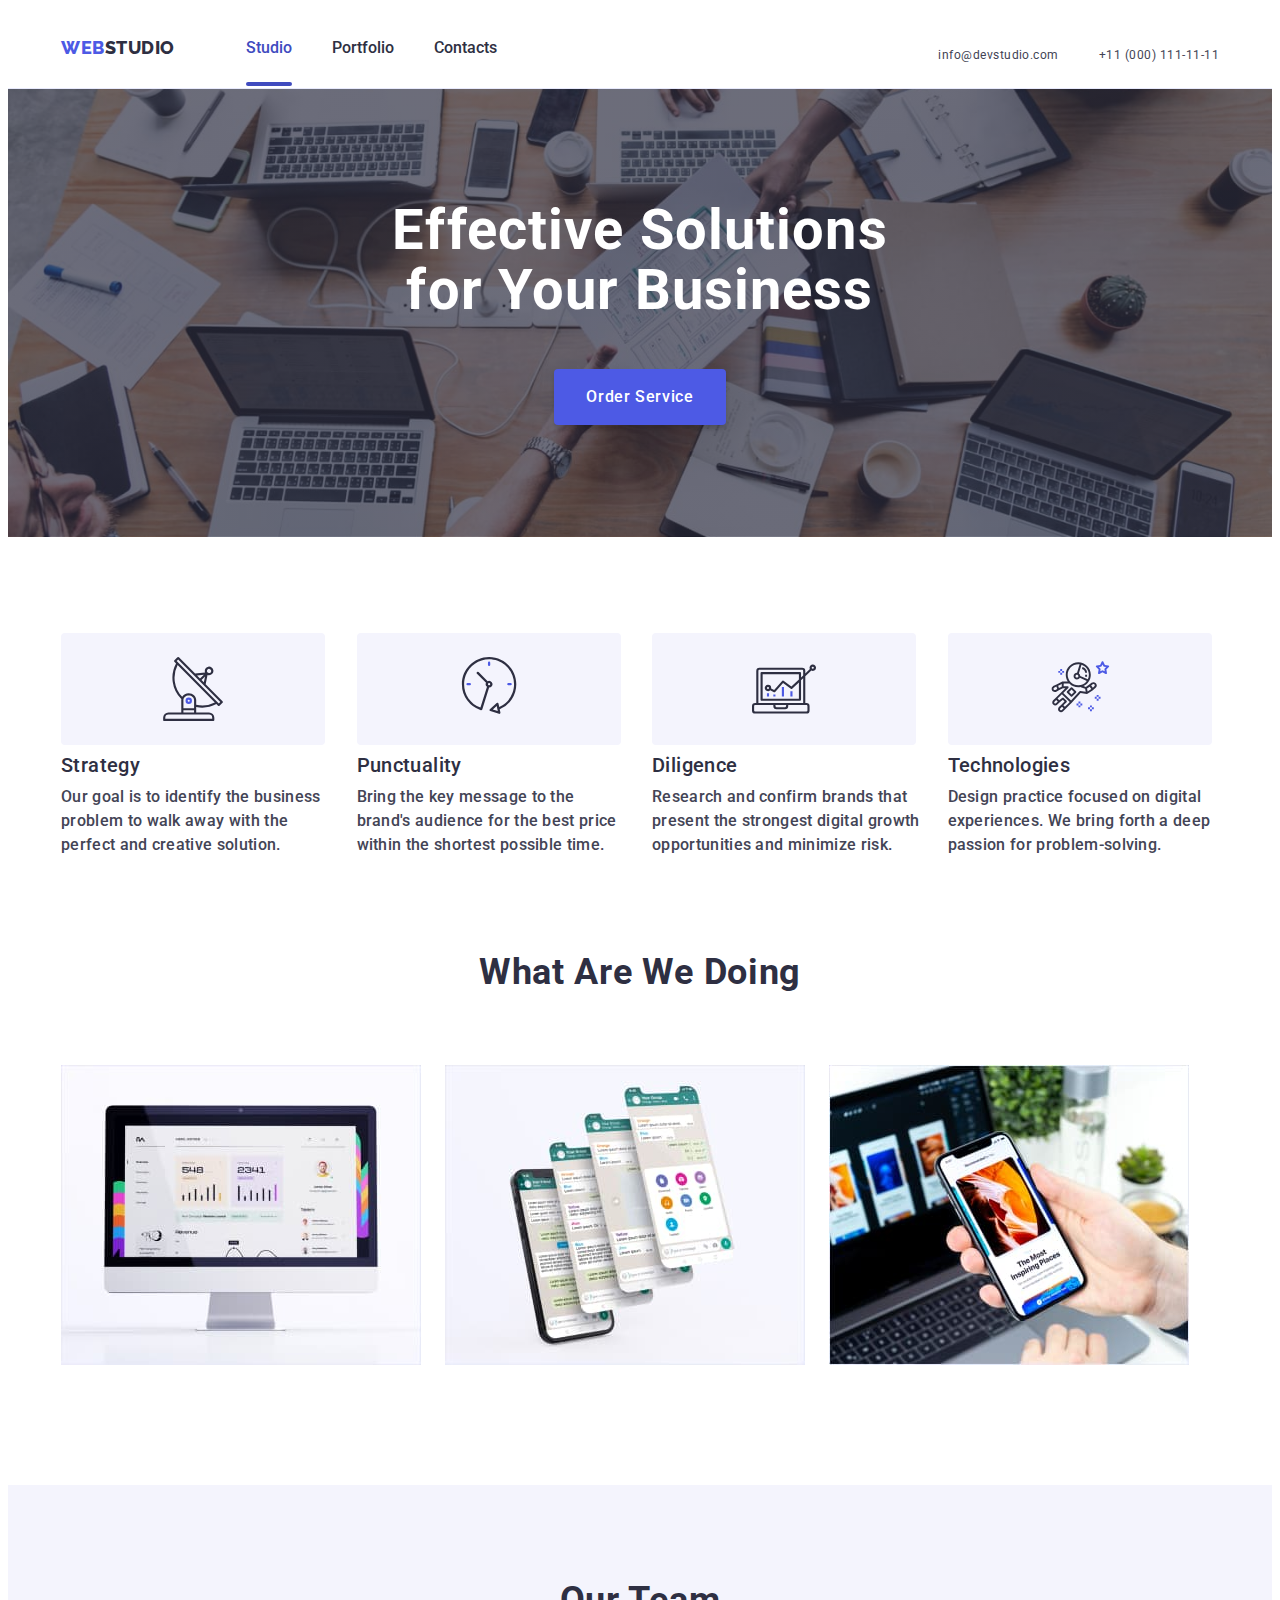
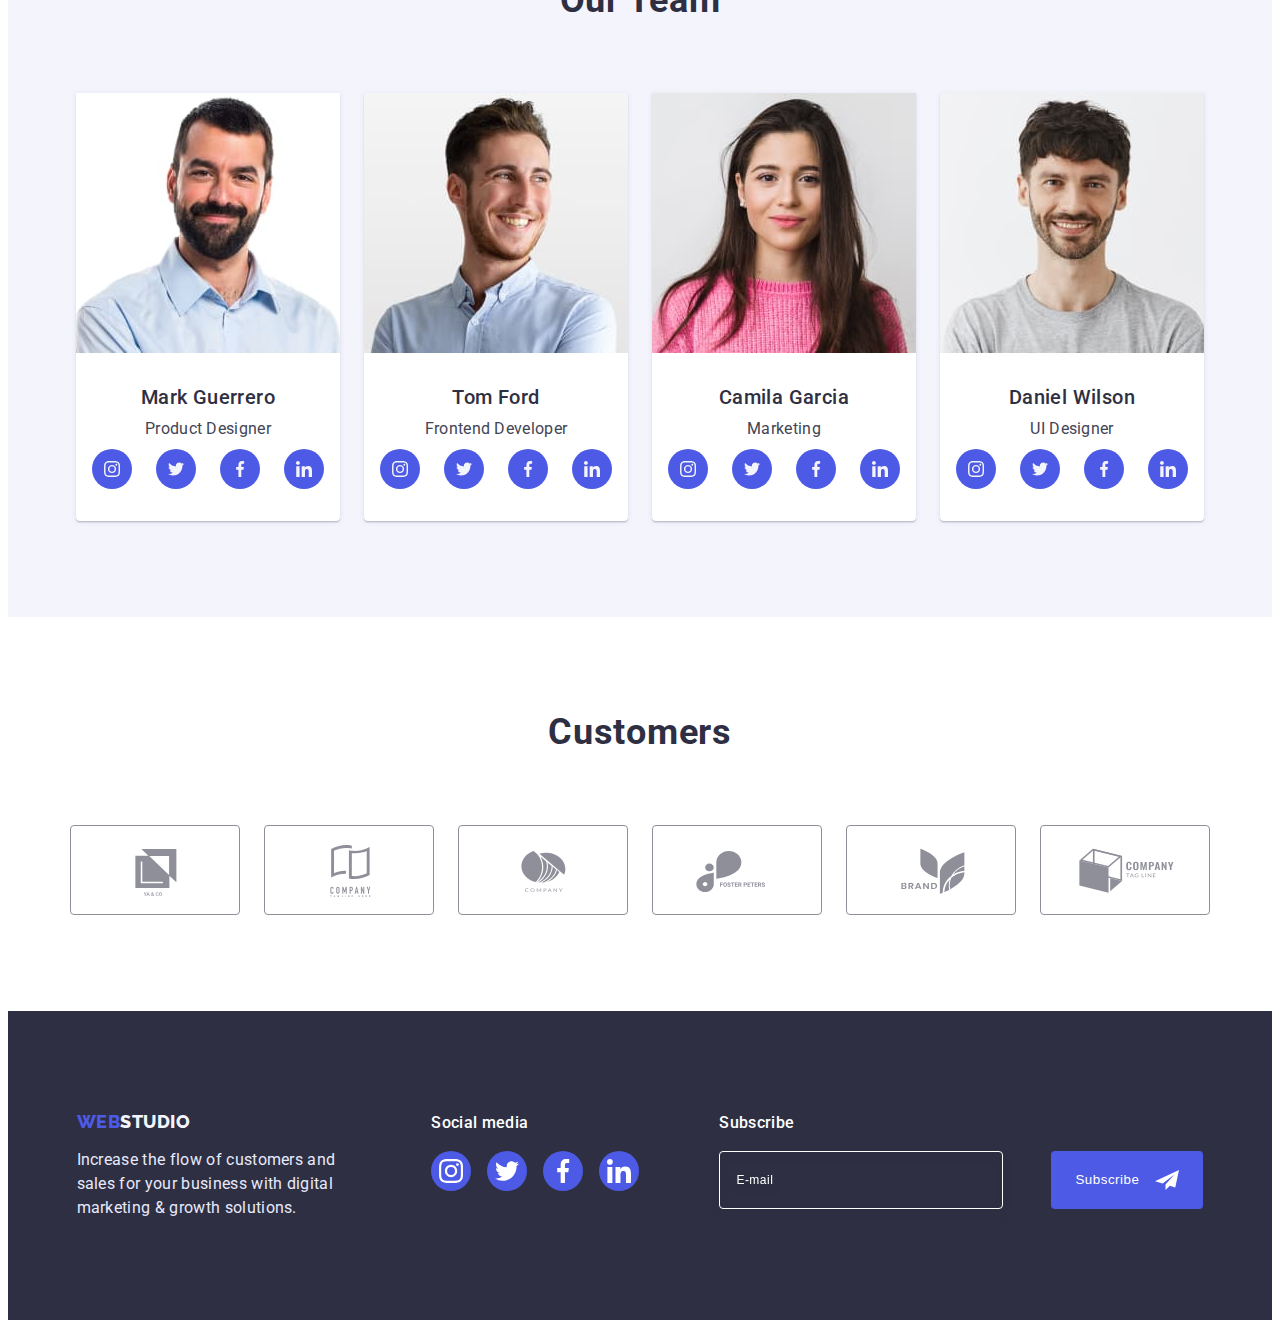
==== commit 205d89bb: "add fotter dekstop" ====
--- a/index.html
+++ b/index.html
@@ -583,72 +583,70 @@
     <!-- Footer -->
 
     <footer class="footer">
-      <div class="container">
-        <div class="footer-desc">
-          <div class="footer-text-top">
-            <a class="footer-link link" href="./index.html">
-              <span>Web</span> Studio
-            </a>
-            <p class="footer-text">
-              Increase the flow of customers and <br />
-              sales for your business with digital <br />
-              marketing & growth solutions.
-            </p>
+      <div class="container footer-desc">
+        <div class="footer-text-top">
+          <a class="footer-link link" href="./index.html">
+            <span>Web</span> Studio
+          </a>
+          <p class="footer-text">
+            Increase the flow of customers and <br />
+            sales for your business with digital <br />
+            marketing & growth solutions.
+          </p>
+        </div>
+        <div class="footer-social">
+          <p class="social-text">Social media</p>
+
+          <ul class="footer-icons list">
+            <li class="footer-list">
+              <a class="footer-link-list" href="">
+                <svg class="footer-pic" width="24" height="24">
+                  <use href="./images/icons.svg.svg#icon-instagram"></use>
+                </svg>
+              </a>
+            </li>
+            <li class="footer-list">
+              <a class="footer-link-list" href="">
+                <svg class="footer-pic" width="24" height="24">
+                  <use href="./images/icons.svg.svg#icon-twitter"></use>
+                </svg>
+              </a>
+            </li>
+            <li class="footer-list">
+              <a class="footer-link-list" href="">
+                <svg class="footer-pic" width="24" height="24">
+                  <use href="./images/icons.svg.svg#icon-facebook"></use>
+                </svg>
+              </a>
+            </li>
+            <li class="footer-list">
+              <a class="footer-link-list" href="">
+                <svg class="footer-pic" width="24" height="24">
+                  <use href="./images/icons.svg.svg#icon-linkedin"></use>
+                </svg>
+              </a>
+            </li>
+          </ul>
+        </div>
+        <form class="form-fotter">
+          <p class="form-fotter-title">Subscribe</p>
+
+          <div class="fotter-flex">
+            <label class="form-fotter-desc">
+              <input
+                class="footer-form-input"
+                type="email"
+                placeholder="E-mail"
+              />
+            </label>
+            <button type="submit" class="form-fotter-button">
+              <span class="form-fotter-bth"> Subscribe </span>
+              <svg class="form-pic" width="24" height="24">
+                <use href="./images/icons.svg.svg#icon-Frame-3 "></use>
+              </svg>
+            </button>
           </div>
-          <div class="footer-social">
-            <p class="social-text">Social media</p>
-
-            <ul class="footer-icons list">
-              <li class="footer-list">
-                <a class="footer-link-list" href="">
-                  <svg class="footer-pic" width="24" height="24">
-                    <use href="./images/icons.svg.svg#icon-instagram"></use>
-                  </svg>
-                </a>
-              </li>
-              <li class="footer-list">
-                <a class="footer-link-list" href="">
-                  <svg class="footer-pic" width="24" height="24">
-                    <use href="./images/icons.svg.svg#icon-twitter"></use>
-                  </svg>
-                </a>
-              </li>
-              <li class="footer-list">
-                <a class="footer-link-list" href="">
-                  <svg class="footer-pic" width="24" height="24">
-                    <use href="./images/icons.svg.svg#icon-facebook"></use>
-                  </svg>
-                </a>
-              </li>
-              <li class="footer-list">
-                <a class="footer-link-list" href="">
-                  <svg class="footer-pic" width="24" height="24">
-                    <use href="./images/icons.svg.svg#icon-linkedin"></use>
-                  </svg>
-                </a>
-              </li>
-            </ul>
-          </div>
-          <form class="form-fotter">
-            <p class="form-fotter-title">Subscribe</p>
-
-            <div class="fotter-flex">
-              <label class="form-fotter-desc">
-                <input
-                  class="footer-form-input"
-                  type="email"
-                  placeholder="E-mail"
-                />
-              </label>
-              <button type="submit" class="form-fotter-button">
-                <span class="form-fotter-bth"> Subscribe </span>
-                <svg class="form-pic" width="24" height="24">
-                  <use href="./images/icons.svg.svg#icon-Frame-3 "></use>
-                </svg>
-              </button>
-            </div>
-          </form>
-        </div>
+        </form>
       </div>
     </footer>
     <script src="js/modal.js"></script>
--- a/css/styles.css
+++ b/css/styles.css
@@ -93,8 +93,6 @@
   color: var(--logo-color);
 }
 
-/*--------Footer-------  */
-
 /* ----Hero----  */
 
 .hero {
@@ -180,317 +178,6 @@
   padding-top: 24px;
   padding-right: 24px;
 }
-
-/* ---Section1---  */
-/* 
-.list-content {
-  display: flex;
-}
-
-.item-content:not(:last-child) {
-  margin-right: 24px;
-}
-
-.content-subtitle {
-  font-weight: 500;
-  font-size: 20px;
-  line-height: 1.2;
-  letter-spacing: 0.02em;
-  color: var(--main-title-color);
-  margin-bottom: 8px;
-}
-
-.content-text {
-  font-size: 16px;
-  line-height: 1.5;
-  letter-spacing: 0.02em;
-  color: var(--secondery-title-color);
-}
-
-.features-fons {
-  display: flex;
-  justify-content: center;
-  align-items: center;
-  width: 264px;
-  height: 112px;
-  background: #f4f4fd;
-  border-radius: 4px;
-  gap: 24px;
-  margin-bottom: 8px;
-} */
-
-/* ---Section2---  */
-
-/*----- section3----  */
-
-/* .title-team {
-  font-size: 36px;
-  line-height: 1.11;
-  letter-spacing: 0.02em;
-  text-transform: capitalize;
-  color: var(--main-title-color);
-  margin-bottom: 72px;
-  text-align: center;
-} */
-
-/* .team-subtitle {
-  font-weight: 500;
-  font-size: 20px;
-  line-height: 1.2;
-  letter-spacing: 0.02em;
-  color: var(--main-title-color);
-  text-align: center;
-} */
-
-/* .team-text {
-  font-weight: 400;
-  font-size: 16px;
-  line-height: 1.5;
-  letter-spacing: 0.02em;
-  color: var(--secondery-title-color);
-  margin-top: 8px;
-  text-align: center;
-  margin-bottom: 8px;
-} */
-/* 
-.item-team {
-  flex-basis: calc ((100%-72)/4);
-  box-shadow: 0px 1px 6px rgba(46, 47, 66, 0.08),
-    0px 1px 1px rgba(46, 47, 66, 0.16), 0px 2px 1px rgba(46, 47, 66, 0.08);
-  border-radius: 0px 0px 4px 4px;
-  background: #ffffff;
-  transition-duration: 250ms;
-  transition-timing-function: cubic-bezier(0.4, 0, 0.2, 1);
-}
-
-.employees {
-  padding-top: 32px;
-  padding-bottom: 32px;
-}
-
-.social-icons {
-  display: flex;
-  justify-content: center;
-  gap: 24px;
-}
-
-.icon-team {
-  display: flex;
-  justify-content: center;
-  align-items: center;
-  width: 40px;
-  height: 40px;
-  border-radius: 50%;
-  background-color: #4d5ae5;
-  transition-duration: 250ms;
-  transition-timing-function: cubic-bezier(0.4, 0, 0.2, 1);
-}
-
-.social-pic {
-  fill: #f4f4fd;
-} */
-
-/* .icon-team:hover,
-.icon-team:focus {
-  background-color: #404bbf;
-} */
-
-/* ----customers----  */
-/* 
-.customers-list {
-  display: flex;
-  justify-content: center;
-  align-items: flex-start;
-  flex-direction: row;
-  padding: 0px;
-  gap: 24px;
-}
-
-.title-customers {
-  font-size: 36px;
-  line-height: 1.11;
-  text-align: center;
-  letter-spacing: 0.02em;
-  text-transform: capitalize;
-  color: #2e2f42;
-  margin-bottom: 72px;
-}
-
-.customers-pic {
-  display: flex;
-  justify-content: center;
-  align-items: center;
-  width: 168px;
-  height: 88px;
-  border: 1px solid #8e8f99;
-  border-radius: 4px;
-  color: #8e8f99;
-  transition-duration: 250ms;
-  transition-timing-function: cubic-bezier(0.4, 0, 0.2, 1);
-}
-
-.customers-pic:hover,
-.customers-pic:focus {
-  color: #404bbf;
-  border: 1px solid #404bbf;
-}
-
-.customers-icons {
-  fill: currentColor;
-} */
-
-/* ----footer----  */
-
-/* .footer-text {
-  font-size: 16px;
-  line-height: 1.5;
-  letter-spacing: 0.02em;
-  color: #e7e9fc;
-  margin-top: 16px;
-} */
-
-/* .footer {
-  background-color: #2e2f42;
-  padding-top: 100px;
-  padding-bottom: 100px;
-} */
-
-/* .social-text {
-  font-size: 16px;
-  font-weight: 500;
-  line-height: 1.5;
-  letter-spacing: 0.02em;
-  color: #ffffff;
-  margin-bottom: 16px;
-} */
-
-/* .footer-link-list {
-  display: flex;
-  justify-content: center;
-  align-items: center;
-  width: 40px;
-  height: 40px;
-  border-radius: 50%;
-  background-color: rgba(255, 255, 255, 0.1);
-} */
-
-/* .footer {
-  display: flex;
-} */
-
-/* .footer-icons {
-  display: flex;
-  gap: 16px;
-} */
-/* .footer-text-top {
-  margin-right: 120px;
-} */
-
-/* .footer-link-list {
-  fill: #ffffff;
-  transition-duration: 250ms;
-  transition-timing-function: cubic-bezier(0.4, 0, 0.2, 1);
-} */
-
-/* .footer-link-list:hover,
-.footer-link-list:focus {
-  background-color: #31d0aa;
-} */
-
-/* .form-fotter-title {
-  font-weight: 500;
-  line-height: 1.5;
-  letter-spacing: 0.02em;
-  color: #ffffff;
-  margin-left: 80px;
-}
-
-.footer-form-input {
-  background-color: transparent;
-  border: 1px solid #ffffff;
-  filter: drop-shadow(0px 4px 4px rgba(0, 0, 0, 0.15));
-  border-radius: 4px;
-  width: 264px;
-  height: 40px;
-  padding-top: 8px;
-  padding-left: 16px;
-  padding-bottom: 8px;
-  transition-property: border-color;
-  transition-duration: 250ms;
-  transition-timing-function: cubic-bezier(0.4, 0, 0.2, 1);
-  color: #ffffff;
-}
-
-.footer-form-input::placeholder {
-  font-size: 12px;
-  line-height: 2;
-  display: flex;
-  align-items: center;
-  letter-spacing: 0.04em;
-  color: #ffffff;
-}
-
-.footer-form-input:focus {
-  outline: none;
-  border-color: #4d5ae5;
-} */
-
-/* .fotter-flex {
-  display: flex;
-  justify-content: center;
-  margin-left: 80px;
-  margin-top: 16px;
-} */
-
-/* .form-fotter-button {
-  display: flex;
-  flex-direction: row;
-  justify-content: center;
-  align-items: center;
-  padding: 8px 24px;
-  gap: 16px;
-  background: #4d5ae5;
-  border-radius: 4px;
-  border: 0;
-  margin-left: 24px;
-  transition-property: background-color;
-  transition-duration: 250ms;
-  transition-timing-function: cubic-bezier(0.4, 0, 0.2, 1);
-} */
-/* 
-.form-fotter-button:hover,
-.form-fotter-button:focus {
-  background-color: #404bbf;
-} */
-
-/* .form-fotter-bth {
-  font-weight: 500;
-
-  line-height: 1.5;
-  display: flex;
-  align-items: center;
-  text-align: center;
-  letter-spacing: 0.04em;
-
-  color: #ffffff;
-}
-
-.footer-link {
-  font-family: "Raleway", sans-serif;
-  font-weight: 800;
-  font-size: 18px;
-  line-height: 1.17;
-  display: flex;
-  align-items: center;
-  letter-spacing: 0.03em;
-  text-transform: uppercase;
-  color: #f4f4fd;
-}
-
-.footer-link span {
-  line-height: 1.17;
-  color: var(--logo-color);
-} */
 
 /* ---Portfolio---  */
 
--- a/css/tablet.css
+++ b/css/tablet.css
@@ -285,7 +285,9 @@
     text-transform: uppercase;
     color: #f4f4fd;
   }
-
+  .form-fotter-desc {
+    margin-right: 24px;
+  }
   .footer-link span {
     line-height: 1.17;
     color: var(--logo-color);
@@ -308,7 +310,7 @@
   .footer-desc {
     display: flex;
     flex-wrap: wrap;
-    margin-left: 108px;
+    justify-content: center;
   }
 
   .social-text {
--- a/css/desktop.css
+++ b/css/desktop.css
@@ -65,6 +65,7 @@
   .list-content {
     display: flex;
     flex-wrap: nowrap;
+    gap: 0px;
   }
   .features-list-icons {
     display: block;
@@ -272,13 +273,20 @@
     padding-top: 112px;
   }
   .sec-hero {
-    width: 1440px;
-    background-size: 1440px 600px;
+    max-width: 1440px;
+    width: 100%;
+    background-size: cover;
     background-image: linear-gradient(
         rgba(46, 47, 66, 0.7),
         rgba(46, 47, 66, 0.7)
       ),
       url(../image/peopledekstopoffice1x.jpg);
+    background-position: center;
+    display: flex;
+    justify-content: center;
+    margin-left: auto;
+    margin-right: auto;
+    background-repeat: no-repeat;
   }
 
   @media screen and (min-device-pixel-ratio: 2) and (min-width: 1200px),
@@ -305,6 +313,11 @@
     padding-bottom: 100px;
   }
 
+  .footer-text-top {
+    margin-bottom: 0px;
+    margin-right: 96px;
+  }
+
   .social-text {
     font-size: 16px;
     font-weight: 500;
@@ -320,19 +333,18 @@
     width: 40px;
     height: 40px;
     border-radius: 50%;
-    background-color: rgba(255, 255, 255, 0.1);
-  }
-
-  .footer {
-    display: flex;
+    background-color: #4d5ae5;
+  }
+
+  .footer-desc {
+    display: flex;
+    flex-wrap: nowrap;
+    align-items: baseline;
   }
 
   .footer-icons {
     display: flex;
     gap: 16px;
-  }
-  .footer-text-top {
-    margin-right: 120px;
   }
 
   .footer-link-list {
@@ -422,10 +434,6 @@
     color: #ffffff;
   }
 
-  .footer-social {
-    margin-right: 80px;
-  }
-
   .footer-link {
     font-family: "Raleway", sans-serif;
     font-weight: 800;
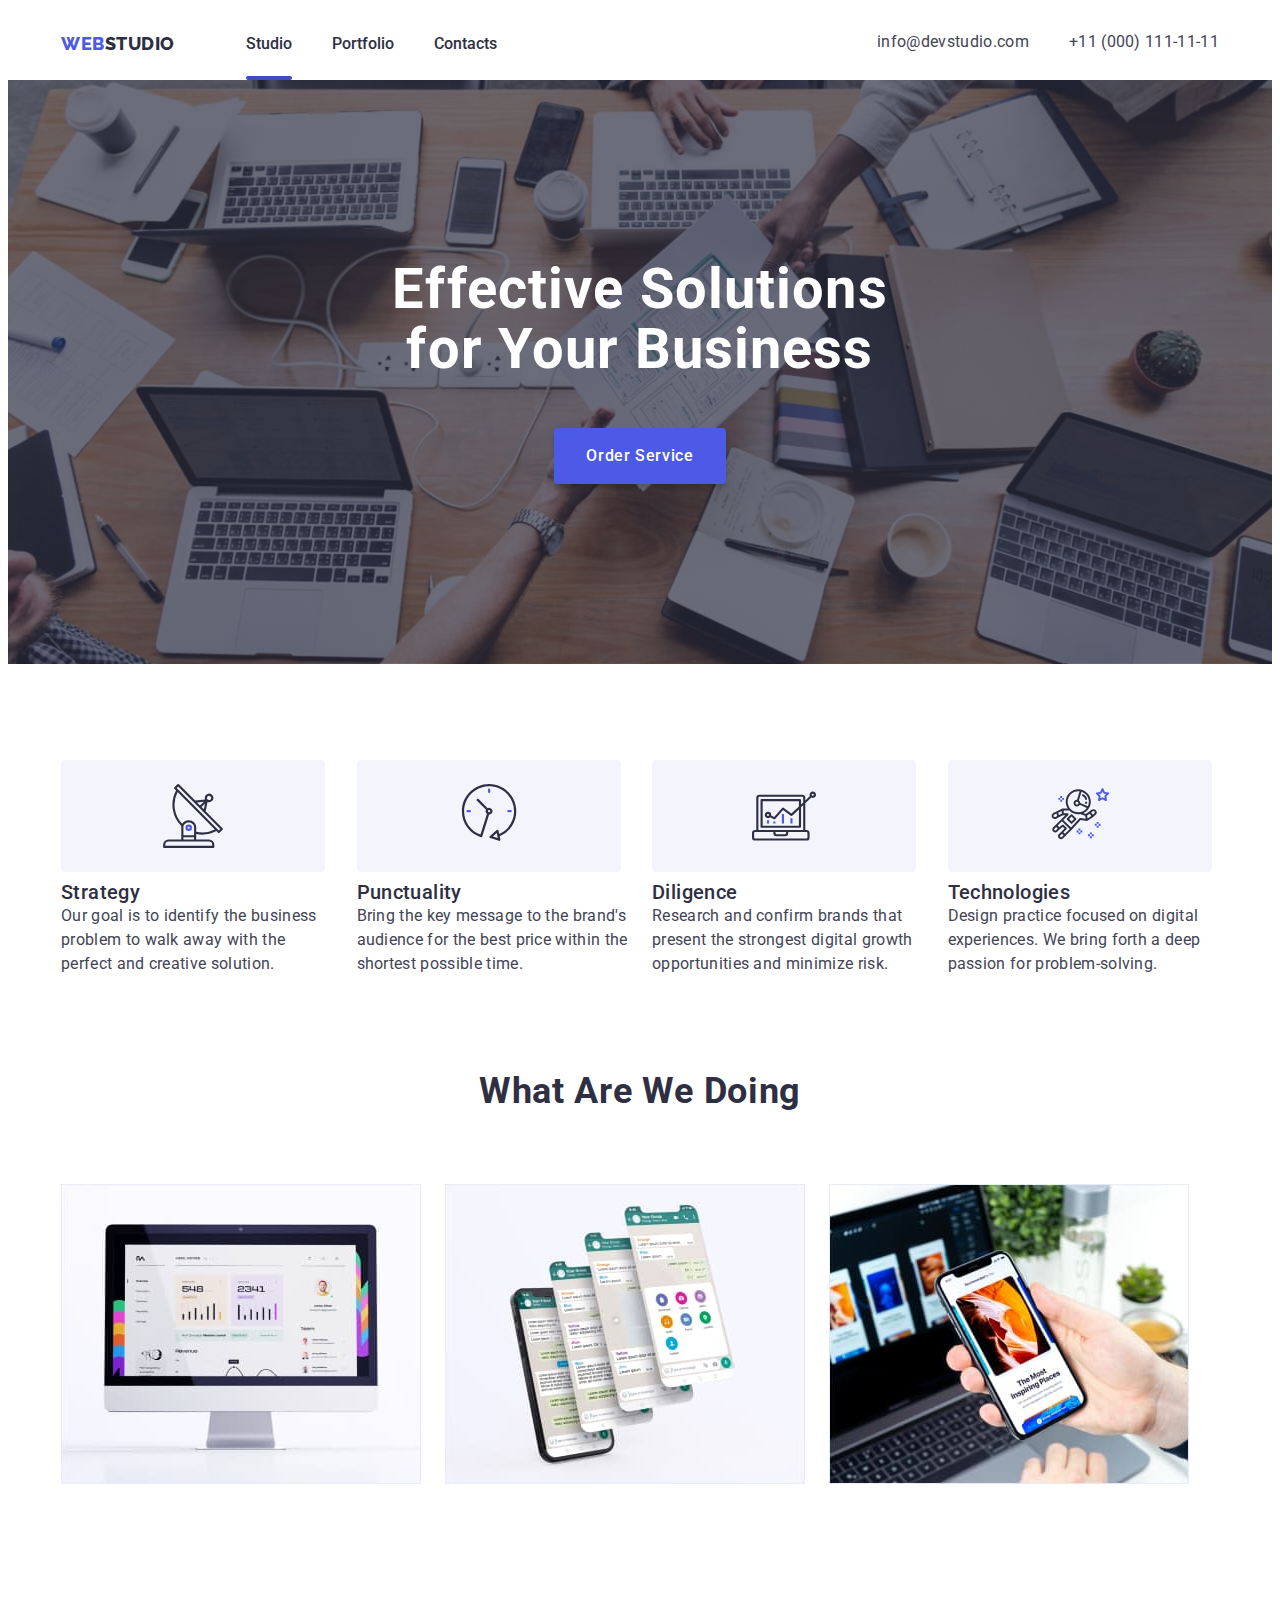
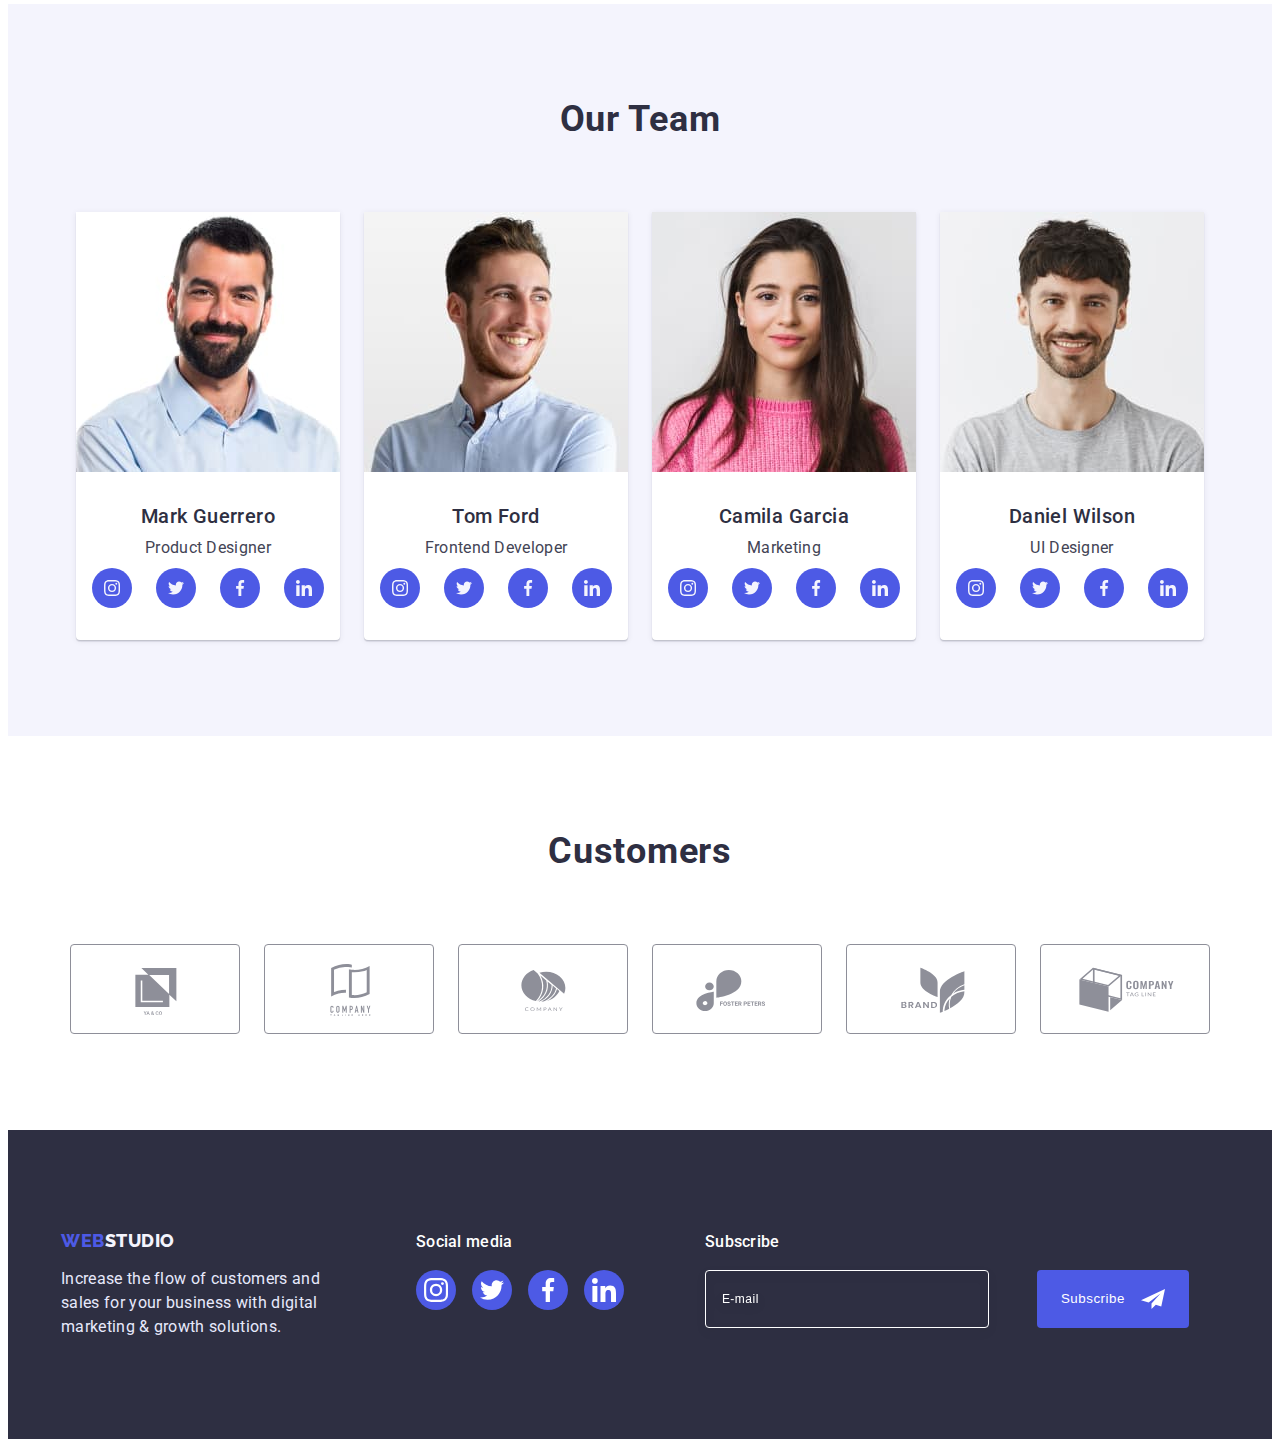
==== commit 3fa7dd18: "fixed footer header modal" ====
--- a/index.html
+++ b/index.html
@@ -70,7 +70,7 @@
         </address>
       </div>
       <div class="mobil-menu js-menu-container">
-        <div class="container container-mobile-menu">
+        <div class="container-mobile-menu">
           <button type="button" class="menu-mobile-close-bth js-close-menu">
             <svg class="menu-mobile-bth-pic" width="8" height="8">
               <use href="./images/icons.svg.svg#icon-Vector-1"></use>
--- a/css/styles.css
+++ b/css/styles.css
@@ -63,12 +63,6 @@
   padding-bottom: 96px;
 }
 
-.header-top {
-  padding-top: 24px;
-  padding-bottom: 22px;
-  padding-left: 16px;
-  padding-right: 16px;
-}
 .page-header-container {
   display: flex;
   align-items: center;
--- a/css/mobile.css
+++ b/css/mobile.css
@@ -9,7 +9,28 @@
   padding: 0;
   line-height: 0;
 }
-
+.modal {
+  position: absolute;
+  top: 50%;
+  left: 50%;
+  transform: translate(-50%, -50%) scale(1);
+
+  min-height: 576px;
+  min-width: 330px;
+  background: #ffffff;
+  border-radius: 4px;
+  box-shadow: 0px 1px 1px rgba(0, 0, 0, 0.14), 0px 1px 3px rgba(0, 0, 0, 0.12),
+    0px 2px 1px rgba(0, 0, 0, 0.2);
+  transition-property: opacity;
+  transition-duration: 250ms;
+  transition-timing-function: cubic-bezier(0.4, 0, 0.2, 1);
+  padding-left: 16px;
+  padding-right: 16px;
+  padding-bottom: 24px;
+  padding-top: 52px;
+  margin-right: auto;
+  margin-left: auto;
+}
 @media screen and (min-width: 480px) {
   .container {
     width: 426px;
@@ -19,6 +40,14 @@
 
   .footer-form-input {
     width: 396px;
+  }
+
+  .modal {
+    min-width: 408px;
+    padding-left: 24px;
+    padding-right: 24px;
+    padding-bottom: 24px;
+    padding-top: 72px;
   }
 }
 
@@ -147,6 +176,13 @@
     line-height: 1.2;
     letter-spacing: 0.02em;
     color: #434455;
+  }
+
+  .header-top {
+    padding-top: 24px;
+    padding-bottom: 24px;
+    padding-left: 16px;
+    padding-right: 16px;
   }
 
   /* Features */
@@ -425,18 +461,6 @@
     color: #ffffff;
   }
 
-  .footer-form-input:focus {
-    outline: none;
-    border-color: #4d5ae5;
-    position: absolute;
-    width: 398px;
-    height: 40px;
-    opacity: 0.3;
-    border: 1px solid #ffffff;
-    filter: drop-shadow(0px 4px 4px rgba(0, 0, 0, 0.15));
-    border-radius: 4px;
-  }
-
   .form-fotter-button {
     display: flex;
     justify-content: center;
@@ -452,13 +476,11 @@
   }
   .form-fotter-bth {
     font-weight: 500;
-
     line-height: 1.5;
     display: flex;
     align-items: center;
     text-align: center;
     letter-spacing: 0.04em;
-
     color: #ffffff;
   }
 
@@ -519,7 +541,9 @@
     screen and (min-resolution: 192dpi) and (max-width: 767px),
     screen and (min-resolution: 2dppx) and (max-width: 767px) {
     .sec-hero {
-      background-image: url("../image/Darkmobilebg@2x.jpg");
+      background-image: linear-gradient
+          (to right, rgba(46, 47, 66, 0.7), rgba(46, 47, 66, 0.7)),
+        url("../image/Darkmobilebg@2x.jpg");
     }
   }
 }
--- a/css/tablet.css
+++ b/css/tablet.css
@@ -36,6 +36,9 @@
     margin-top: 12px;
   }
 
+  .address-list {
+    margin-bottom: 16px;
+  }
   .nav-link {
     font-weight: 500;
     font-size: 16px;
@@ -48,12 +51,14 @@
 
   .mailto {
     font-family: "Roboto";
+
     font-style: normal;
     font-weight: 400;
     font-size: 12px;
     line-height: 1.17;
     letter-spacing: 0.04em;
     line-height: 1.5;
+    margin-left: 16px;
     color: var(--secondery-title-color);
     transition-duration: 250ms;
     transition-timing-function: cubic-bezier(0.4, 0, 0.2, 1);
@@ -64,12 +69,23 @@
     font-style: normal;
     font-weight: 400;
     font-size: 12px;
+    margin-left: 16px;
     line-height: 1.17;
     letter-spacing: 0.04em;
     line-height: 1.5;
     color: var(--secondery-title-color);
     transition-duration: 250ms;
     transition-timing-function: cubic-bezier(0.4, 0, 0.2, 1);
+  }
+
+  .mailto:hover,
+  .mailto:focus {
+    color: var(--accent-color);
+  }
+
+  .tel:hover,
+  .tel:focus {
+    color: var(--accent-color);
   }
 
   .current::after {
@@ -79,13 +95,36 @@
     height: 4px;
     position: absolute;
     left: 0px;
-    top: 44px;
+    top: 45px;
     background: #404bbf;
     border-radius: 2px;
   }
 
   .current {
     color: #404bbf;
+  }
+
+  .modal {
+    position: absolute;
+    top: 50%;
+    left: 50%;
+    transform: translate(-50%, -50%) scale(1);
+
+    min-height: 576px;
+    min-width: 408px;
+    background: #ffffff;
+    border-radius: 4px;
+    box-shadow: 0px 1px 1px rgba(0, 0, 0, 0.14), 0px 1px 3px rgba(0, 0, 0, 0.12),
+      0px 2px 1px rgba(0, 0, 0, 0.2);
+    transition-property: opacity;
+    transition-duration: 250ms;
+    transition-timing-function: cubic-bezier(0.4, 0, 0.2, 1);
+    padding-left: 24px;
+    padding-right: 24px;
+    padding-bottom: 24px;
+    padding-top: 72px;
+    margin-left: auto;
+    margin-right: auto;
   }
 
   /* Features */
@@ -110,13 +149,14 @@
   }
 
   .content-subtitle {
-    font-weight: 500;
+    font-family: "Roboto";
+    font-style: normal;
+    font-weight: 700;
     font-size: 36px;
-    line-height: 1.2;
-    letter-spacing: 0.02em;
-    color: var(--main-title-color);
-    margin-bottom: 8px;
+    line-height: 1.11;
+    letter-spacing: 0.02em;
     text-transform: capitalize;
+    color: #2e2f42;
   }
 
   .content-text {
@@ -166,6 +206,12 @@
     fill: currentColor;
   }
 
+  .customers-pic:hover,
+  .customers-pic:focus {
+    color: #404bbf;
+    border: 1px solid #404bbf;
+  }
+
   /* Team  */
 
   .team-subtitle {
@@ -185,6 +231,11 @@
     color: var(--main-title-color);
     margin-bottom: 72px;
     text-align: center;
+  }
+
+  .icon-team:hover,
+  .icon-team:focus {
+    background-color: #404bbf;
   }
 
   .team-text {
@@ -268,12 +319,16 @@
     screen and (min-resolution: 192dpi) and (min-width: 768px),
     screen and (min-resolution: 2dppx) and (min-width: 768px) {
     .sec-hero {
-      background-image: url("../image/Darktabletbg@2x.jpg");
+      background-image: linear-gradient
+          (to right, rgba(46, 47, 66, 0.7), rgba(46, 47, 66, 0.7)),
+        url("../image/Darktabletbg@2x.jpg");
     }
   }
 
   /* Footer  */
-
+  .form-fotter {
+    margin-left: 108px;
+  }
   .footer-link {
     font-family: "Raleway", sans-serif;
     font-weight: 800;
@@ -293,6 +348,16 @@
     color: var(--logo-color);
   }
 
+  .footer-link-list:hover,
+  .footer-link-list:focus {
+    background-color: #31d0aa;
+  }
+
+  .form-fotter-button:hover,
+  .form-fotter-button:focus {
+    background-color: #404bbf;
+  }
+
   .footer-text {
     font-size: 16px;
     line-height: 1.5;
@@ -310,7 +375,6 @@
   .footer-desc {
     display: flex;
     flex-wrap: wrap;
-    justify-content: center;
   }
 
   .social-text {
@@ -339,6 +403,7 @@
   .footer-text-top {
     margin-right: 24px;
     margin-bottom: 72px;
+    margin-left: 108px;
   }
 
   .footer-link-list {
@@ -411,4 +476,7 @@
 
     color: #ffffff;
   }
+  .footer-social {
+    margin-left: 24px;
+  }
 }
--- a/css/desktop.css
+++ b/css/desktop.css
@@ -23,6 +23,39 @@
   .nav-link:hover,
   .nav-link:focus {
     color: var(--accent-color);
+  }
+
+  .tel {
+    margin-left: 0px;
+    font-family: "Roboto";
+    font-style: normal;
+    font-weight: 400;
+    font-size: 16px;
+    line-height: 1.5;
+    letter-spacing: 0.02em;
+  }
+
+  .mailto {
+    margin-left: 0px;
+    font-family: "Roboto";
+    font-style: normal;
+    font-weight: 400;
+    font-size: 16px;
+    line-height: 1.15;
+    letter-spacing: 0.02em;
+  }
+
+  .page-header-container {
+    height: 24px;
+  }
+
+  .header-top {
+    padding-top: 24px;
+    padding-bottom: 24px;
+  }
+
+  .mailto {
+    margin-right: 40px;
   }
 
   .current::after {
@@ -32,34 +65,7 @@
     height: 4px;
     position: absolute;
     left: 0px;
-    top: 44px;
-    background: #404bbf;
-    border-radius: 2px;
-  }
-
-  .current {
-    color: #404bbf;
-  }
-
-  .header-top {
-    padding-top: 24px;
-    padding-bottom: 24px;
-    border-bottom: 1px solid #e7e9fc;
-    padding-bottom: 24px;
-  }
-
-  .mailto:hover,
-  .mailto:focus {
-    color: var(--accent-color);
-  }
-
-  .tel:hover,
-  .tel:focus {
-    color: var(--accent-color);
-  }
-
-  .mailto {
-    margin-right: 40px;
+    top: 42px;
   }
 
   .list-content {
@@ -117,19 +123,23 @@
   }
 
   .content-subtitle {
+    font-family: "Roboto";
+    font-style: normal;
     font-weight: 500;
     font-size: 20px;
     line-height: 1.2;
     letter-spacing: 0.02em;
-    color: var(--main-title-color);
-    margin-bottom: 8px;
+    color: #2e2f42;
   }
 
   .content-text {
-    font-size: 16px;
-    line-height: 1.5;
-    letter-spacing: 0.02em;
-    color: var(--secondery-title-color);
+    font-family: "Roboto";
+    font-style: normal;
+    font-weight: 400;
+    font-size: 16px;
+    line-height: 1.5;
+    letter-spacing: 0.02em;
+    color: #434455;
   }
 
   .customers-list {
@@ -214,11 +224,6 @@
     transition-timing-function: cubic-bezier(0.4, 0, 0.2, 1);
   }
 
-  .icon-team:hover,
-  .icon-team:focus {
-    background-color: #404bbf;
-  }
-
   .list-team {
     display: flex;
     flex-wrap: nowrap;
@@ -268,9 +273,10 @@
   }
 
   /* Hero  */
+
   .hero {
-    padding-bottom: 112px;
-    padding-top: 112px;
+    padding-bottom: 180px;
+    padding-top: 180px;
   }
   .sec-hero {
     max-width: 1440px;
@@ -293,7 +299,9 @@
     screen and (min-resolution: 192dpi) and (min-width: 1200px),
     screen and (min-resolution: 2dppx) and (min-width: 1200px) {
     .sec-hero {
-      background-image: url("../image/peopledekstopoffice@2x.jpg");
+      background-image: linear-gradient
+          (to right, rgba(46, 47, 66, 0.7), rgba(46, 47, 66, 0.7)),
+        url("../image/peopledekstopoffice@2x.jpg");
     }
   }
 
@@ -312,10 +320,14 @@
     padding-top: 100px;
     padding-bottom: 100px;
   }
+  .form-fotter {
+    margin-left: 1px;
+  }
 
   .footer-text-top {
     margin-bottom: 0px;
     margin-right: 96px;
+    margin-left: 0px;
   }
 
   .social-text {
@@ -351,11 +363,6 @@
     fill: #ffffff;
     transition-duration: 250ms;
     transition-timing-function: cubic-bezier(0.4, 0, 0.2, 1);
-  }
-
-  .footer-link-list:hover,
-  .footer-link-list:focus {
-    background-color: #31d0aa;
   }
 
   .form-fotter-title {
@@ -450,4 +457,8 @@
     line-height: 1.17;
     color: var(--logo-color);
   }
+
+  .footer-social {
+    margin-left: 0px;
+  }
 }
